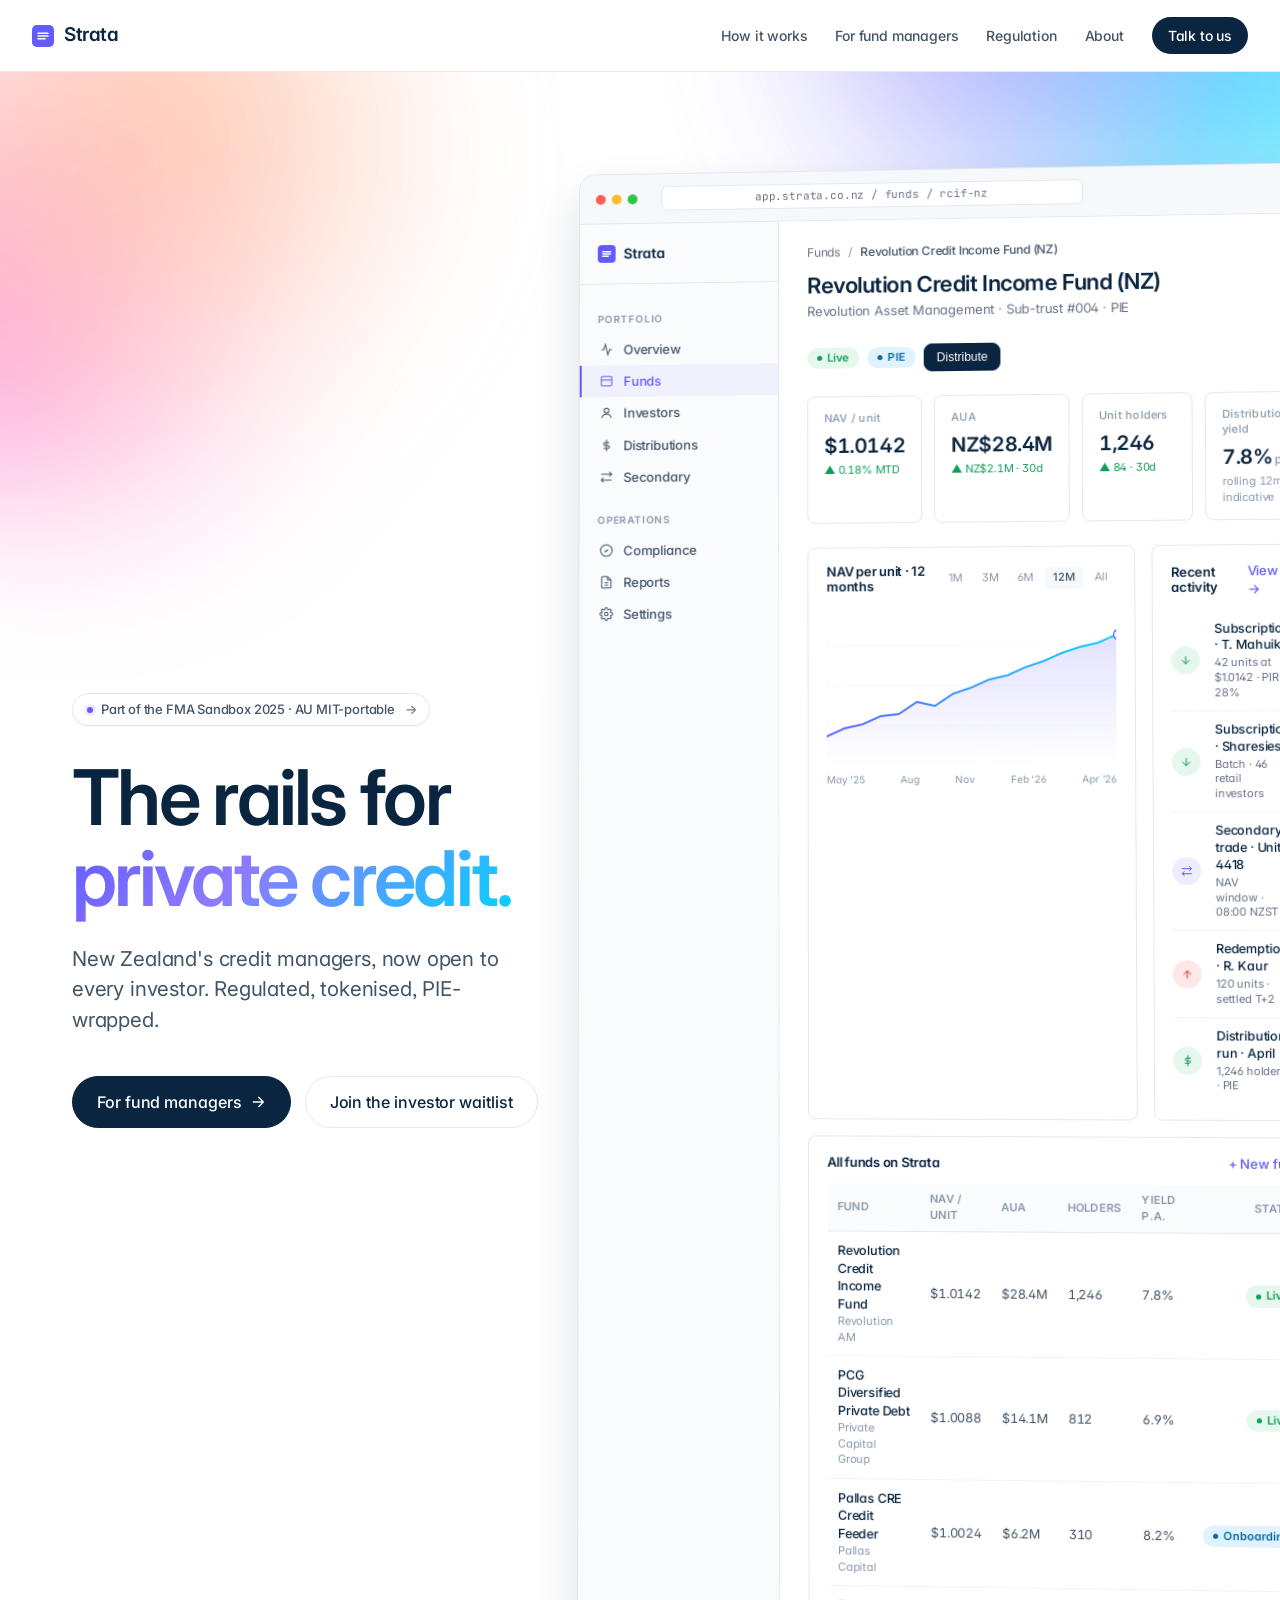
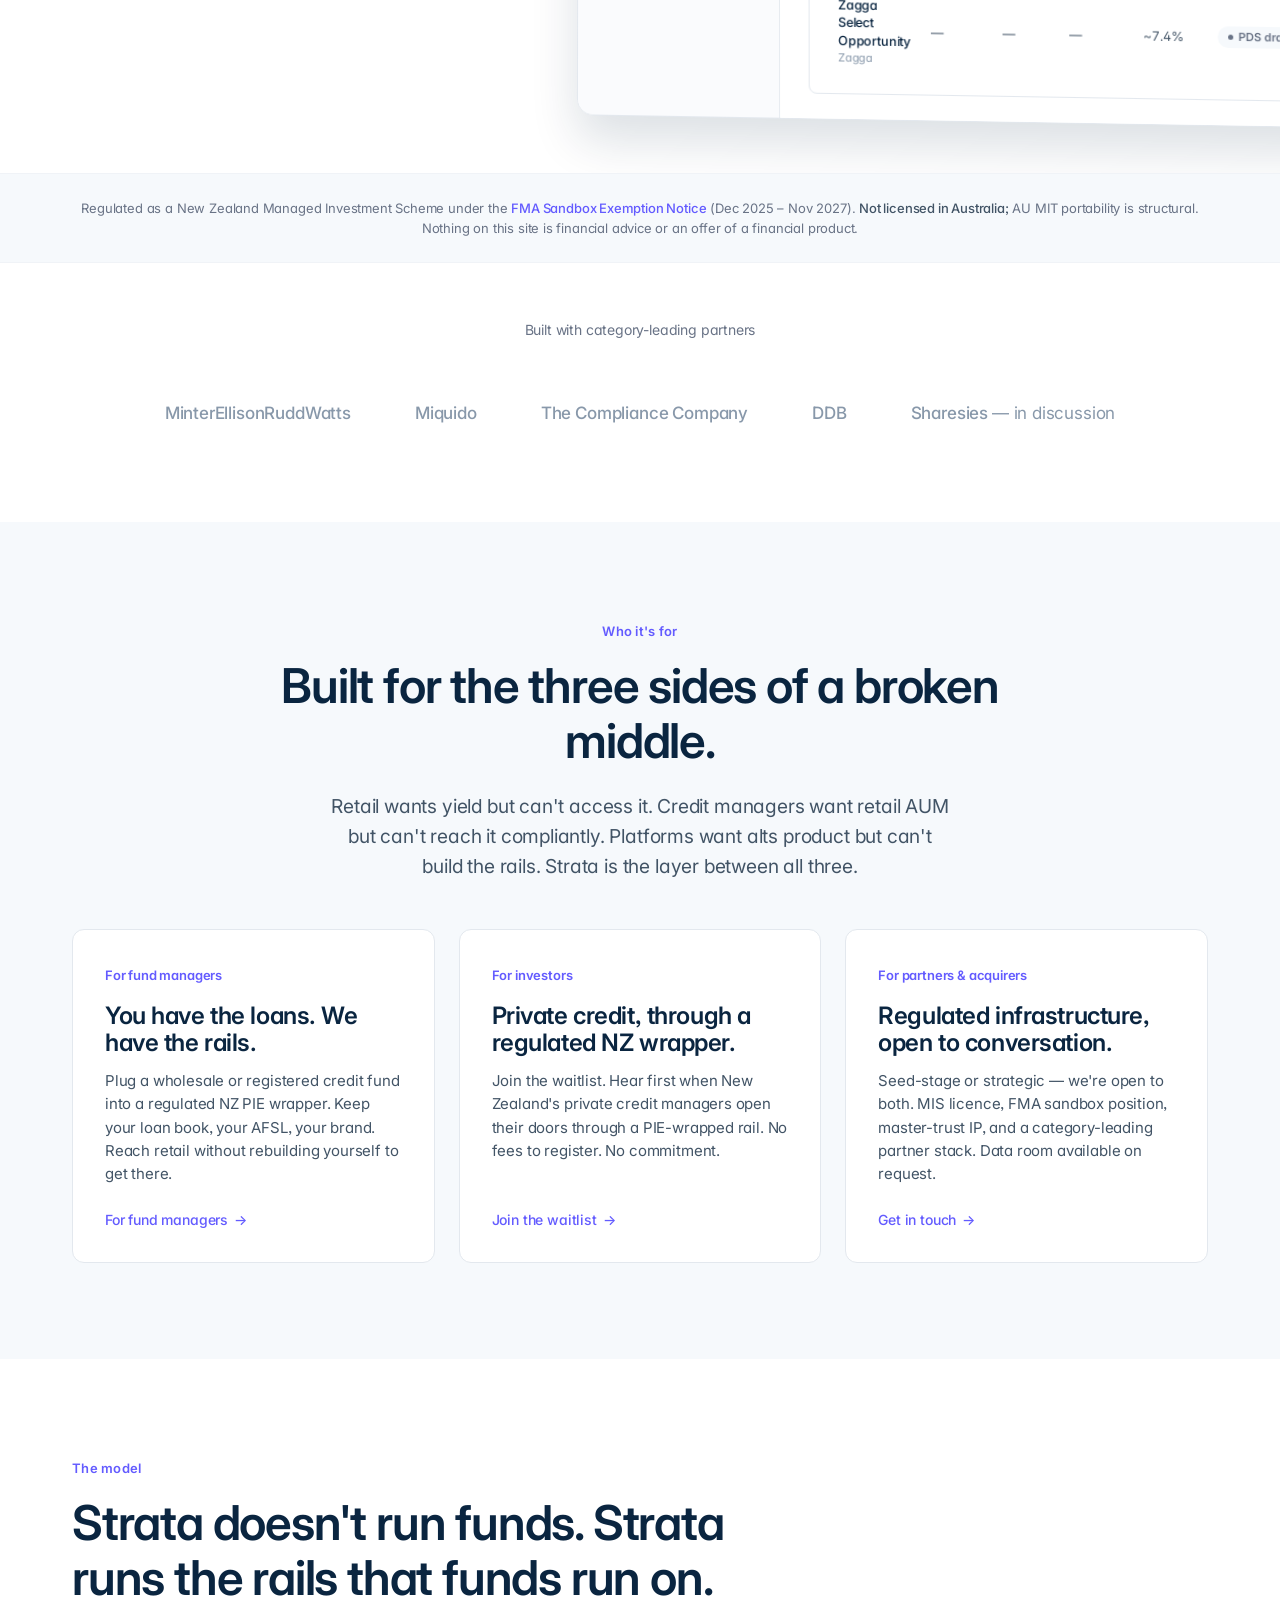
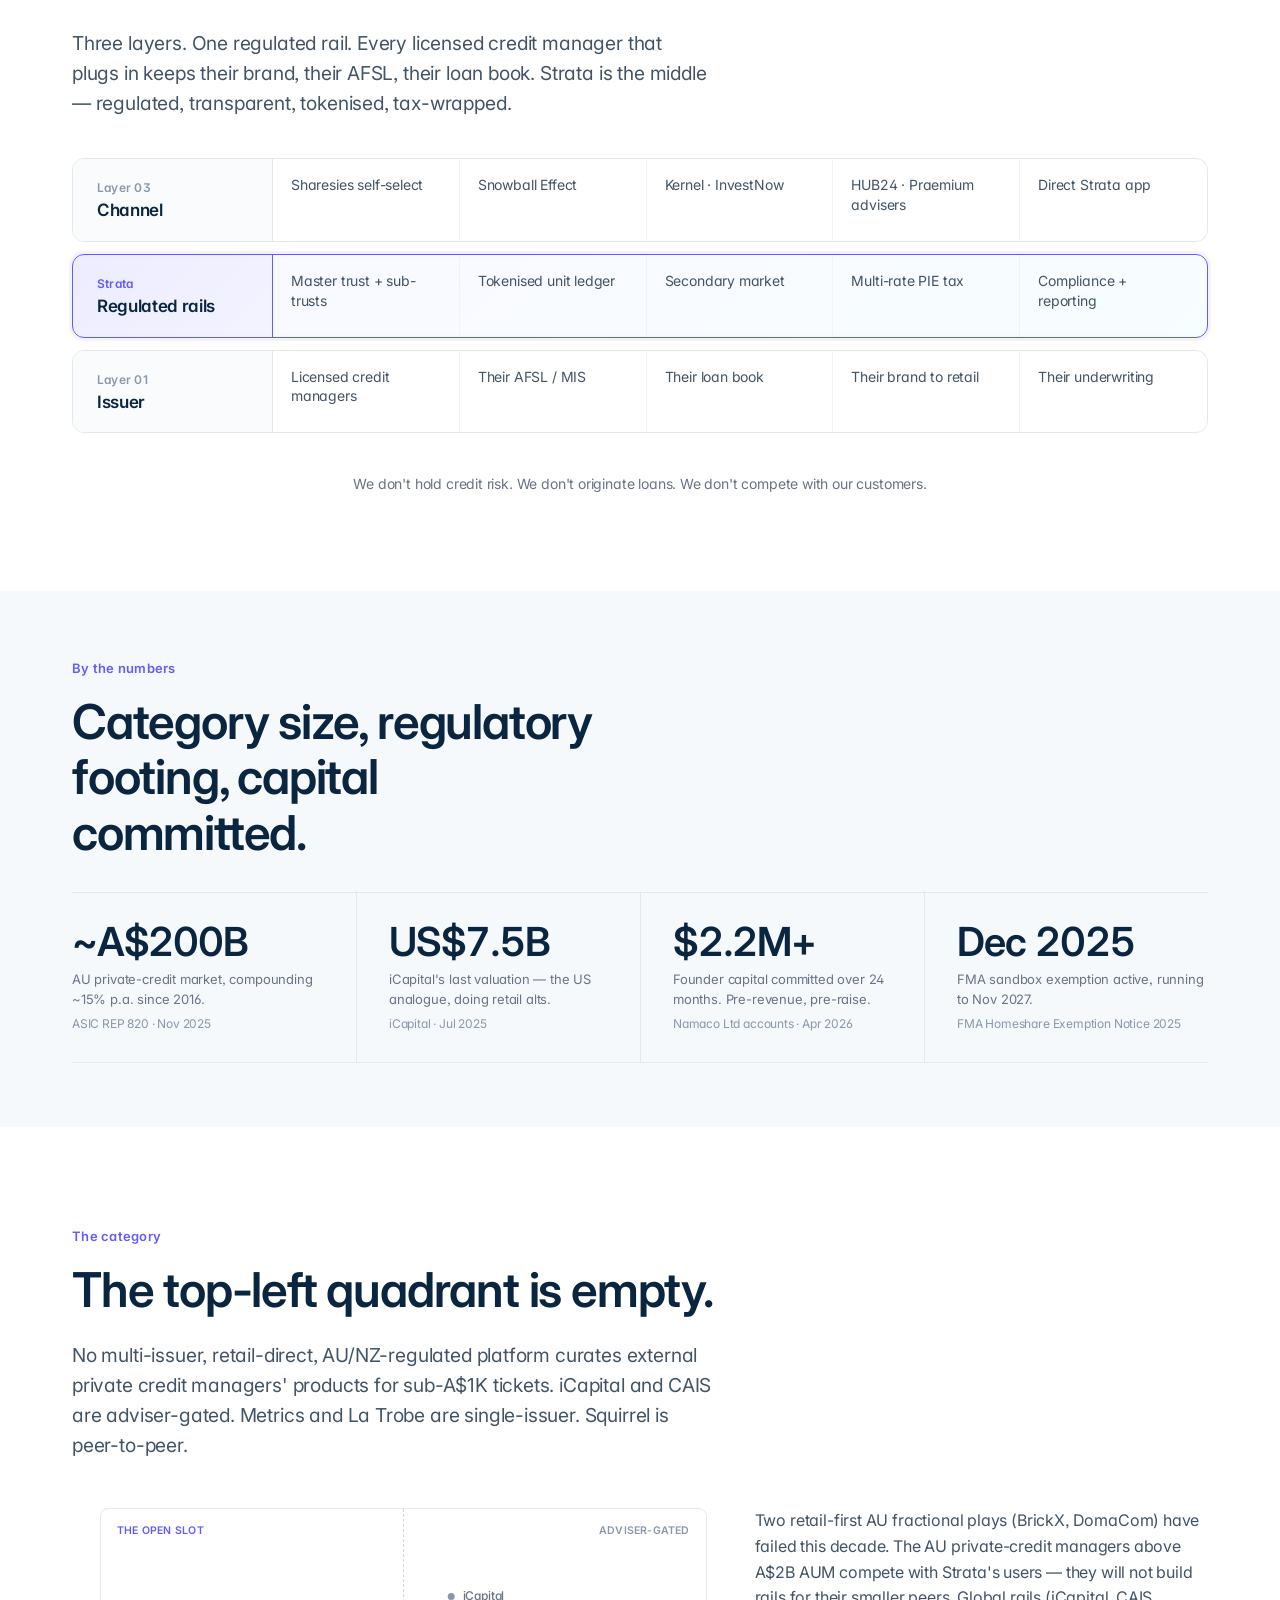
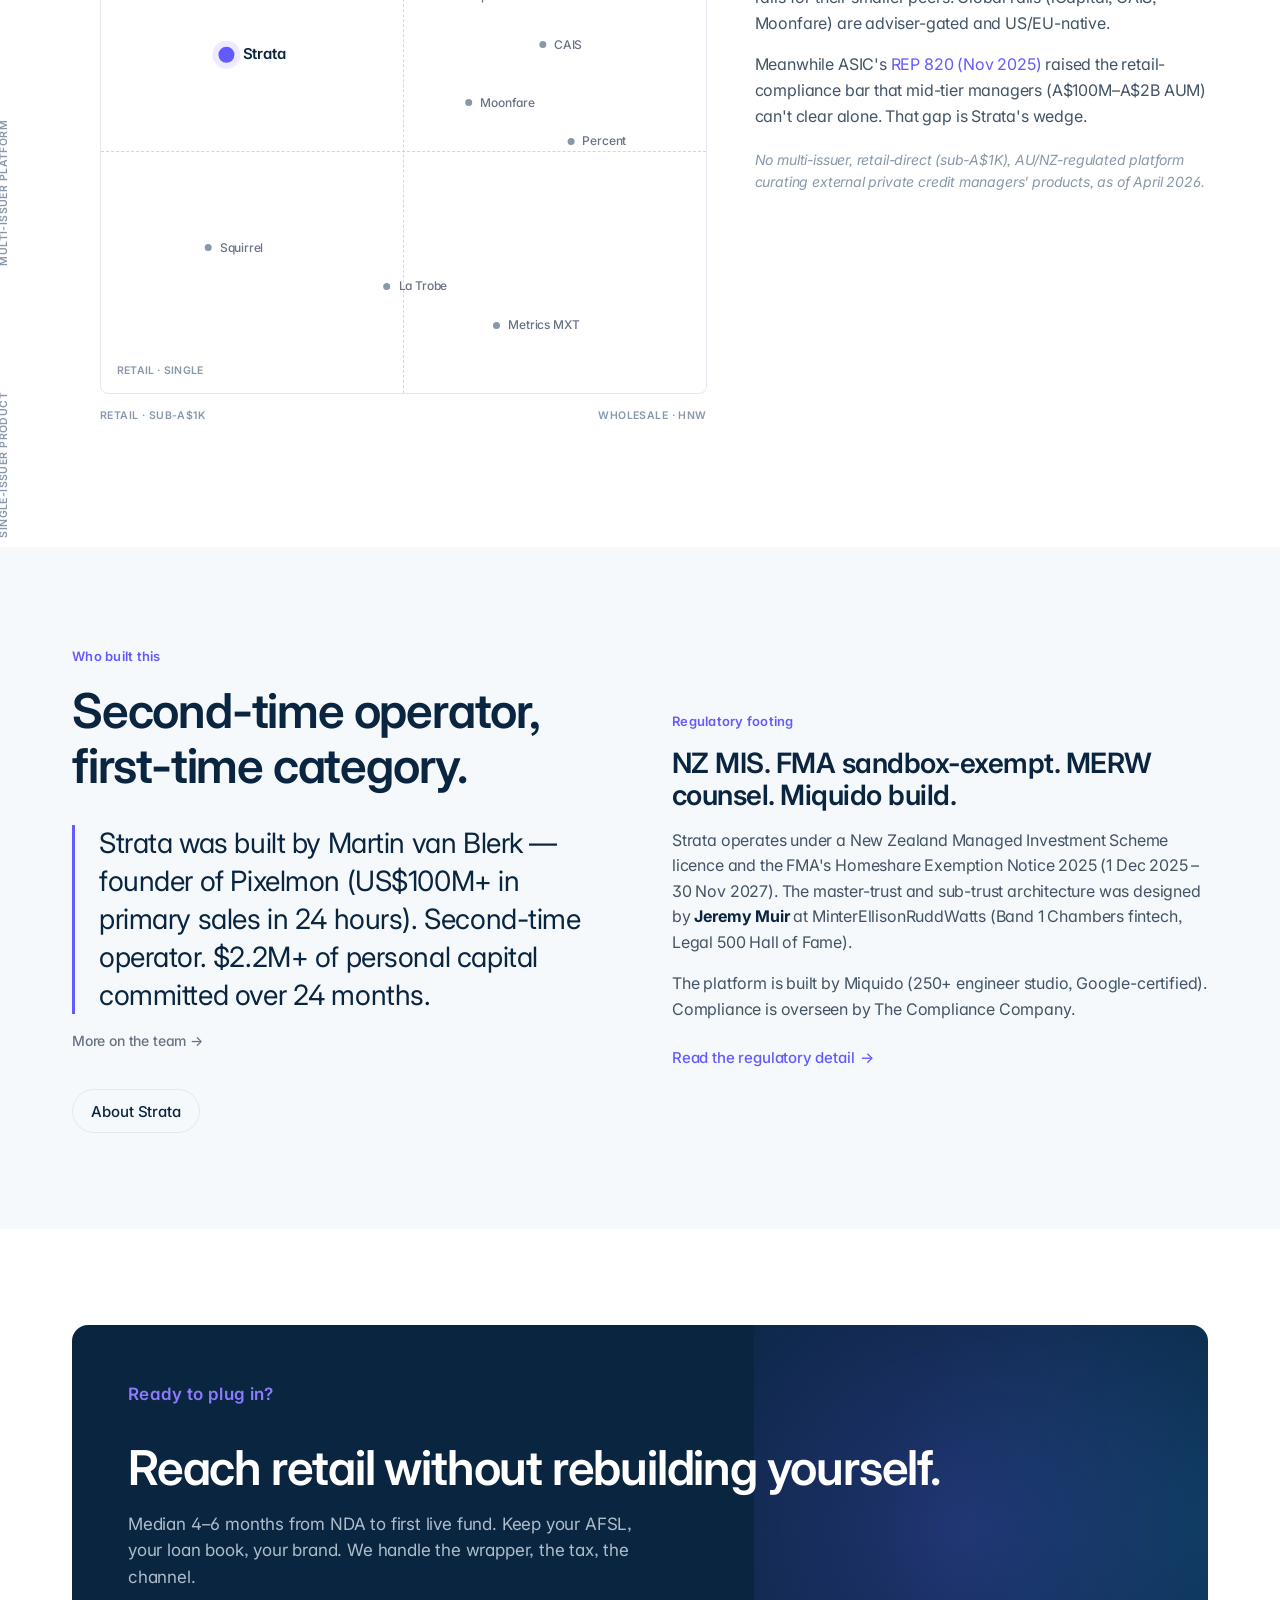
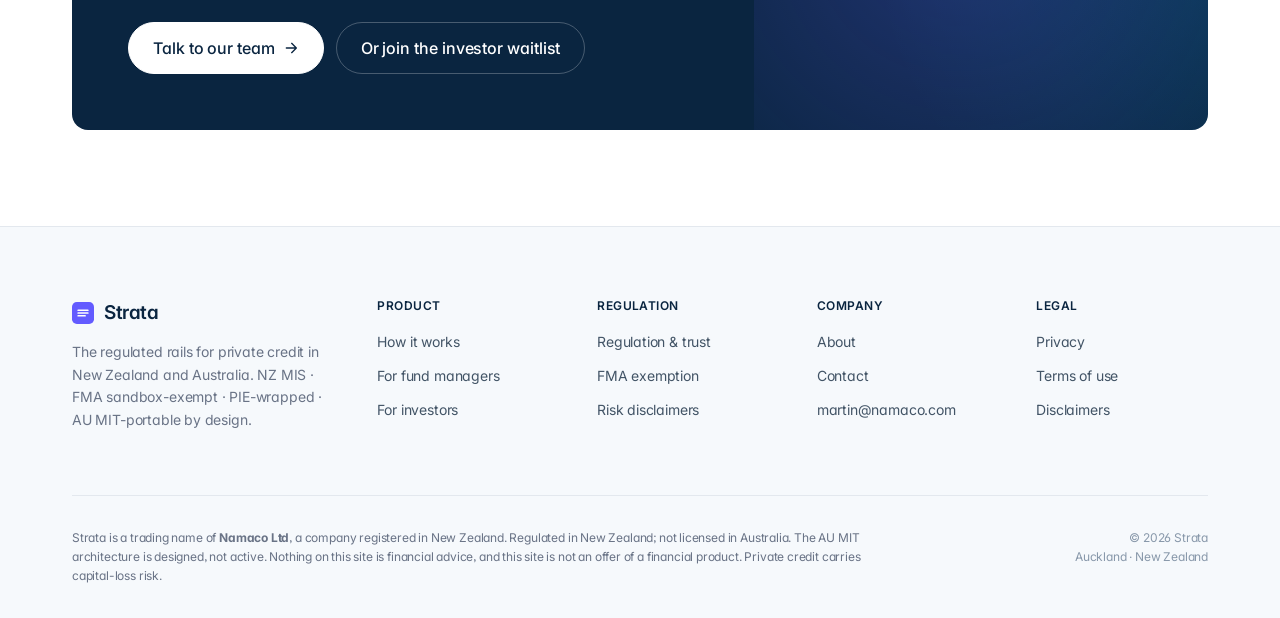
==== index.html @ 5dbb7b09 "Strata website — initial build Six-page static marketing site for Strata, the regulated rails for pr" ====
<!DOCTYPE html>
<html lang="en">
<head>
<meta charset="UTF-8" />
<meta name="viewport" content="width=device-width, initial-scale=1.0" />
<meta name="description" content="Strata — the regulated rails for private credit in New Zealand and Australia. FMA sandbox-exempt. PIE-wrapped. AU MIT-portable. Built for fund managers. Open to every investor." />
<meta name="author" content="Martin van Blerk" />
<meta name="theme-color" content="#FFFFFF" />
<meta name="robots" content="index, follow" />

<meta property="og:type" content="website" />
<meta property="og:title" content="Strata — The rails for private credit" />
<meta property="og:description" content="New Zealand's credit managers, now open to every investor. Regulated, tokenised, PIE-wrapped." />
<meta property="og:url" content="https://strata.co.nz/" />
<meta property="og:site_name" content="Strata" />
<meta property="og:image" content="https://strata.co.nz/assets/og/og.png" />
<meta property="og:image:width" content="1200" />
<meta property="og:image:height" content="627" />
<meta name="twitter:card" content="summary_large_image" />
<meta name="twitter:title" content="Strata — The rails for private credit" />
<meta name="twitter:description" content="Regulated rails for NZ/AU private credit. FMA sandbox-exempt. PIE-wrapped. AU MIT-portable." />
<meta name="twitter:image" content="https://strata.co.nz/assets/og/og.png" />

<title>Strata — The rails for private credit</title>

<link rel="icon" href="data:image/svg+xml,%3Csvg xmlns='http://www.w3.org/2000/svg' viewBox='0 0 32 32'%3E%3Crect width='32' height='32' rx='7' fill='%23635BFF'/%3E%3Cpath d='M9 12h14M9 16h14M9 20h10' stroke='white' stroke-width='2.5' stroke-linecap='round'/%3E%3C/svg%3E" />

<script defer data-domain="strata.co.nz" src="https://plausible.io/js/script.js"></script>

<link rel="preconnect" href="https://fonts.googleapis.com">
<link rel="preconnect" href="https://fonts.gstatic.com" crossorigin>
<link href="https://fonts.googleapis.com/css2?family=Inter:wght@400;500;600;700&family=JetBrains+Mono:wght@400;500&display=swap" rel="stylesheet">

<link rel="stylesheet" href="/assets/css/strata.css">

<script type="application/ld+json">
{
  "@context": "https://schema.org",
  "@type": "FinancialService",
  "name": "Strata",
  "description": "Regulated private-credit infrastructure for New Zealand and Australia. FMA sandbox-exempt, PIE-wrapped, AU MIT-portable.",
  "url": "https://strata.co.nz/",
  "logo": "https://strata.co.nz/assets/og/og.png",
  "email": "martin@namaco.com",
  "address": { "@type": "PostalAddress", "addressLocality": "Auckland", "addressCountry": "NZ" },
  "founder": { "@type": "Person", "name": "Martin van Blerk" },
  "areaServed": ["New Zealand", "Australia"],
  "sameAs": [
    "https://www.fma.govt.nz/business/legislation/secondary-legislation/exemptions/financial-markets-conduct-homeshare-exemption-notice-2025/"
  ]
}
</script>
</head>

<body>

<a class="skip-link" href="#main">Skip to content</a>

<nav class="topnav" aria-label="Primary">
  <a class="brand" href="/" data-path="/">
    <svg class="logo-mark" viewBox="0 0 32 32" aria-hidden="true">
      <rect width="32" height="32" rx="7" fill="#635BFF"/>
      <path d="M9 12h14M9 16h14M9 20h10" stroke="white" stroke-width="2.5" stroke-linecap="round"/>
    </svg>
    Strata
  </a>
  <div class="right">
    <a href="/how-it-works.html" data-path="/how-it-works.html" class="nav-hide-mobile">How it works</a>
    <a href="/fund-managers.html" data-path="/fund-managers.html" class="nav-hide-mobile">For fund managers</a>
    <a href="/regulation.html" data-path="/regulation.html" class="nav-hide-mobile">Regulation</a>
    <a href="/about.html" data-path="/about.html" class="nav-hide-mobile">About</a>
    <a class="cta" href="/about.html#contact">Talk to us</a>
  </div>
</nav>

<main id="main">

<!-- ========== HERO ========== -->
<section class="hero">
  <div class="hero-mesh" aria-hidden="true"></div>
  <div class="wrap">
    <div class="hero-split">
      <div class="hero-copy">
        <a class="hero-badge" href="/regulation.html">
          <span class="dot" aria-hidden="true"></span>
          Part of the FMA Sandbox 2025 · AU MIT-portable
          <span class="arrow" aria-hidden="true">→</span>
        </a>
        <h1>The rails for <span class="accent">private credit.</span></h1>
        <p class="hero-sub">New Zealand's credit managers, now open to every investor. Regulated, tokenised, PIE-wrapped.</p>
        <div class="hero-ctas">
          <a class="btn btn-primary btn-lg" href="/fund-managers.html">
            For fund managers
            <svg viewBox="0 0 24 24" aria-hidden="true"><path d="M5 12h14M13 5l7 7-7 7" stroke-linecap="round" stroke-linejoin="round"/></svg>
          </a>
          <a class="btn btn-ghost btn-lg" href="/investors.html">Join the investor waitlist</a>
        </div>
      </div>

      <!-- ========== DASHBOARD MOCKUP ========== -->
      <div class="hero-art">
        <div class="dashboard" role="img" aria-label="Illustrative Strata admin dashboard showing a private-credit fund overview">
          <div class="dash-chrome">
            <div class="dash-dots"><span></span><span></span><span></span></div>
            <div class="dash-url">app.strata.co.nz / funds / rcif-nz</div>
          </div>
          <div class="dash-body">
            <!-- Left nav -->
            <aside class="dash-nav" aria-hidden="true">
              <div class="dash-nav-brand">
                <svg class="logo-mark" viewBox="0 0 32 32">
                  <rect width="32" height="32" rx="7" fill="#635BFF"/>
                  <path d="M9 12h14M9 16h14M9 20h10" stroke="white" stroke-width="2.5" stroke-linecap="round"/>
                </svg>
                Strata
              </div>
              <div class="dash-nav-group">
                <div class="dash-nav-label">Portfolio</div>
                <div class="dash-nav-item">
                  <svg viewBox="0 0 24 24"><path d="M3 12h4l3-9 4 18 3-9h4"/></svg>
                  Overview
                </div>
                <div class="dash-nav-item active">
                  <svg viewBox="0 0 24 24"><rect x="3" y="4" width="18" height="16" rx="2"/><path d="M3 10h18"/></svg>
                  Funds
                </div>
                <div class="dash-nav-item">
                  <svg viewBox="0 0 24 24"><circle cx="12" cy="8" r="4"/><path d="M4 21c0-4 4-7 8-7s8 3 8 7"/></svg>
                  Investors
                </div>
                <div class="dash-nav-item">
                  <svg viewBox="0 0 24 24"><path d="M12 2v20M17 7H9.5a2.5 2.5 0 0 0 0 5h5a2.5 2.5 0 0 1 0 5H7"/></svg>
                  Distributions
                </div>
                <div class="dash-nav-item">
                  <svg viewBox="0 0 24 24"><path d="M17 3L21 7l-4 4M3 7h18M7 21l-4-4 4-4M3 17h18"/></svg>
                  Secondary
                </div>
              </div>
              <div class="dash-nav-group">
                <div class="dash-nav-label">Operations</div>
                <div class="dash-nav-item">
                  <svg viewBox="0 0 24 24"><path d="M9 12l2 2 4-4M12 2a10 10 0 1 0 0 20 10 10 0 0 0 0-20z"/></svg>
                  Compliance
                </div>
                <div class="dash-nav-item">
                  <svg viewBox="0 0 24 24"><path d="M14 2H6a2 2 0 0 0-2 2v16a2 2 0 0 0 2 2h12a2 2 0 0 0 2-2V8z"/><path d="M14 2v6h6M9 13h6M9 17h6"/></svg>
                  Reports
                </div>
                <div class="dash-nav-item">
                  <svg viewBox="0 0 24 24"><circle cx="12" cy="12" r="3"/><path d="M19.4 15a1.65 1.65 0 0 0 .33 1.82l.06.06a2 2 0 1 1-2.83 2.83l-.06-.06a1.65 1.65 0 0 0-1.82-.33 1.65 1.65 0 0 0-1 1.51V21a2 2 0 1 1-4 0v-.09A1.65 1.65 0 0 0 9 19.4a1.65 1.65 0 0 0-1.82.33l-.06.06a2 2 0 1 1-2.83-2.83l.06-.06a1.65 1.65 0 0 0 .33-1.82 1.65 1.65 0 0 0-1.51-1H3a2 2 0 1 1 0-4h.09A1.65 1.65 0 0 0 4.6 9a1.65 1.65 0 0 0-.33-1.82l-.06-.06a2 2 0 1 1 2.83-2.83l.06.06a1.65 1.65 0 0 0 1.82.33H9a1.65 1.65 0 0 0 1-1.51V3a2 2 0 1 1 4 0v.09a1.65 1.65 0 0 0 1 1.51 1.65 1.65 0 0 0 1.82-.33l.06-.06a2 2 0 1 1 2.83 2.83l-.06.06a1.65 1.65 0 0 0-.33 1.82V9a1.65 1.65 0 0 0 1.51 1H21a2 2 0 1 1 0 4h-.09a1.65 1.65 0 0 0-1.51 1z"/></svg>
                  Settings
                </div>
              </div>
            </aside>

            <!-- Main panel -->
            <section class="dash-main">
              <nav class="dash-breadcrumb">
                <span class="crumb">Funds</span>
                <span class="sep">/</span>
                <span class="current">Revolution Credit Income Fund (NZ)</span>
              </nav>
              <header class="dash-header">
                <div>
                  <h2>Revolution Credit Income Fund (NZ)</h2>
                  <div class="dash-sub">Revolution Asset Management · Sub-trust #004 · PIE</div>
                </div>
                <div class="dash-header-actions">
                  <span class="dash-chip">Live</span>
                  <span class="dash-chip info">PIE</span>
                  <button class="dash-btn dash-btn-primary" type="button">Distribute</button>
                </div>
              </header>

              <!-- KPI row -->
              <div class="dash-kpis">
                <div class="dash-kpi">
                  <div class="kpi-label">NAV / unit</div>
                  <div class="kpi-val">$1.0142</div>
                  <div class="kpi-delta up">▲ 0.18% MTD</div>
                </div>
                <div class="dash-kpi">
                  <div class="kpi-label">AUA</div>
                  <div class="kpi-val">NZ$28.4M</div>
                  <div class="kpi-delta up">▲ NZ$2.1M · 30d</div>
                </div>
                <div class="dash-kpi">
                  <div class="kpi-label">Unit holders</div>
                  <div class="kpi-val">1,246</div>
                  <div class="kpi-delta up">▲ 84 · 30d</div>
                </div>
                <div class="dash-kpi">
                  <div class="kpi-label">Distribution yield</div>
                  <div class="kpi-val">7.8%<span style="font-size: 12px; color: var(--ink-4); font-weight: 500;"> p.a.</span></div>
                  <div class="kpi-delta flat">rolling 12m · indicative</div>
                </div>
              </div>

              <!-- Content grid -->
              <div class="dash-grid">

                <!-- NAV chart -->
                <div class="dash-panel">
                  <header class="dash-panel-head">
                    <h3>NAV per unit · 12 months</h3>
                    <div class="dash-tabs">
                      <span class="tab">1M</span>
                      <span class="tab">3M</span>
                      <span class="tab">6M</span>
                      <span class="tab active">12M</span>
                      <span class="tab">All</span>
                    </div>
                  </header>
                  <div class="dash-chart">
                    <svg viewBox="0 0 480 160" preserveAspectRatio="none" width="100%" height="100%" aria-hidden="true">
                      <defs>
                        <linearGradient id="area" x1="0" y1="0" x2="0" y2="1">
                          <stop offset="0%" stop-color="#635BFF" stop-opacity="0.18"/>
                          <stop offset="100%" stop-color="#635BFF" stop-opacity="0"/>
                        </linearGradient>
                        <linearGradient id="line" x1="0" y1="0" x2="1" y2="0">
                          <stop offset="0%" stop-color="#635BFF"/>
                          <stop offset="100%" stop-color="#00D4FF"/>
                        </linearGradient>
                      </defs>
                      <!-- grid lines -->
                      <line x1="0"   y1="40"  x2="480" y2="40"  stroke="#E3E8EE" stroke-dasharray="2 3"/>
                      <line x1="0"   y1="80"  x2="480" y2="80"  stroke="#E3E8EE" stroke-dasharray="2 3"/>
                      <line x1="0"   y1="120" x2="480" y2="120" stroke="#E3E8EE" stroke-dasharray="2 3"/>
                      <!-- area -->
                      <path d="M0,130 L30,122 L60,118 L90,110 L120,108 L150,96 L180,100 L210,88 L240,82 L270,74 L300,70 L330,62 L360,56 L390,48 L420,42 L450,38 L480,30 L480,160 L0,160 Z" fill="url(#area)"/>
                      <!-- line -->
                      <path d="M0,130 L30,122 L60,118 L90,110 L120,108 L150,96 L180,100 L210,88 L240,82 L270,74 L300,70 L330,62 L360,56 L390,48 L420,42 L450,38 L480,30" stroke="url(#line)" stroke-width="2" fill="none" stroke-linecap="round" stroke-linejoin="round"/>
                      <!-- end dot -->
                      <circle cx="480" cy="30" r="4" fill="#FFFFFF" stroke="#635BFF" stroke-width="2"/>
                    </svg>
                    <!-- axis labels -->
                    <div style="display: flex; justify-content: space-between; font-size: 10px; color: var(--ink-4); margin-top: 6px; font-variant-numeric: tabular-nums;">
                      <span>May '25</span>
                      <span>Aug</span>
                      <span>Nov</span>
                      <span>Feb '26</span>
                      <span>Apr '26</span>
                    </div>
                  </div>
                </div>

                <!-- Activity -->
                <div class="dash-panel">
                  <header class="dash-panel-head">
                    <h3>Recent activity</h3>
                    <span class="tab" style="color: var(--primary); font-weight: 500; cursor: default;">View all →</span>
                  </header>
                  <div class="dash-list">
                    <div class="dash-list-item pos">
                      <div class="icon"><svg viewBox="0 0 24 24"><path d="M12 5v14M5 12l7 7 7-7" stroke-linecap="round" stroke-linejoin="round"/></svg></div>
                      <div class="label">Subscription · T. Mahuika<small>42 units at $1.0142 · PIR 28%</small></div>
                      <div class="amt">+$425.96<small>09:41</small></div>
                    </div>
                    <div class="dash-list-item pos">
                      <div class="icon"><svg viewBox="0 0 24 24"><path d="M12 5v14M5 12l7 7 7-7" stroke-linecap="round" stroke-linejoin="round"/></svg></div>
                      <div class="label">Subscription · Sharesies<small>Batch · 46 retail investors</small></div>
                      <div class="amt">+$12,482.00<small>08:30</small></div>
                    </div>
                    <div class="dash-list-item">
                      <div class="icon"><svg viewBox="0 0 24 24"><path d="M17 3L21 7l-4 4M3 7h18M7 21l-4-4 4-4M3 17h18" stroke-linecap="round" stroke-linejoin="round"/></svg></div>
                      <div class="label">Secondary trade · Unit 4418<small>NAV window · 08:00 NZST</small></div>
                      <div class="amt">$2,028.40<small>Yesterday</small></div>
                    </div>
                    <div class="dash-list-item neg">
                      <div class="icon"><svg viewBox="0 0 24 24"><path d="M12 19V5M5 12l7-7 7 7" stroke-linecap="round" stroke-linejoin="round"/></svg></div>
                      <div class="label">Redemption · R. Kaur<small>120 units · settled T+2</small></div>
                      <div class="amt">−$1,217.04<small>Yesterday</small></div>
                    </div>
                    <div class="dash-list-item pos">
                      <div class="icon"><svg viewBox="0 0 24 24"><path d="M12 2v20M17 7H9.5a2.5 2.5 0 0 0 0 5h5a2.5 2.5 0 0 1 0 5H7" stroke-linecap="round" stroke-linejoin="round"/></svg></div>
                      <div class="label">Distribution run · April<small>1,246 holders · PIE</small></div>
                      <div class="amt">$184,512<small>30 Apr</small></div>
                    </div>
                  </div>
                </div>

              </div><!-- /dash-grid -->

              <!-- Fund list table -->
              <div class="dash-panel" style="margin-top: 16px;">
                <header class="dash-panel-head">
                  <h3>All funds on Strata</h3>
                  <span class="tab" style="color: var(--primary); font-weight: 500; cursor: default;">+ New fund</span>
                </header>
                <table class="dash-table" aria-label="Funds on Strata">
                  <thead>
                    <tr>
                      <th>Fund</th>
                      <th>NAV / unit</th>
                      <th>AUA</th>
                      <th>Holders</th>
                      <th>Yield p.a.</th>
                      <th>Status</th>
                    </tr>
                  </thead>
                  <tbody>
                    <tr>
                      <td>
                        <span class="fund-name">Revolution Credit Income Fund</span>
                        <span class="fund-mgr">Revolution AM</span>
                      </td>
                      <td>$1.0142</td>
                      <td>$28.4M</td>
                      <td>1,246</td>
                      <td>7.8%</td>
                      <td><span class="dash-chip">Live</span></td>
                    </tr>
                    <tr>
                      <td>
                        <span class="fund-name">PCG Diversified Private Debt</span>
                        <span class="fund-mgr">Private Capital Group</span>
                      </td>
                      <td>$1.0088</td>
                      <td>$14.1M</td>
                      <td>812</td>
                      <td>6.9%</td>
                      <td><span class="dash-chip">Live</span></td>
                    </tr>
                    <tr>
                      <td>
                        <span class="fund-name">Pallas CRE Credit Feeder</span>
                        <span class="fund-mgr">Pallas Capital</span>
                      </td>
                      <td>$1.0024</td>
                      <td>$6.2M</td>
                      <td>310</td>
                      <td>8.2%</td>
                      <td><span class="dash-chip info">Onboarding</span></td>
                    </tr>
                    <tr>
                      <td>
                        <span class="fund-name">Zagga Select Opportunity</span>
                        <span class="fund-mgr">Zagga</span>
                      </td>
                      <td>—</td>
                      <td>—</td>
                      <td>—</td>
                      <td>~7.4%</td>
                      <td><span class="dash-chip neutral">PDS draft</span></td>
                    </tr>
                  </tbody>
                </table>
              </div>

            </section>
          </div>
        </div><!-- /dashboard -->
      </div>
    </div>
  </div>
</section>

<!-- ========== COMPLIANCE STRIP ========== -->
<div class="compliance-strip">
  <div class="wrap">
    Regulated as a New Zealand Managed Investment Scheme under the <a href="https://www.fma.govt.nz/business/legislation/secondary-legislation/exemptions/financial-markets-conduct-homeshare-exemption-notice-2025/" target="_blank" rel="noopener">FMA Sandbox Exemption Notice</a> (Dec 2025 – Nov 2027).
    <strong>Not licensed in Australia;</strong> AU MIT portability is structural.
    Nothing on this site is financial advice or an offer of a financial product.
  </div>
</div>

<!-- ========== PARTNER LOGOS ========== -->
<section class="section tight" style="padding-top: 56px; padding-bottom: 56px;">
  <div class="wrap">
    <p class="small" style="text-align: center; margin: 0 0 20px; color: var(--ink-3);">Built with category-leading partners</p>
    <div class="partner-row">
      <span class="partner">MinterEllisonRuddWatts</span>
      <span class="partner">Miquido</span>
      <span class="partner">The Compliance Company</span>
      <span class="partner">DDB</span>
      <span class="partner">Sharesies <em>— in discussion</em></span>
    </div>
  </div>
</section>

<!-- ========== THREE-DOOR ROLE SELECTOR ========== -->
<section class="section surface">
  <div class="wrap">
    <div style="text-align: center; max-width: 720px; margin: 0 auto 8px;">
      <p class="section-eyebrow">Who it's for</p>
      <h2>Built for the three sides of a broken middle.</h2>
      <p class="lede" style="margin: 24px auto 0; max-width: 620px;">Retail wants yield but can't access it. Credit managers want retail AUM but can't reach it compliantly. Platforms want alts product but can't build the rails. Strata is the layer between all three.</p>
    </div>

    <div class="roles-grid">
      <a class="role-card" href="/fund-managers.html">
        <span class="role-label">For fund managers</span>
        <h3>You have the loans. We have the rails.</h3>
        <p>Plug a wholesale or registered credit fund into a regulated NZ PIE wrapper. Keep your loan book, your AFSL, your brand. Reach retail without rebuilding yourself to get there.</p>
        <span class="role-cta">For fund managers <span class="arrow">→</span></span>
      </a>
      <a class="role-card" href="/investors.html">
        <span class="role-label">For investors</span>
        <h3>Private credit, through a regulated NZ wrapper.</h3>
        <p>Join the waitlist. Hear first when New Zealand's private credit managers open their doors through a PIE-wrapped rail. No fees to register. No commitment.</p>
        <span class="role-cta">Join the waitlist <span class="arrow">→</span></span>
      </a>
      <a class="role-card" href="/about.html#contact">
        <span class="role-label">For partners &amp; acquirers</span>
        <h3>Regulated infrastructure, open to conversation.</h3>
        <p>Seed-stage or strategic — we're open to both. MIS licence, FMA sandbox position, master-trust IP, and a category-leading partner stack. Data room available on request.</p>
        <span class="role-cta">Get in touch <span class="arrow">→</span></span>
      </a>
    </div>
  </div>
</section>

<!-- ========== THE MODEL ========== -->
<section class="section">
  <div class="wrap">
    <div style="max-width: 720px; margin-bottom: 40px;">
      <p class="section-eyebrow">The model</p>
      <h2>Strata doesn't run funds. Strata runs the rails that funds run on.</h2>
      <p class="lede" style="margin-top: 24px;">Three layers. One regulated rail. Every licensed credit manager that plugs in keeps their brand, their AFSL, their loan book. Strata is the middle — regulated, transparent, tokenised, tax-wrapped.</p>
    </div>

    <div class="stack">
      <div class="stack-row">
        <div class="stack-side">
          <div class="stack-tag">Layer 03</div>
          <h5>Channel</h5>
        </div>
        <div class="stack-items">
          <div class="stack-cell">Sharesies self-select</div>
          <div class="stack-cell">Snowball Effect</div>
          <div class="stack-cell">Kernel · InvestNow</div>
          <div class="stack-cell">HUB24 · Praemium advisers</div>
          <div class="stack-cell">Direct Strata app</div>
        </div>
      </div>
      <div class="stack-row strata">
        <div class="stack-side">
          <div class="stack-tag">Strata</div>
          <h5>Regulated rails</h5>
        </div>
        <div class="stack-items">
          <div class="stack-cell">Master trust + sub-trusts</div>
          <div class="stack-cell">Tokenised unit ledger</div>
          <div class="stack-cell">Secondary market</div>
          <div class="stack-cell">Multi-rate PIE tax</div>
          <div class="stack-cell">Compliance + reporting</div>
        </div>
      </div>
      <div class="stack-row">
        <div class="stack-side">
          <div class="stack-tag">Layer 01</div>
          <h5>Issuer</h5>
        </div>
        <div class="stack-items">
          <div class="stack-cell">Licensed credit managers</div>
          <div class="stack-cell">Their AFSL / MIS</div>
          <div class="stack-cell">Their loan book</div>
          <div class="stack-cell">Their brand to retail</div>
          <div class="stack-cell">Their underwriting</div>
        </div>
      </div>
    </div>

    <p class="small" style="text-align: center; margin-top: 40px; color: var(--ink-3);">We don't hold credit risk. We don't originate loans. We don't compete with our customers.</p>
  </div>
</section>

<!-- ========== STATS ========== -->
<section class="section surface tight">
  <div class="wrap">
    <div style="max-width: 520px; margin-bottom: 32px;">
      <p class="section-eyebrow">By the numbers</p>
      <h2>Category size, regulatory footing, capital committed.</h2>
    </div>
    <div class="stat-row">
      <div class="stat">
        <div class="stat-k">~A$200B</div>
        <p class="stat-l">AU private-credit market, compounding ~15% p.a. since 2016.
          <cite>ASIC REP 820 · Nov 2025</cite>
        </p>
      </div>
      <div class="stat">
        <div class="stat-k">US$7.5B</div>
        <p class="stat-l">iCapital's last valuation — the US analogue, doing retail alts.
          <cite>iCapital · Jul 2025</cite>
        </p>
      </div>
      <div class="stat">
        <div class="stat-k">$2.2M+</div>
        <p class="stat-l">Founder capital committed over 24 months. Pre-revenue, pre-raise.
          <cite>Namaco Ltd accounts · Apr 2026</cite>
        </p>
      </div>
      <div class="stat">
        <div class="stat-k">Dec 2025</div>
        <p class="stat-l">FMA sandbox exemption active, running to Nov 2027.
          <cite>FMA Homeshare Exemption Notice 2025</cite>
        </p>
      </div>
    </div>
  </div>
</section>

<!-- ========== WHERE STRATA SITS ========== -->
<section class="section">
  <div class="wrap">
    <div style="max-width: 720px; margin-bottom: 48px;">
      <p class="section-eyebrow">The category</p>
      <h2>The top-left quadrant is empty.</h2>
      <p class="lede" style="margin-top: 24px;">No multi-issuer, retail-direct, AU/NZ-regulated platform curates external private credit managers' products for sub-A$1K tickets. iCapital and CAIS are adviser-gated. Metrics and La Trobe are single-issuer. Squirrel is peer-to-peer.</p>
    </div>

    <div style="display: grid; grid-template-columns: 1.4fr 1fr; gap: 48px; align-items: start;">
      <div class="quadrant-wrap">
        <span class="axis-label axis-y top">Multi-issuer platform</span>
        <span class="axis-label axis-y bot">Single-issuer product</span>
        <div class="quadrant">
          <div class="div-h" aria-hidden="true"></div>
          <div class="div-v" aria-hidden="true"></div>

          <span class="quad-label tl">The open slot</span>
          <span class="quad-label tr">Adviser-gated</span>
          <span class="quad-label bl">Retail · single</span>

          <span class="qdot strata" style="top: 30%; left: 25%;"><span class="dot"></span><span class="lbl">Strata</span></span>
          <span class="qdot" style="top: 18%; left: 62%;"><span class="dot"></span><span class="lbl">iCapital</span></span>
          <span class="qdot" style="top: 28%; left: 76%;"><span class="dot"></span><span class="lbl">CAIS</span></span>
          <span class="qdot" style="top: 40%; left: 66%;"><span class="dot"></span><span class="lbl">Moonfare</span></span>
          <span class="qdot" style="top: 48%; left: 82%;"><span class="dot"></span><span class="lbl">Percent</span></span>
          <span class="qdot" style="top: 70%; left: 22%;"><span class="dot"></span><span class="lbl">Squirrel</span></span>
          <span class="qdot" style="top: 78%; left: 52%;"><span class="dot"></span><span class="lbl">La Trobe</span></span>
          <span class="qdot" style="top: 86%; left: 72%;"><span class="dot"></span><span class="lbl">Metrics MXT</span></span>
        </div>
        <div style="display: flex; justify-content: space-between; margin-top: 14px; font-size: 10.5px; font-weight: 600; letter-spacing: 0.04em; text-transform: uppercase; color: var(--ink-4);">
          <span>Retail · sub-A$1K</span>
          <span>Wholesale · HNW</span>
        </div>
      </div>

      <div>
        <p class="body">Two retail-first AU fractional plays (BrickX, DomaCom) have failed this decade. The AU private-credit managers above A$2B AUM compete with Strata's users — they will not build rails for their smaller peers. Global rails (iCapital, CAIS, Moonfare) are adviser-gated and US/EU-native.</p>
        <p class="body">Meanwhile ASIC's <a href="https://download.asic.gov.au/media/q42bgduw/rep820-published-5-november-2025.pdf" target="_blank" rel="noopener">REP 820 (Nov 2025)</a> raised the retail-compliance bar that mid-tier managers (A$100M–A$2B AUM) can't clear alone. That gap is Strata's wedge.</p>
        <p class="small" style="margin-top: 20px; color: var(--ink-4); font-style: italic;">No multi-issuer, retail-direct (sub-A$1K), AU/NZ-regulated platform curating external private credit managers' products, as of April 2026.</p>
      </div>
    </div>
  </div>
</section>

<!-- ========== FOUNDER CREDIBILITY ========== -->
<section class="section surface">
  <div class="wrap">
    <div style="display: grid; grid-template-columns: 1fr 1fr; gap: 64px; align-items: center;">
      <div>
        <p class="section-eyebrow">Who built this</p>
        <h2>Second-time operator, first-time category.</h2>
        <blockquote class="pullquote" style="margin-top: 32px;">
          Strata was built by Martin van Blerk — founder of Pixelmon (US$100M+ in primary sales in 24 hours). Second-time operator. $2.2M+ of personal capital committed over 24 months.
        </blockquote>
        <p class="pullquote-cite" style="margin-top: 8px;">More on the team →</p>
        <a class="btn btn-ghost" href="/about.html" style="margin-top: 24px;">About Strata</a>
      </div>
      <div>
        <p class="section-eyebrow">Regulatory footing</p>
        <h3>NZ MIS. FMA sandbox-exempt. MERW counsel. Miquido build.</h3>
        <p class="body" style="margin-top: 16px; color: var(--ink-2);">Strata operates under a New Zealand Managed Investment Scheme licence and the FMA's Homeshare Exemption Notice 2025 (1 Dec 2025 – 30 Nov 2027). The master-trust and sub-trust architecture was designed by <strong style="color: var(--ink);">Jeremy Muir</strong> at MinterEllisonRuddWatts (Band 1 Chambers fintech, Legal 500 Hall of Fame).</p>
        <p class="body" style="color: var(--ink-2);">The platform is built by Miquido (250+ engineer studio, Google-certified). Compliance is overseen by The Compliance Company.</p>
        <a class="link-arrow" href="/regulation.html" style="margin-top: 8px;">Read the regulatory detail <span class="arrow">→</span></a>
      </div>
    </div>
  </div>
</section>

<!-- ========== CLOSING CTA BAND ========== -->
<section class="section">
  <div class="wrap">
    <div class="cta-band">
      <p class="section-eyebrow" style="color: #8D7BFF;">Ready to plug in?</p>
      <h2>Reach retail without rebuilding yourself.</h2>
      <p>Median 4–6 months from NDA to first live fund. Keep your AFSL, your loan book, your brand. We handle the wrapper, the tax, the channel.</p>
      <div class="cta-band-actions">
        <a class="btn btn-primary btn-lg" href="/fund-managers.html">
          Talk to our team
          <svg viewBox="0 0 24 24" aria-hidden="true"><path d="M5 12h14M13 5l7 7-7 7" stroke-linecap="round" stroke-linejoin="round"/></svg>
        </a>
        <a class="btn btn-ghost btn-lg" href="/investors.html">Or join the investor waitlist</a>
      </div>
    </div>
  </div>
</section>

</main>

<!-- ========== FOOTER ========== -->
<footer class="site-footer">
  <div class="wrap">
    <div class="footer-grid">
      <div class="footer-brand">
        <a class="brand" href="/">
          <svg class="logo-mark" viewBox="0 0 32 32" aria-hidden="true">
            <rect width="32" height="32" rx="7" fill="#635BFF"/>
            <path d="M9 12h14M9 16h14M9 20h10" stroke="white" stroke-width="2.5" stroke-linecap="round"/>
          </svg>
          Strata
        </a>
        <p>The regulated rails for private credit in New Zealand and Australia. NZ MIS · FMA sandbox-exempt · PIE-wrapped · AU MIT-portable by design.</p>
      </div>

      <div class="footer-col">
        <h5>Product</h5>
        <ul>
          <li><a href="/how-it-works.html">How it works</a></li>
          <li><a href="/fund-managers.html">For fund managers</a></li>
          <li><a href="/investors.html">For investors</a></li>
        </ul>
      </div>
      <div class="footer-col">
        <h5>Regulation</h5>
        <ul>
          <li><a href="/regulation.html">Regulation &amp; trust</a></li>
          <li><a href="https://www.fma.govt.nz/business/legislation/secondary-legislation/exemptions/financial-markets-conduct-homeshare-exemption-notice-2025/" target="_blank" rel="noopener">FMA exemption</a></li>
          <li><a href="/legal/disclaimers.html">Risk disclaimers</a></li>
        </ul>
      </div>
      <div class="footer-col">
        <h5>Company</h5>
        <ul>
          <li><a href="/about.html">About</a></li>
          <li><a href="/about.html#contact">Contact</a></li>
          <li><a href="mailto:martin@namaco.com">martin@namaco.com</a></li>
        </ul>
      </div>
      <div class="footer-col">
        <h5>Legal</h5>
        <ul>
          <li><a href="/legal/privacy.html">Privacy</a></li>
          <li><a href="/legal/terms.html">Terms of use</a></li>
          <li><a href="/legal/disclaimers.html">Disclaimers</a></li>
        </ul>
      </div>
    </div>

    <div class="footer-fine">
      <div class="fine-p">
        Strata is a trading name of <strong>Namaco Ltd</strong>, a company registered in New Zealand. Regulated in New Zealand; not licensed in Australia. The AU MIT architecture is designed, not active. Nothing on this site is financial advice, and this site is not an offer of a financial product. Private credit carries capital-loss risk.
      </div>
      <div class="copyright">© 2026 Strata<br>Auckland · New Zealand</div>
    </div>
  </div>
</footer>

<script src="/assets/js/strata.js"></script>
</body>
</html>
---- assets/css/strata.css ----
/* ==========================================================================
   Strata — design system (Stripe-register rebuild, v2)
   Light-first. Inter. Stripe palette. Pill buttons. Mesh-gradient hero.
   Retired: Fraunces, warm gold, paper/ink alternation, JetBrains-mono eyebrow.
   ========================================================================== */

:root {
  /* Surfaces */
  --bg:              #FFFFFF;
  --surface:         #F6F9FC;
  --surface-2:       #FAFBFD;
  --surface-dark:    #0A2540;
  --surface-darker:  #061733;

  /* Borders */
  --border:          #E3E8EE;
  --border-strong:   #CFD7DF;
  --border-subtle:   #F0F3F7;

  /* Ink */
  --ink:             #0A2540;   /* Stripe slate-navy */
  --ink-2:           #425466;   /* secondary */
  --ink-3:           #697386;   /* tertiary */
  --ink-4:           #8898AA;   /* quaternary / meta */
  --ink-inverse:     #FFFFFF;
  --ink-on-dark:     #ADBDCC;

  /* Brand */
  --primary:         #635BFF;   /* Stripe Blurple */
  --primary-hover:   #5A54E8;
  --primary-soft:    #EEEDFF;   /* very light primary tint for chips */

  /* Hero gradient stops */
  --grad-violet:     #7A73FF;
  --grad-indigo:     #635BFF;
  --grad-cyan:       #00D4FF;
  --grad-magenta:    #FF80B5;
  --grad-coral:      #FFB199;

  /* Data */
  --positive:        #0E9D58;
  --positive-bg:     #E6F7EE;
  --negative:        #C8322D;
  --negative-bg:     #FEE8E7;
  --info:            #0891B2;
  --warning:         #B45309;

  /* Shadows */
  --shadow-sm:       0 1px 2px rgba(10, 37, 64, 0.04);
  --shadow-md:       0 4px 12px rgba(10, 37, 64, 0.06);
  --shadow-lg:       0 12px 32px rgba(10, 37, 64, 0.10);
  --shadow-xl:       0 24px 48px rgba(10, 37, 64, 0.14);
  --shadow-focus:    0 0 0 3px rgba(99, 91, 255, 0.25);

  /* Radii */
  --radius-xs:       4px;
  --radius-sm:       6px;
  --radius-md:       8px;
  --radius-lg:       12px;
  --radius-xl:       16px;
  --radius-pill:     999px;

  /* Motion */
  --ease:            cubic-bezier(0.4, 0, 0.2, 1);
  --fast:            150ms;
  --base:            250ms;
  --slow:            400ms;
}

* { box-sizing: border-box; -webkit-font-smoothing: antialiased; -moz-osx-font-smoothing: grayscale; }

html, body {
  margin: 0; padding: 0;
  background: var(--bg);
  color: var(--ink);
  font-family: 'Inter', -apple-system, BlinkMacSystemFont, 'Segoe UI', Helvetica, Arial, sans-serif;
  font-feature-settings: 'cv11', 'ss01', 'ss03';
  letter-spacing: -0.011em;
  line-height: 1.5;
  text-rendering: optimizeLegibility;
  overflow-x: hidden;
}

html { scroll-padding-top: 96px; scroll-behavior: smooth; }
body { padding-top: 72px; /* fixed nav height */ }

::selection { background: var(--primary-soft); color: var(--ink); }

img, svg { max-width: 100%; display: block; }

/* Skip link (a11y) */
.skip-link {
  position: absolute; left: -9999px; top: 12px;
  padding: 10px 18px; background: var(--ink); color: var(--bg);
  font-size: 14px; font-weight: 500;
  text-decoration: none; border-radius: var(--radius-md);
  z-index: 200;
}
.skip-link:focus { left: 16px; }

/* Focus (a11y) */
:focus-visible {
  outline: 2px solid var(--primary);
  outline-offset: 3px;
  border-radius: 3px;
}

/* ==========================================================================
   Layout primitives
   ========================================================================== */

.wrap { max-width: 1200px; margin: 0 auto; padding: 0 32px; }
.wrap-narrow { max-width: 880px; margin: 0 auto; padding: 0 32px; }

.section {
  padding: 96px 0;
  position: relative;
}
.section.tight { padding: 64px 0; }
.section.surface { background: var(--surface); }
.section.dark {
  background: var(--surface-dark);
  color: var(--ink-inverse);
}
.section.dark .section-eyebrow { color: #7A8DA8; }
.section.dark h2, .section.dark h3, .section.dark h4 { color: var(--ink-inverse); }
.section.dark .lede { color: var(--ink-on-dark); }

/* ==========================================================================
   Typography
   ========================================================================== */

h1, h2, h3, h4, h5 {
  margin: 0;
  font-weight: 600;
  line-height: 1.15;
  letter-spacing: -0.02em;
  color: var(--ink);
}

h1 {
  font-size: clamp(44px, 6vw, 80px);
  letter-spacing: -0.035em;
  line-height: 1.05;
  font-weight: 600;
}
h2 {
  font-size: clamp(32px, 4vw, 48px);
  letter-spacing: -0.025em;
  font-weight: 600;
}
h3 {
  font-size: clamp(22px, 2.4vw, 28px);
  letter-spacing: -0.018em;
  font-weight: 600;
}
h4 {
  font-size: 18px;
  letter-spacing: -0.01em;
  font-weight: 600;
}

p { margin: 0 0 1em; }
p:last-child { margin-bottom: 0; }

.lede {
  font-size: clamp(18px, 1.5vw, 21px);
  line-height: 1.55;
  color: var(--ink-2);
  max-width: 640px;
  font-weight: 400;
  margin: 0 0 32px;
}

.body { font-size: 16px; line-height: 1.6; color: var(--ink-2); }
.small { font-size: 14px; line-height: 1.55; color: var(--ink-3); }
.meta  { font-size: 13px; line-height: 1.5; color: var(--ink-4); }

.section-eyebrow {
  display: inline-block;
  font-size: 13px;
  font-weight: 600;
  letter-spacing: 0.02em;
  color: var(--primary);
  margin: 0 0 16px;
  text-transform: none;
}

a {
  color: var(--primary);
  text-decoration: none;
  transition: color var(--fast) var(--ease);
}
a:hover { color: var(--primary-hover); }

.link-arrow {
  display: inline-flex; align-items: center; gap: 6px;
  color: var(--primary);
  font-weight: 500;
  font-size: 15px;
}
.link-arrow .arrow { transition: transform var(--fast) var(--ease); display: inline-block; }
.link-arrow:hover .arrow { transform: translateX(3px); }

code, .mono, .tabular {
  font-family: 'JetBrains Mono', ui-monospace, SFMono-Regular, Menlo, monospace;
  font-feature-settings: 'tnum', 'lnum';
}
.tabular { font-variant-numeric: tabular-nums; }

hr { border: 0; border-top: 1px solid var(--border); margin: 32px 0; }

/* ==========================================================================
   Top navigation
   ========================================================================== */

.topnav {
  position: fixed; top: 0; left: 0; right: 0;
  display: flex; justify-content: space-between; align-items: center;
  padding: 0 32px;
  z-index: 100;
  background: rgba(255, 255, 255, 0.88);
  backdrop-filter: saturate(180%) blur(16px);
  -webkit-backdrop-filter: saturate(180%) blur(16px);
  border-bottom: 1px solid var(--border);
  height: 72px;
}
.topnav .brand {
  font-size: 19px;
  font-weight: 600;
  color: var(--ink);
  letter-spacing: -0.02em;
  text-decoration: none;
  display: flex; align-items: center; gap: 10px;
}
.topnav .brand .logo-mark {
  width: 22px; height: 22px;
  display: inline-block;
}
.topnav .right { display: flex; align-items: center; gap: 28px; }
.topnav .right a {
  font-size: 14px;
  font-weight: 500;
  color: var(--ink-2);
  text-decoration: none;
  transition: color var(--fast) var(--ease);
}
.topnav .right a:hover,
.topnav .right a.current {
  color: var(--ink);
}
.topnav .right a.cta {
  padding: 8px 16px;
  background: var(--ink);
  color: var(--ink-inverse);
  border-radius: var(--radius-pill);
  font-weight: 500;
  transition: background-color var(--fast) var(--ease);
}
.topnav .right a.cta:hover {
  background: #1A3556;
  color: var(--ink-inverse);
}

/* ==========================================================================
   Hero — landing page
   ========================================================================== */

.hero {
  position: relative;
  padding: 96px 0 64px;
  overflow: hidden;
  background: var(--bg);
}

/* Stripe-style mesh gradient — blurred desaturated blobs, slow drift */
.hero-mesh {
  position: absolute;
  inset: -20% -10% -10% -10%;
  z-index: 0;
  pointer-events: none;
  opacity: 0.7;
  filter: blur(80px) saturate(150%);
}
.hero-mesh::before,
.hero-mesh::after {
  content: ""; position: absolute;
  border-radius: 50%;
  animation: mesh-drift 32s linear infinite;
}
.hero-mesh::before {
  width: 720px; height: 720px;
  top: -100px; right: -120px;
  background: radial-gradient(circle at 30% 40%,
    var(--grad-violet) 0%, transparent 60%),
    radial-gradient(circle at 70% 60%,
    var(--grad-cyan) 0%, transparent 55%);
}
.hero-mesh::after {
  width: 680px; height: 680px;
  top: 120px; left: -120px;
  background: radial-gradient(circle at 60% 40%,
    var(--grad-coral) 0%, transparent 55%),
    radial-gradient(circle at 30% 70%,
    var(--grad-magenta) 0%, transparent 55%);
  animation-delay: -16s;
  animation-duration: 40s;
}
@keyframes mesh-drift {
  0%   { transform: translate3d(0, 0, 0) rotate(0deg); }
  50%  { transform: translate3d(40px, -20px, 0) rotate(180deg); }
  100% { transform: translate3d(0, 0, 0) rotate(360deg); }
}
@media (prefers-reduced-motion: reduce) {
  .hero-mesh::before, .hero-mesh::after { animation: none; }
}

.hero > .wrap { position: relative; z-index: 1; }

.hero-badge {
  display: inline-flex; align-items: center; gap: 8px;
  padding: 6px 12px 6px 14px;
  background: var(--bg);
  border: 1px solid var(--border);
  border-radius: var(--radius-pill);
  font-size: 13px;
  font-weight: 500;
  color: var(--ink-2);
  margin-bottom: 32px;
  box-shadow: var(--shadow-sm);
  text-decoration: none;
  transition: border-color var(--fast) var(--ease), transform var(--fast) var(--ease);
}
.hero-badge:hover {
  border-color: var(--border-strong);
  color: var(--ink);
  transform: translateY(-1px);
}
.hero-badge .dot {
  width: 6px; height: 6px; border-radius: 50%;
  background: var(--primary);
  box-shadow: 0 0 0 3px var(--primary-soft);
}
.hero-badge .arrow {
  color: var(--ink-3); margin-left: 2px;
  transition: transform var(--fast) var(--ease);
}
.hero-badge:hover .arrow { transform: translateX(2px); color: var(--primary); }

.hero h1 {
  margin: 0 0 24px;
  max-width: 920px;
}
.hero h1 .accent {
  background: linear-gradient(135deg, var(--primary) 0%, #8D7BFF 40%, #00D4FF 100%);
  -webkit-background-clip: text;
  background-clip: text;
  -webkit-text-fill-color: transparent;
  color: transparent;
}

.hero-sub {
  font-size: clamp(18px, 1.6vw, 22px);
  line-height: 1.5;
  color: var(--ink-2);
  max-width: 620px;
  margin: 0 0 40px;
  font-weight: 400;
}

.hero-ctas {
  display: flex; flex-wrap: wrap; gap: 14px; align-items: center;
  margin-bottom: 56px;
}

/* Hero layout with product-card split */
.hero-split {
  display: grid;
  grid-template-columns: 0.85fr 1.15fr;
  gap: 40px;
  align-items: center;
}
.hero-split .hero-copy { min-width: 0; }
.hero-split .hero-art {
  min-width: 0;
  /* Allow the dashboard to extend beyond the container on the right */
  margin-right: calc((100vw - min(100vw, 1200px)) / -2);
  padding-right: 32px;
}
@media (max-width: 1100px) {
  .hero-split { grid-template-columns: 1fr; }
  .hero-split .hero-art { margin-right: 0; padding-right: 0; }
}

/* ==========================================================================
   Buttons
   ========================================================================== */

.btn {
  display: inline-flex; align-items: center; justify-content: center;
  gap: 8px;
  padding: 10px 18px;
  font-family: inherit;
  font-size: 15px;
  font-weight: 500;
  letter-spacing: -0.005em;
  text-decoration: none;
  border: 1px solid transparent;
  border-radius: var(--radius-pill);
  cursor: pointer;
  transition: background-color var(--fast) var(--ease),
              border-color var(--fast) var(--ease),
              color var(--fast) var(--ease),
              transform var(--fast) var(--ease),
              box-shadow var(--base) var(--ease);
  min-height: 44px;
  white-space: nowrap;
  line-height: 1;
}

.btn-primary {
  background: var(--ink);
  color: var(--ink-inverse);
  border-color: var(--ink);
}
.btn-primary:hover {
  background: #1A3556;
  border-color: #1A3556;
  color: var(--ink-inverse);
  transform: translateY(-1px);
  box-shadow: 0 8px 24px -8px rgba(10, 37, 64, 0.40);
}

.btn-accent {
  background: var(--primary);
  color: var(--ink-inverse);
  border-color: var(--primary);
}
.btn-accent:hover {
  background: var(--primary-hover);
  border-color: var(--primary-hover);
  color: var(--ink-inverse);
  transform: translateY(-1px);
  box-shadow: 0 8px 24px -8px rgba(99, 91, 255, 0.50);
}

.btn-ghost {
  background: transparent;
  color: var(--ink);
  border-color: var(--border);
}
.btn-ghost:hover {
  background: var(--bg);
  border-color: var(--border-strong);
  color: var(--ink);
}

.btn-light {
  background: var(--bg);
  color: var(--ink);
  border-color: transparent;
}
.btn-light:hover {
  background: #F1F4F9;
  color: var(--ink);
}

.btn svg {
  width: 16px; height: 16px;
  stroke: currentColor; fill: none; stroke-width: 2;
}

.btn-lg {
  padding: 14px 24px;
  font-size: 16px;
  min-height: 52px;
}

.btn-sm {
  padding: 7px 14px;
  font-size: 13px;
  min-height: 36px;
}

/* ==========================================================================
   Compliance strip (under hero)
   ========================================================================== */

.compliance-strip {
  padding: 24px 0;
  background: var(--surface);
  border-top: 1px solid var(--border-subtle);
  border-bottom: 1px solid var(--border-subtle);
  font-size: 13px;
  color: var(--ink-3);
  line-height: 1.55;
  text-align: center;
}
.compliance-strip strong { color: var(--ink-2); font-weight: 500; }
.compliance-strip a { color: var(--primary); font-weight: 500; }

/* ==========================================================================
   Partner logo row
   ========================================================================== */

.partner-row {
  display: flex;
  flex-wrap: wrap;
  align-items: center;
  justify-content: center;
  gap: 24px 64px;
  padding: 40px 0;
}
.partner-row .partner {
  font-size: 17px;
  font-weight: 500;
  color: var(--ink-4);
  letter-spacing: -0.01em;
  white-space: nowrap;
  transition: color var(--fast) var(--ease);
}
.partner-row .partner:hover { color: var(--ink-2); }
.partner-row .partner em {
  font-style: normal;
  color: var(--ink-4);
  font-weight: 400;
}
.partner-row .partner em::before { content: " "; }

/* ==========================================================================
   Stat blocks
   ========================================================================== */

.stat-row {
  display: grid;
  grid-template-columns: repeat(4, 1fr);
  gap: 0;
  border-top: 1px solid var(--border);
  border-bottom: 1px solid var(--border);
}
.stat-row .stat {
  padding: 28px 32px;
  border-left: 1px solid var(--border);
}
.stat-row .stat:first-child { border-left: none; padding-left: 0; }
.stat-row .stat:last-child  { padding-right: 0; }
.stat .stat-k {
  font-size: 40px;
  font-weight: 600;
  letter-spacing: -0.03em;
  color: var(--ink);
  line-height: 1.05;
  margin-bottom: 6px;
  font-variant-numeric: tabular-nums;
}
.stat .stat-l {
  font-size: 13px;
  color: var(--ink-3);
  line-height: 1.55;
  margin: 0;
}
.stat .stat-l cite {
  display: block;
  font-size: 12px;
  color: var(--ink-4);
  margin-top: 6px;
  font-style: normal;
}

/* ==========================================================================
   Cards and feature grids
   ========================================================================== */

.card {
  background: var(--bg);
  border: 1px solid var(--border);
  border-radius: var(--radius-lg);
  padding: 32px;
  transition: border-color var(--base) var(--ease),
              box-shadow var(--base) var(--ease),
              transform var(--base) var(--ease);
  text-decoration: none;
  color: inherit;
  display: flex; flex-direction: column;
}
a.card:hover, .card.hoverable:hover {
  border-color: var(--border-strong);
  box-shadow: var(--shadow-lg);
  transform: translateY(-2px);
  color: inherit;
}

.card-grid-3 { display: grid; grid-template-columns: repeat(3, 1fr); gap: 24px; }
.card-grid-2 { display: grid; grid-template-columns: repeat(2, 1fr); gap: 24px; }
.card-grid-4 { display: grid; grid-template-columns: repeat(4, 1fr); gap: 24px; }

.card h3, .card h4 { margin-bottom: 12px; }
.card p { color: var(--ink-2); font-size: 15px; line-height: 1.55; }
.card .card-icon {
  width: 40px; height: 40px;
  border-radius: var(--radius-sm);
  background: var(--primary-soft);
  color: var(--primary);
  display: inline-flex; align-items: center; justify-content: center;
  margin-bottom: 20px;
}
.card .card-icon svg { width: 20px; height: 20px; stroke: currentColor; fill: none; stroke-width: 1.75; }
.card .link-arrow { margin-top: 20px; }

/* Role cards — CAIS-pattern three-door */
.roles-grid {
  display: grid;
  grid-template-columns: repeat(3, 1fr);
  gap: 24px;
  margin-top: 48px;
}
.role-card {
  background: var(--bg);
  border: 1px solid var(--border);
  border-radius: var(--radius-lg);
  padding: 36px 32px 32px;
  text-decoration: none;
  color: inherit;
  display: flex; flex-direction: column;
  transition: border-color var(--base) var(--ease),
              box-shadow var(--base) var(--ease),
              transform var(--base) var(--ease);
  min-height: 280px;
}
.role-card:hover {
  border-color: var(--border-strong);
  box-shadow: var(--shadow-lg);
  transform: translateY(-3px);
  color: inherit;
}
.role-card .role-label {
  font-size: 13px;
  font-weight: 600;
  color: var(--primary);
  margin-bottom: 16px;
}
.role-card h3 {
  font-size: 24px;
  margin-bottom: 12px;
  color: var(--ink);
}
.role-card p {
  font-size: 15px;
  color: var(--ink-2);
  line-height: 1.55;
  flex: 1;
  margin-bottom: 24px;
}
.role-card .role-cta {
  display: inline-flex; align-items: center; gap: 6px;
  font-size: 14px;
  font-weight: 500;
  color: var(--primary);
  margin-top: auto;
}
.role-card .role-cta .arrow { transition: transform var(--fast) var(--ease); }
.role-card:hover .role-cta .arrow { transform: translateX(4px); }

/* ==========================================================================
   Three-layer stack diagram (issuer / Strata / channel)
   ========================================================================== */

.stack {
  display: flex; flex-direction: column; gap: 12px;
  margin-top: 32px;
}
.stack-row {
  display: grid;
  grid-template-columns: 200px 1fr;
  align-items: stretch;
  gap: 0;
  border: 1px solid var(--border);
  border-radius: var(--radius-lg);
  background: var(--bg);
  overflow: hidden;
}
.stack-row .stack-side {
  padding: 20px 24px;
  background: var(--surface-2);
  border-right: 1px solid var(--border);
  display: flex; flex-direction: column; justify-content: center;
}
.stack-row .stack-tag {
  font-size: 12px;
  font-weight: 600;
  color: var(--ink-4);
  margin-bottom: 4px;
  letter-spacing: 0.02em;
}
.stack-row h5 {
  font-size: 17px;
  font-weight: 600;
  color: var(--ink);
  margin: 0;
}
.stack-row .stack-items {
  display: grid;
  grid-template-columns: repeat(5, 1fr);
}
.stack-row .stack-cell {
  padding: 16px 18px;
  font-size: 14px;
  color: var(--ink-2);
  line-height: 1.4;
  border-right: 1px solid var(--border-subtle);
}
.stack-row .stack-cell:last-child { border-right: none; }

.stack-row.strata {
  border-color: var(--primary);
  background: linear-gradient(135deg, rgba(99, 91, 255, 0.04), rgba(0, 212, 255, 0.03));
  box-shadow: 0 0 0 3px rgba(99, 91, 255, 0.08);
}
.stack-row.strata .stack-side {
  background: linear-gradient(135deg, rgba(99, 91, 255, 0.08), rgba(99, 91, 255, 0.04));
  border-right-color: var(--primary);
}
.stack-row.strata .stack-tag { color: var(--primary); }
.stack-row.strata h5 { color: var(--ink); }

/* ==========================================================================
   Editorial table
   ========================================================================== */

.etable {
  width: 100%; border-collapse: collapse;
  font-size: 15px;
}
.etable th {
  text-align: left;
  font-size: 12px;
  font-weight: 600;
  letter-spacing: 0.04em;
  text-transform: uppercase;
  color: var(--ink-4);
  padding: 0 16px 14px 0;
  border-bottom: 1px solid var(--border);
}
.etable td {
  padding: 16px 16px 16px 0;
  border-bottom: 1px solid var(--border-subtle);
  color: var(--ink-2);
  vertical-align: top;
  line-height: 1.55;
}
.etable td.name {
  color: var(--ink);
  font-weight: 500;
  width: 36%;
}
.etable tr:last-child td { border-bottom: none; }

/* ==========================================================================
   Phases timeline
   ========================================================================== */

.phases {
  display: grid;
  grid-template-columns: repeat(5, 1fr);
  gap: 0;
  margin-top: 40px;
}
.phases.four  { grid-template-columns: repeat(4, 1fr); }
.phases.three { grid-template-columns: repeat(3, 1fr); }

.phase {
  padding: 0 24px;
  border-right: 1px solid var(--border);
  position: relative;
}
.phase:first-child { padding-left: 0; }
.phase:last-child { border-right: none; padding-right: 0; }
.phase::before {
  content: "";
  position: absolute;
  top: -1px; left: -5px;
  width: 9px; height: 9px;
  border-radius: 50%;
  background: var(--primary);
  box-shadow: 0 0 0 4px var(--primary-soft);
}
.phase:first-child::before { left: -5px; }
.phase .phase-num {
  font-size: 12px;
  font-weight: 600;
  color: var(--primary);
  margin: 16px 0 8px;
  letter-spacing: 0.02em;
}
.phase h4 {
  font-size: 18px;
  font-weight: 600;
  color: var(--ink);
  margin: 0 0 8px;
}
.phase .phase-status {
  font-size: 12px;
  font-weight: 500;
  color: var(--ink-4);
  margin-bottom: 12px;
  letter-spacing: 0.02em;
}
.phase p { font-size: 14px; color: var(--ink-2); line-height: 1.55; margin: 0; }

/* ==========================================================================
   Pull quote
   ========================================================================== */

.pullquote {
  font-size: clamp(22px, 2.2vw, 28px);
  line-height: 1.35;
  letter-spacing: -0.015em;
  color: var(--ink);
  font-weight: 400;
  padding: 0 0 0 24px;
  border-left: 3px solid var(--primary);
  margin: 0 0 16px;
  max-width: 720px;
}
.pullquote-cite {
  font-size: 14px;
  color: var(--ink-3);
  font-weight: 500;
}

/* ==========================================================================
   Dashboard mockup (S-tier — the home-page showpiece)
   ========================================================================== */

.dashboard {
  background: var(--bg);
  border: 1px solid var(--border);
  border-radius: var(--radius-xl);
  box-shadow: var(--shadow-xl);
  overflow: hidden;
  font-size: 13px;
  line-height: 1.4;
  transform: perspective(2400px) rotateY(-3deg) rotateX(1.5deg);
  transform-origin: left center;
  position: relative;
  min-width: 760px;
}
@media (max-width: 1100px) {
  .dashboard { transform: none; min-width: 0; }
}

/* Dashboard top chrome */
.dash-chrome {
  display: flex; align-items: center; gap: 12px;
  padding: 12px 16px;
  background: var(--surface);
  border-bottom: 1px solid var(--border);
}
.dash-chrome .dash-dots {
  display: flex; gap: 6px;
}
.dash-chrome .dash-dots span {
  width: 10px; height: 10px; border-radius: 50%;
  background: var(--border-strong);
}
.dash-chrome .dash-dots span:first-child { background: #FF5F57; }
.dash-chrome .dash-dots span:nth-child(2) { background: #FEBC2E; }
.dash-chrome .dash-dots span:nth-child(3) { background: #28C840; }
.dash-chrome .dash-url {
  margin-left: 12px;
  padding: 4px 10px;
  background: var(--bg);
  border: 1px solid var(--border);
  border-radius: var(--radius-sm);
  font-family: 'JetBrains Mono', monospace;
  font-size: 11px;
  color: var(--ink-3);
  flex: 1;
  max-width: 420px;
  text-align: center;
}

/* Dashboard body */
.dash-body {
  display: grid;
  grid-template-columns: 200px 1fr;
  min-height: 540px;
}

/* Dashboard left nav */
.dash-nav {
  background: var(--surface-2);
  border-right: 1px solid var(--border);
  padding: 20px 0;
  font-size: 13px;
}
.dash-nav-brand {
  display: flex; align-items: center; gap: 8px;
  padding: 0 18px 20px;
  font-weight: 600;
  color: var(--ink);
  letter-spacing: -0.015em;
  font-size: 14px;
  border-bottom: 1px solid var(--border);
  margin-bottom: 16px;
}
.dash-nav-brand .logo-mark { width: 18px; height: 18px; }
.dash-nav-group {
  padding: 8px 0;
}
.dash-nav-label {
  font-size: 10px;
  font-weight: 600;
  letter-spacing: 0.08em;
  text-transform: uppercase;
  color: var(--ink-4);
  padding: 4px 18px 8px;
}
.dash-nav-item {
  display: flex; align-items: center; gap: 10px;
  padding: 7px 18px;
  color: var(--ink-2);
  font-size: 13px;
  font-weight: 500;
  cursor: default;
  border-left: 2px solid transparent;
}
.dash-nav-item.active {
  background: rgba(99, 91, 255, 0.06);
  color: var(--primary);
  border-left-color: var(--primary);
}
.dash-nav-item svg {
  width: 14px; height: 14px; flex-shrink: 0;
  stroke: currentColor; fill: none; stroke-width: 1.75;
}

/* Dashboard main */
.dash-main {
  padding: 24px 28px;
  background: var(--bg);
  overflow: hidden;
}
.dash-breadcrumb {
  display: flex; align-items: center; gap: 8px;
  font-size: 12px;
  color: var(--ink-4);
  margin-bottom: 12px;
}
.dash-breadcrumb span.sep { color: var(--ink-4); }
.dash-breadcrumb .crumb { color: var(--ink-3); }
.dash-breadcrumb .current { color: var(--ink-2); font-weight: 500; }

.dash-header {
  display: flex; align-items: flex-start; justify-content: space-between;
  gap: 24px; margin-bottom: 24px;
  flex-wrap: wrap;
}
.dash-header h2 {
  font-size: 22px;
  font-weight: 600;
  letter-spacing: -0.02em;
  color: var(--ink);
  margin: 0 0 4px;
}
.dash-header .dash-sub {
  font-size: 13px;
  color: var(--ink-3);
}
.dash-header-actions {
  display: flex; gap: 8px; align-items: center;
}
.dash-chip {
  display: inline-flex; align-items: center; gap: 5px;
  padding: 3px 10px;
  background: var(--positive-bg);
  color: var(--positive);
  border-radius: var(--radius-pill);
  font-size: 11px;
  font-weight: 600;
  letter-spacing: 0.01em;
}
.dash-chip::before {
  content: "";
  width: 5px; height: 5px; border-radius: 50%;
  background: currentColor;
}
.dash-chip.info { background: #E0F2FE; color: #0369A1; }
.dash-chip.neutral { background: var(--surface); color: var(--ink-3); }
.dash-chip.warning { background: #FEF3C7; color: #92400E; }

.dash-btn {
  padding: 6px 12px;
  font-size: 12px;
  font-weight: 500;
  border-radius: var(--radius-md);
  border: 1px solid var(--border);
  background: var(--bg);
  color: var(--ink);
  display: inline-flex; align-items: center; gap: 6px;
}
.dash-btn-primary {
  background: var(--ink);
  color: var(--ink-inverse);
  border-color: var(--ink);
}

/* Dashboard KPI row */
.dash-kpis {
  display: grid;
  grid-template-columns: repeat(4, 1fr);
  gap: 12px;
  margin-bottom: 24px;
}
.dash-kpi {
  background: var(--bg);
  border: 1px solid var(--border);
  border-radius: var(--radius-md);
  padding: 14px 16px;
}
.dash-kpi .kpi-label {
  font-size: 11px;
  color: var(--ink-4);
  font-weight: 500;
  margin-bottom: 6px;
  letter-spacing: 0.02em;
}
.dash-kpi .kpi-val {
  font-size: 20px;
  font-weight: 600;
  letter-spacing: -0.02em;
  color: var(--ink);
  font-variant-numeric: tabular-nums;
}
.dash-kpi .kpi-delta {
  font-size: 11px;
  margin-top: 3px;
  font-variant-numeric: tabular-nums;
  display: inline-flex; align-items: center; gap: 3px;
}
.dash-kpi .kpi-delta.up    { color: var(--positive); }
.dash-kpi .kpi-delta.down  { color: var(--negative); }
.dash-kpi .kpi-delta.flat  { color: var(--ink-4); }

/* Dashboard content grid */
.dash-grid {
  display: grid;
  grid-template-columns: 2fr 1fr;
  gap: 16px;
  min-height: 0;
}

/* Dashboard chart panel */
.dash-panel {
  background: var(--bg);
  border: 1px solid var(--border);
  border-radius: var(--radius-md);
  padding: 16px 18px;
  min-width: 0;
}
.dash-panel-head {
  display: flex; align-items: center; justify-content: space-between;
  margin-bottom: 12px;
}
.dash-panel-head h3 {
  font-size: 13px;
  font-weight: 600;
  color: var(--ink);
  margin: 0;
}
.dash-panel-head .dash-tabs {
  display: flex; gap: 3px;
  font-size: 11px;
}
.dash-tabs .tab {
  padding: 3px 8px;
  color: var(--ink-4);
  border-radius: var(--radius-xs);
  cursor: default;
}
.dash-tabs .tab.active {
  background: var(--surface);
  color: var(--ink-2);
  font-weight: 500;
}

.dash-chart {
  height: 160px;
  position: relative;
}

/* Dashboard activity list */
.dash-list { display: flex; flex-direction: column; }
.dash-list-item {
  display: grid;
  grid-template-columns: 32px 1fr auto;
  gap: 10px;
  align-items: center;
  padding: 10px 0;
  border-bottom: 1px solid var(--border-subtle);
  font-size: 12px;
}
.dash-list-item:last-child { border-bottom: none; }
.dash-list-item .icon {
  width: 28px; height: 28px;
  border-radius: 50%;
  display: flex; align-items: center; justify-content: center;
  background: var(--primary-soft);
  color: var(--primary);
  flex-shrink: 0;
}
.dash-list-item .icon svg { width: 12px; height: 12px; stroke: currentColor; fill: none; stroke-width: 2; }
.dash-list-item.pos .icon { background: var(--positive-bg); color: var(--positive); }
.dash-list-item.neg .icon { background: var(--negative-bg); color: var(--negative); }
.dash-list-item .label {
  color: var(--ink);
  font-weight: 500;
  font-size: 12.5px;
  line-height: 1.35;
}
.dash-list-item .label small {
  color: var(--ink-3);
  font-weight: 400;
  display: block;
  font-size: 11px;
  margin-top: 1px;
}
.dash-list-item .amt {
  color: var(--ink);
  font-variant-numeric: tabular-nums;
  font-weight: 500;
  font-size: 12px;
  white-space: nowrap;
}
.dash-list-item .amt small {
  display: block;
  color: var(--ink-4);
  font-weight: 400;
  font-size: 10px;
  text-align: right;
}

/* Dashboard data table */
.dash-table {
  width: 100%;
  border-collapse: collapse;
  font-size: 12.5px;
}
.dash-table th {
  text-align: left;
  font-size: 11px;
  font-weight: 600;
  letter-spacing: 0.02em;
  color: var(--ink-4);
  padding: 8px 10px;
  background: var(--surface-2);
  border-bottom: 1px solid var(--border);
  text-transform: uppercase;
}
.dash-table th:first-child { border-top-left-radius: var(--radius-sm); }
.dash-table th:last-child  { border-top-right-radius: var(--radius-sm); text-align: right; }
.dash-table td {
  padding: 10px;
  border-bottom: 1px solid var(--border-subtle);
  color: var(--ink-2);
  font-variant-numeric: tabular-nums;
  vertical-align: middle;
}
.dash-table td:last-child { text-align: right; }
.dash-table tr:last-child td { border-bottom: none; }
.dash-table td .fund-name {
  color: var(--ink);
  font-weight: 500;
}
.dash-table td .fund-mgr {
  color: var(--ink-4);
  font-size: 11px;
  display: block;
  margin-top: 1px;
}

/* ==========================================================================
   FAQ accordion
   ========================================================================== */

.faq { margin-top: 24px; }
.faq details {
  padding: 20px 0;
  border-bottom: 1px solid var(--border);
}
.faq details:first-child { border-top: 1px solid var(--border); }
.faq summary {
  font-size: 17px;
  font-weight: 500;
  color: var(--ink);
  cursor: pointer;
  list-style: none;
  display: flex; justify-content: space-between; align-items: center;
  gap: 16px;
}
.faq summary::-webkit-details-marker { display: none; }
.faq summary::after {
  content: "+";
  color: var(--ink-4);
  font-size: 20px;
  transition: transform var(--fast) var(--ease);
  font-weight: 300;
}
.faq details[open] summary::after { content: "−"; }
.faq details p {
  font-size: 15px;
  color: var(--ink-2);
  line-height: 1.6;
  margin: 12px 0 0;
}

/* ==========================================================================
   Forms
   ========================================================================== */

.form { display: grid; gap: 20px; max-width: 520px; }
.form-field { display: flex; flex-direction: column; gap: 6px; }
.form-field label {
  font-size: 13px;
  font-weight: 500;
  color: var(--ink-2);
}
.form-field input,
.form-field select,
.form-field textarea {
  font-family: inherit;
  font-size: 15px;
  line-height: 1.4;
  color: var(--ink);
  background: var(--bg);
  border: 1px solid var(--border-strong);
  border-radius: var(--radius-sm);
  padding: 10px 14px;
  min-height: 44px;
  transition: border-color var(--fast) var(--ease), box-shadow var(--fast) var(--ease);
}
.form-field input:focus,
.form-field select:focus,
.form-field textarea:focus {
  outline: none;
  border-color: var(--primary);
  box-shadow: var(--shadow-focus);
}
.form-field textarea { min-height: 120px; resize: vertical; }
.form-field .hint { font-size: 12px; color: var(--ink-3); margin: 0; line-height: 1.5; }
.form-checkbox {
  display: grid; grid-template-columns: 18px 1fr; gap: 10px;
  align-items: flex-start;
}
.form-checkbox input {
  width: 18px; height: 18px; margin-top: 2px; min-height: 0;
  accent-color: var(--primary);
}
.form-checkbox label {
  font-size: 14px; color: var(--ink-2); font-weight: 400; line-height: 1.5;
}
.form-honeypot {
  position: absolute !important;
  left: -9999px !important;
  visibility: hidden;
}
.form-status {
  font-size: 13px;
  color: var(--primary);
  min-height: 1.4em;
}

/* ==========================================================================
   Call-to-action band
   ========================================================================== */

.cta-band {
  background: var(--surface-dark);
  border-radius: var(--radius-xl);
  padding: 56px;
  position: relative;
  overflow: hidden;
  color: var(--ink-inverse);
}
.cta-band::before {
  content: ""; position: absolute;
  top: -40%; right: -20%;
  width: 60%; height: 180%;
  background: radial-gradient(circle at 30% 50%, rgba(99,91,255,0.25) 0%, transparent 60%),
              radial-gradient(circle at 70% 50%, rgba(0,212,255,0.12) 0%, transparent 60%);
  pointer-events: none;
}
.cta-band > * { position: relative; z-index: 1; }
.cta-band h2 { color: var(--ink-inverse); margin-bottom: 16px; }
.cta-band p { color: #ADBDCC; font-size: 17px; max-width: 520px; margin: 0 0 32px; line-height: 1.55; }
.cta-band .btn-primary { background: var(--bg); color: var(--ink); border-color: var(--bg); }
.cta-band .btn-primary:hover { background: #F6F9FC; color: var(--ink); border-color: #F6F9FC; }
.cta-band .btn-ghost { color: var(--ink-inverse); border-color: rgba(255,255,255,0.25); }
.cta-band .btn-ghost:hover { background: rgba(255,255,255,0.05); border-color: rgba(255,255,255,0.4); color: var(--ink-inverse); }
.cta-band .cta-band-actions { display: flex; gap: 12px; flex-wrap: wrap; }

/* ==========================================================================
   Page header (subpages)
   ========================================================================== */

.page-header {
  padding: 72px 0 56px;
  background: var(--bg);
  border-bottom: 1px solid var(--border-subtle);
}
.page-header h1 {
  font-size: clamp(36px, 5vw, 56px);
  letter-spacing: -0.03em;
  line-height: 1.08;
  margin: 0 0 16px;
  max-width: 920px;
}
.page-header .lede { margin-bottom: 0; max-width: 700px; }

/* ==========================================================================
   Adjacencies quadrant
   ========================================================================== */

.quadrant-wrap {
  padding-left: 28px;
  padding-bottom: 28px;
  position: relative;
}
.quadrant {
  position: relative;
  aspect-ratio: 5 / 4;
  background: var(--bg);
  border: 1px solid var(--border);
  border-radius: var(--radius-md);
}
.quadrant .div-h { position: absolute; top: 50%; left: 0; right: 0; border-top: 1px dashed var(--border-strong); }
.quadrant .div-v { position: absolute; top: 0; bottom: 0; left: 50%; border-left: 1px dashed var(--border-strong); }
.quadrant .quad-label {
  position: absolute;
  font-size: 10.5px;
  font-weight: 600;
  letter-spacing: 0.02em;
  color: var(--ink-4);
  text-transform: uppercase;
}
.quadrant .quad-label.tl { top: 14px; left: 16px; color: var(--primary); }
.quadrant .quad-label.tr { top: 14px; right: 16px; text-align: right; }
.quadrant .quad-label.bl { bottom: 14px; left: 16px; }
.quadrant .quad-label.br { bottom: 14px; right: 16px; text-align: right; }
.quadrant-wrap .axis-label {
  position: absolute;
  font-size: 10.5px;
  font-weight: 600;
  letter-spacing: 0.04em;
  text-transform: uppercase;
  color: var(--ink-4);
}
.quadrant-wrap .axis-y {
  top: 0; left: -8px;
  transform: translateX(-100%) rotate(-90deg);
  transform-origin: right center;
  white-space: nowrap;
  padding-right: 8px;
  padding-bottom: 120px;
}
.quadrant-wrap .axis-y.top { top: 25%; }
.quadrant-wrap .axis-y.bot { top: 75%; }
.quadrant-wrap .axis-x {
  bottom: 0; left: 50%;
  transform: translateX(-50%);
}
.qdot {
  position: absolute;
  display: flex; align-items: center; gap: 8px;
  transform: translate(-50%, -50%);
}
.qdot .dot {
  width: 7px; height: 7px; border-radius: 50%;
  background: var(--ink-4);
  flex-shrink: 0;
}
.qdot .lbl {
  font-size: 12px;
  color: var(--ink-3);
  white-space: nowrap;
  font-weight: 500;
}
.qdot.strata .dot {
  width: 16px; height: 16px;
  background: var(--primary);
  box-shadow: 0 0 0 6px rgba(99,91,255,0.12);
}
.qdot.strata .lbl {
  font-size: 15px;
  color: var(--ink);
  font-weight: 600;
  letter-spacing: -0.01em;
}

/* ==========================================================================
   Footer
   ========================================================================== */

.site-footer {
  background: var(--surface);
  border-top: 1px solid var(--border);
  padding: 72px 0 32px;
}
.footer-grid {
  display: grid;
  grid-template-columns: 1.5fr repeat(4, 1fr);
  gap: 48px;
  margin-bottom: 64px;
}
.footer-brand .brand {
  display: inline-flex; align-items: center; gap: 10px;
  font-size: 19px;
  font-weight: 600;
  color: var(--ink);
  letter-spacing: -0.02em;
  text-decoration: none;
  margin-bottom: 14px;
}
.footer-brand .logo-mark { width: 22px; height: 22px; }
.footer-brand p {
  font-size: 14px;
  line-height: 1.6;
  color: var(--ink-3);
  max-width: 320px;
  margin: 0;
}
.footer-col h5 {
  font-size: 12px;
  font-weight: 600;
  letter-spacing: 0.04em;
  text-transform: uppercase;
  color: var(--ink);
  margin: 0 0 16px;
}
.footer-col ul { list-style: none; padding: 0; margin: 0; }
.footer-col li { margin-bottom: 10px; }
.footer-col a {
  font-size: 14px;
  color: var(--ink-2);
  text-decoration: none;
  transition: color var(--fast) var(--ease);
  display: inline-block;
  line-height: 1.5;
}
.footer-col a:hover { color: var(--ink); }

.footer-fine {
  padding-top: 32px;
  border-top: 1px solid var(--border);
  display: flex;
  justify-content: space-between;
  gap: 24px;
  flex-wrap: wrap;
}
.footer-fine .fine-p {
  font-size: 12px;
  line-height: 1.6;
  color: var(--ink-3);
  max-width: 820px;
}
.footer-fine .copyright {
  font-size: 12px;
  color: var(--ink-4);
  text-align: right;
  line-height: 1.6;
  white-space: nowrap;
}

/* ==========================================================================
   Motion: scroll reveal
   ========================================================================== */

.reveal {
  opacity: 0;
  transform: translateY(12px);
  transition: opacity var(--slow) var(--ease), transform var(--slow) var(--ease);
}
.reveal.in { opacity: 1; transform: translateY(0); }
@media (prefers-reduced-motion: reduce) {
  .reveal { opacity: 1; transform: none; transition: none; }
  * { animation-duration: 0.01ms !important; transition-duration: 0.01ms !important; }
}

/* ==========================================================================
   Mobile
   ========================================================================== */

@media (max-width: 900px) {
  body { padding-top: 64px; }
  html { scroll-padding-top: 72px; }
  .wrap, .wrap-narrow { padding: 0 20px; }
  .section { padding: 64px 0; }

  .topnav { padding: 0 16px; height: 64px; }
  .topnav .right { gap: 10px; }
  .topnav .right a.nav-hide-mobile { display: none; }
  .topnav .right a.cta { padding: 8px 14px; font-size: 13px; }
  .topnav .brand { font-size: 17px; }

  .hero { padding: 48px 0 40px; }
  .hero-split { grid-template-columns: 1fr; gap: 48px; }
  .hero-sub { font-size: 17px; }
  .hero-ctas .btn { flex: 1; }
  .hero-badge { font-size: 12px; }

  .stat-row { grid-template-columns: repeat(2, 1fr); }
  .stat-row .stat {
    border-left: none;
    border-top: 1px solid var(--border);
    padding: 20px 16px;
  }
  .stat-row .stat:first-child, .stat-row .stat:nth-child(2) { border-top: none; }
  .stat-row .stat:nth-child(odd) { padding-left: 0; border-left: none; }
  .stat-row .stat:nth-child(even) { padding-right: 0; border-left: 1px solid var(--border); padding-left: 16px; }
  .stat .stat-k { font-size: 30px; }

  .card-grid-3, .card-grid-4 { grid-template-columns: 1fr; }
  .card-grid-2 { grid-template-columns: 1fr; }
  .roles-grid { grid-template-columns: 1fr; gap: 12px; }
  .role-card { min-height: 0; padding: 28px 24px; }
  .role-card h3 { font-size: 22px; }

  .stack-row { grid-template-columns: 1fr; }
  .stack-row .stack-side {
    border-right: none;
    border-bottom: 1px solid var(--border);
  }
  .stack-row .stack-items {
    grid-template-columns: repeat(2, 1fr);
  }
  .stack-row .stack-cell {
    border-right: 1px solid var(--border-subtle);
    border-bottom: 1px solid var(--border-subtle);
  }

  .phases, .phases.four, .phases.three {
    grid-template-columns: 1fr;
  }
  .phase {
    padding: 0 0 24px;
    border-right: none;
    border-bottom: 1px solid var(--border);
    margin-bottom: 20px;
  }
  .phase:last-child { border-bottom: none; margin-bottom: 0; padding-bottom: 0; }
  .phase::before { display: none; }

  .page-header { padding: 48px 0 40px; }

  .footer-grid {
    grid-template-columns: 1fr 1fr;
    gap: 32px 24px;
  }
  .footer-brand { grid-column: 1 / -1; }
  .footer-fine { flex-direction: column; gap: 16px; align-items: flex-start; }
  .footer-fine .copyright { text-align: left; }

  .dashboard { transform: none; border-radius: var(--radius-lg); }
  .dash-body { grid-template-columns: 1fr; min-height: 0; }
  .dash-nav { border-right: none; border-bottom: 1px solid var(--border); padding: 12px 0; }
  .dash-nav-brand { padding-bottom: 10px; }
  .dash-nav-group { display: none; }
  .dash-nav-group:first-of-type { display: block; }
  .dash-kpis { grid-template-columns: repeat(2, 1fr); }
  .dash-grid { grid-template-columns: 1fr; }

  .compliance-strip { text-align: left; }
  .partner-row { gap: 16px 32px; padding: 24px 0; }
  .partner-row .partner { font-size: 15px; }

  .cta-band { padding: 36px 28px; border-radius: var(--radius-lg); }
  .cta-band h2 { font-size: 28px; }

  .quadrant-wrap { padding-left: 0; }
  .quadrant-wrap .axis-y { display: none; }

  .etable td.name { width: auto; }

  .stat .stat-k { font-size: 28px; }
}

/* ==========================================================================
   Print
   ========================================================================== */

@media print {
  @page { size: A4; margin: 18mm; }
  html, body { background: #FFFFFF; color: #000; padding: 0; }
  .topnav, .site-footer, .hero-mesh, .reveal { display: none !important; }
  a { color: #000; text-decoration: underline; }
  .section, .hero, .page-header { padding: 24px 0; page-break-inside: avoid; }
}
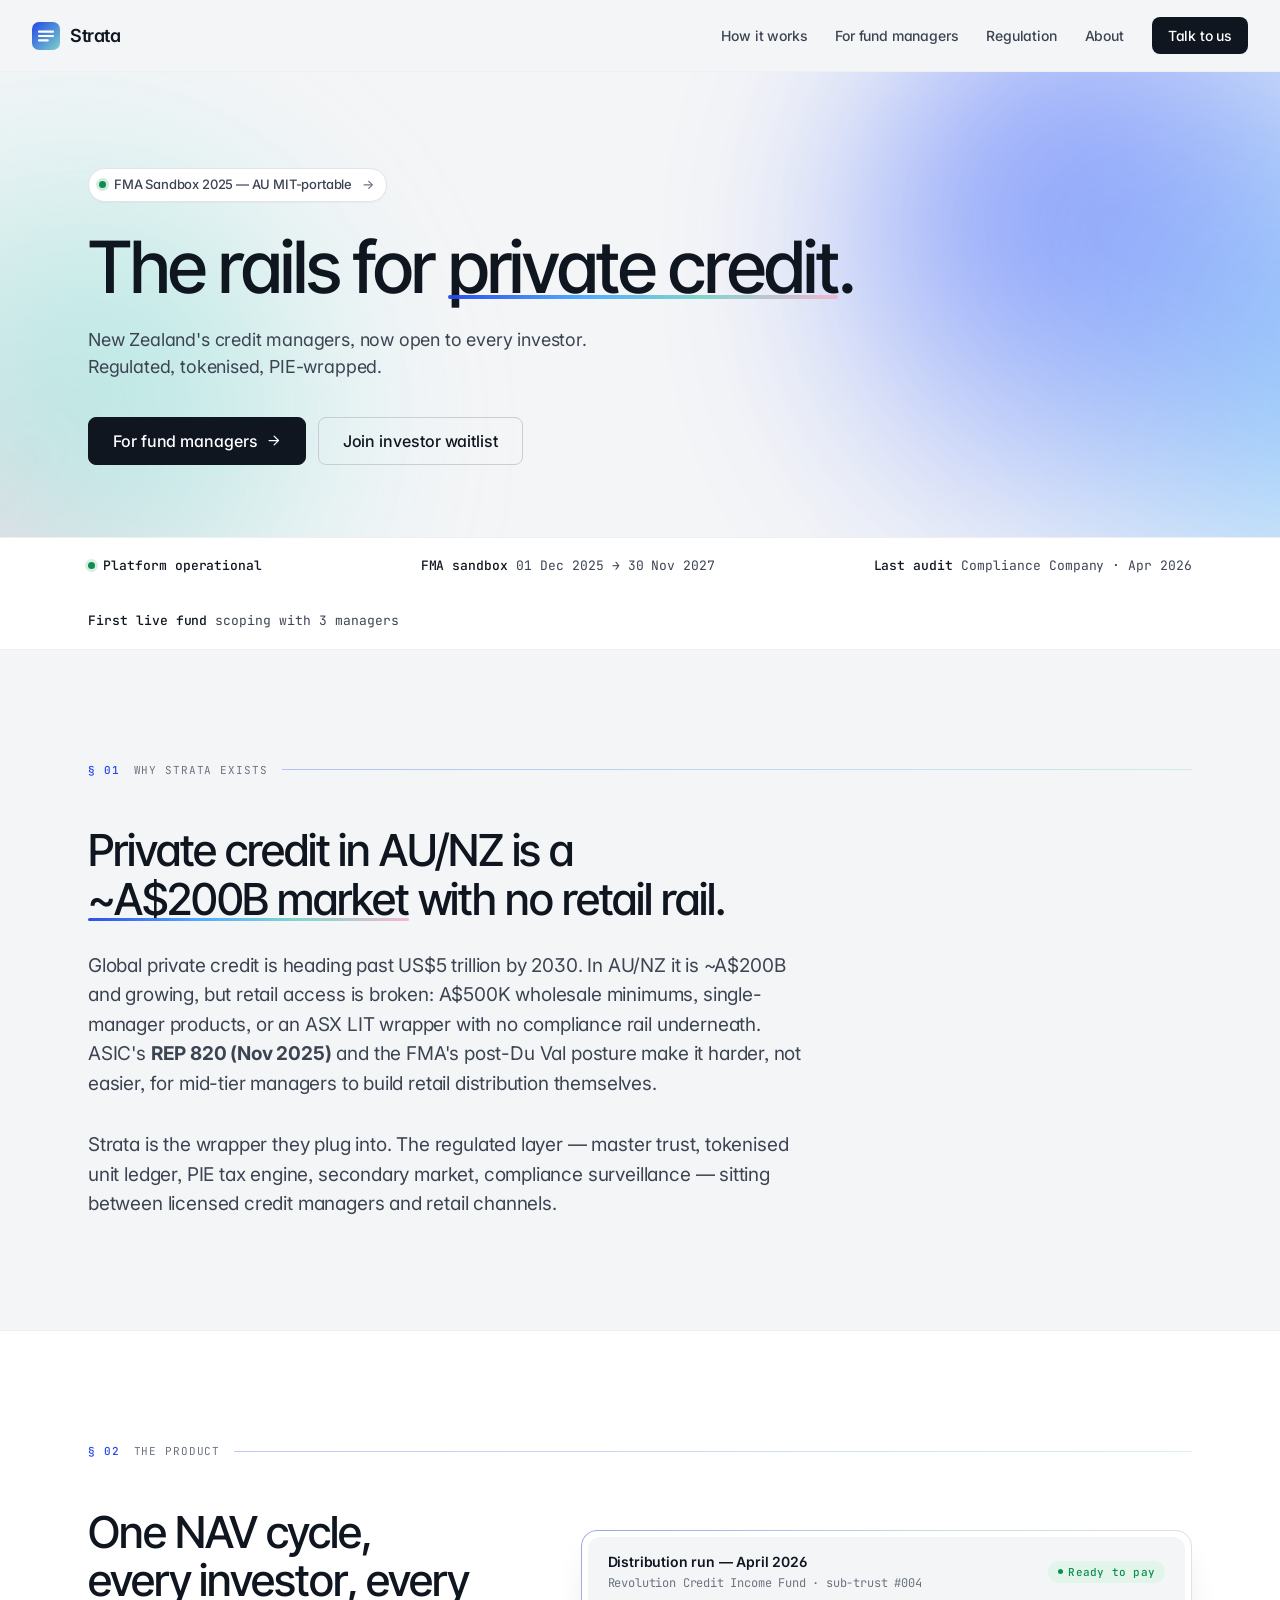
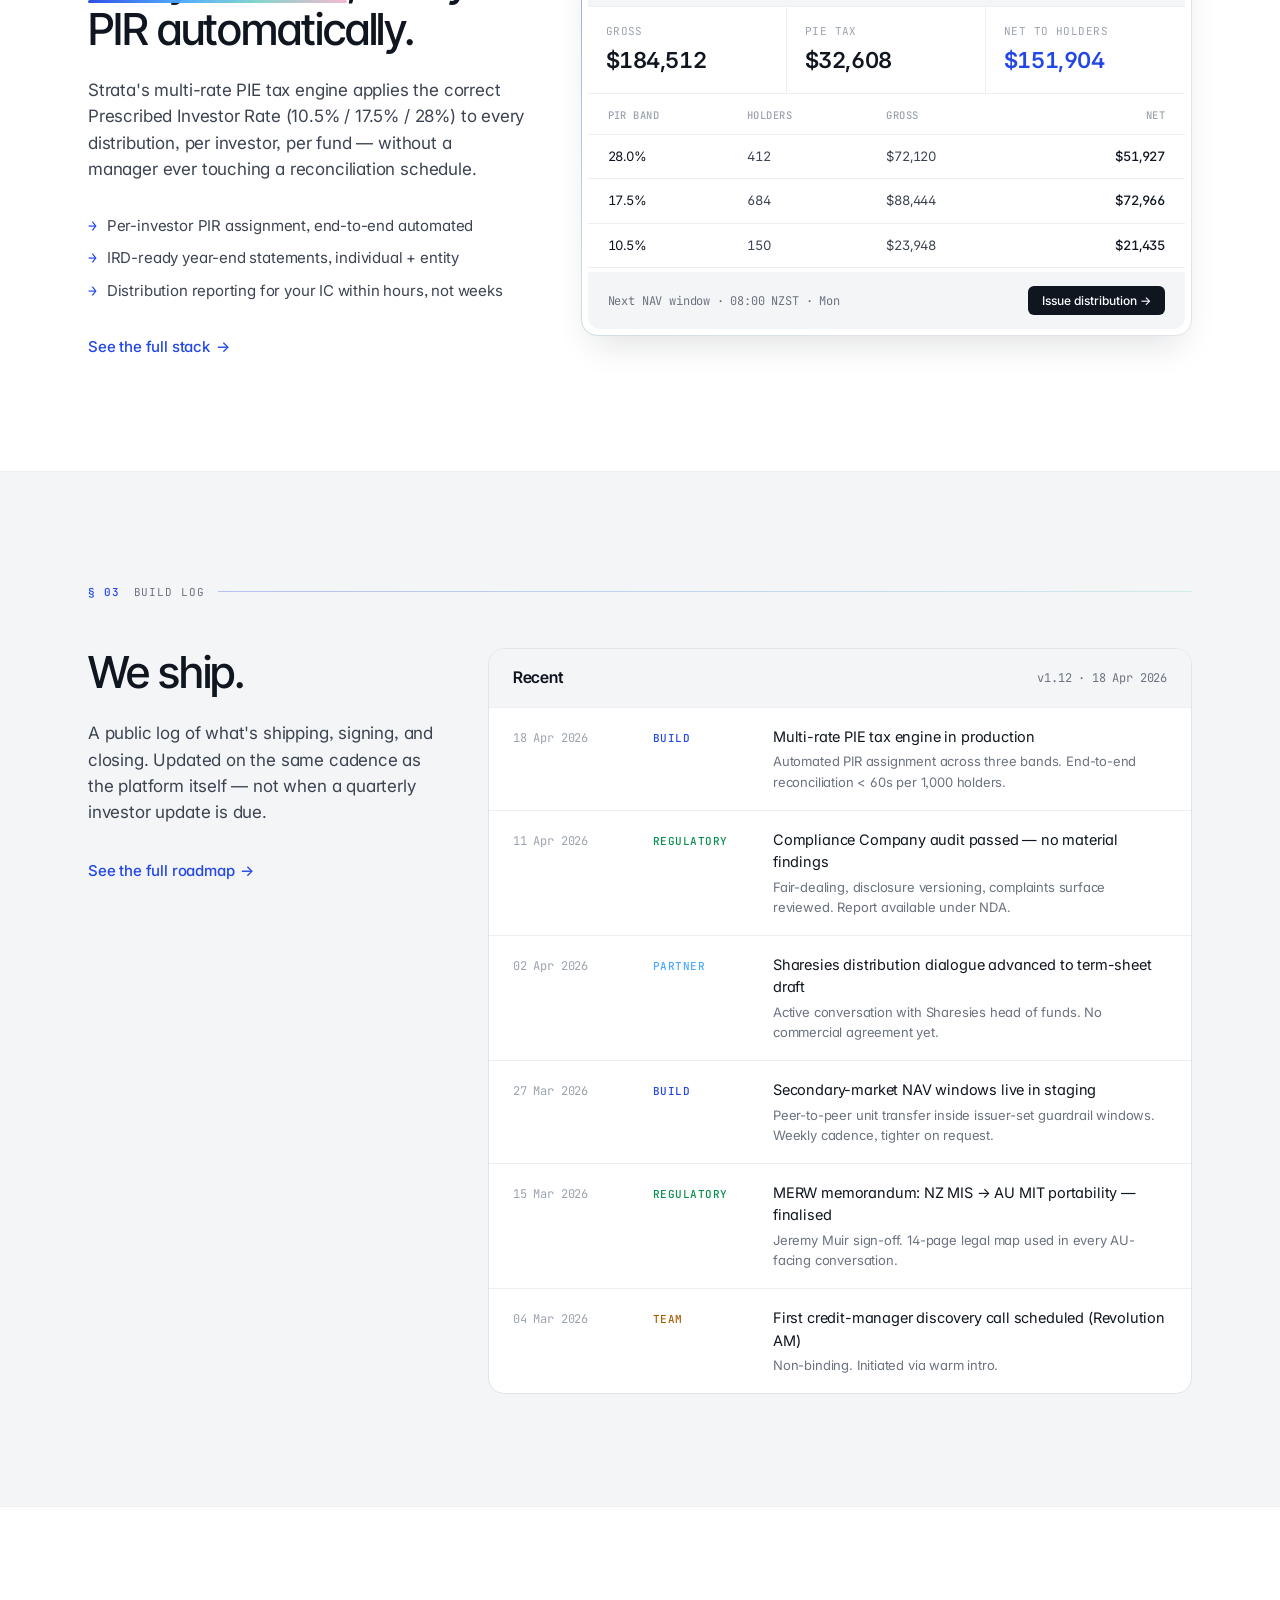
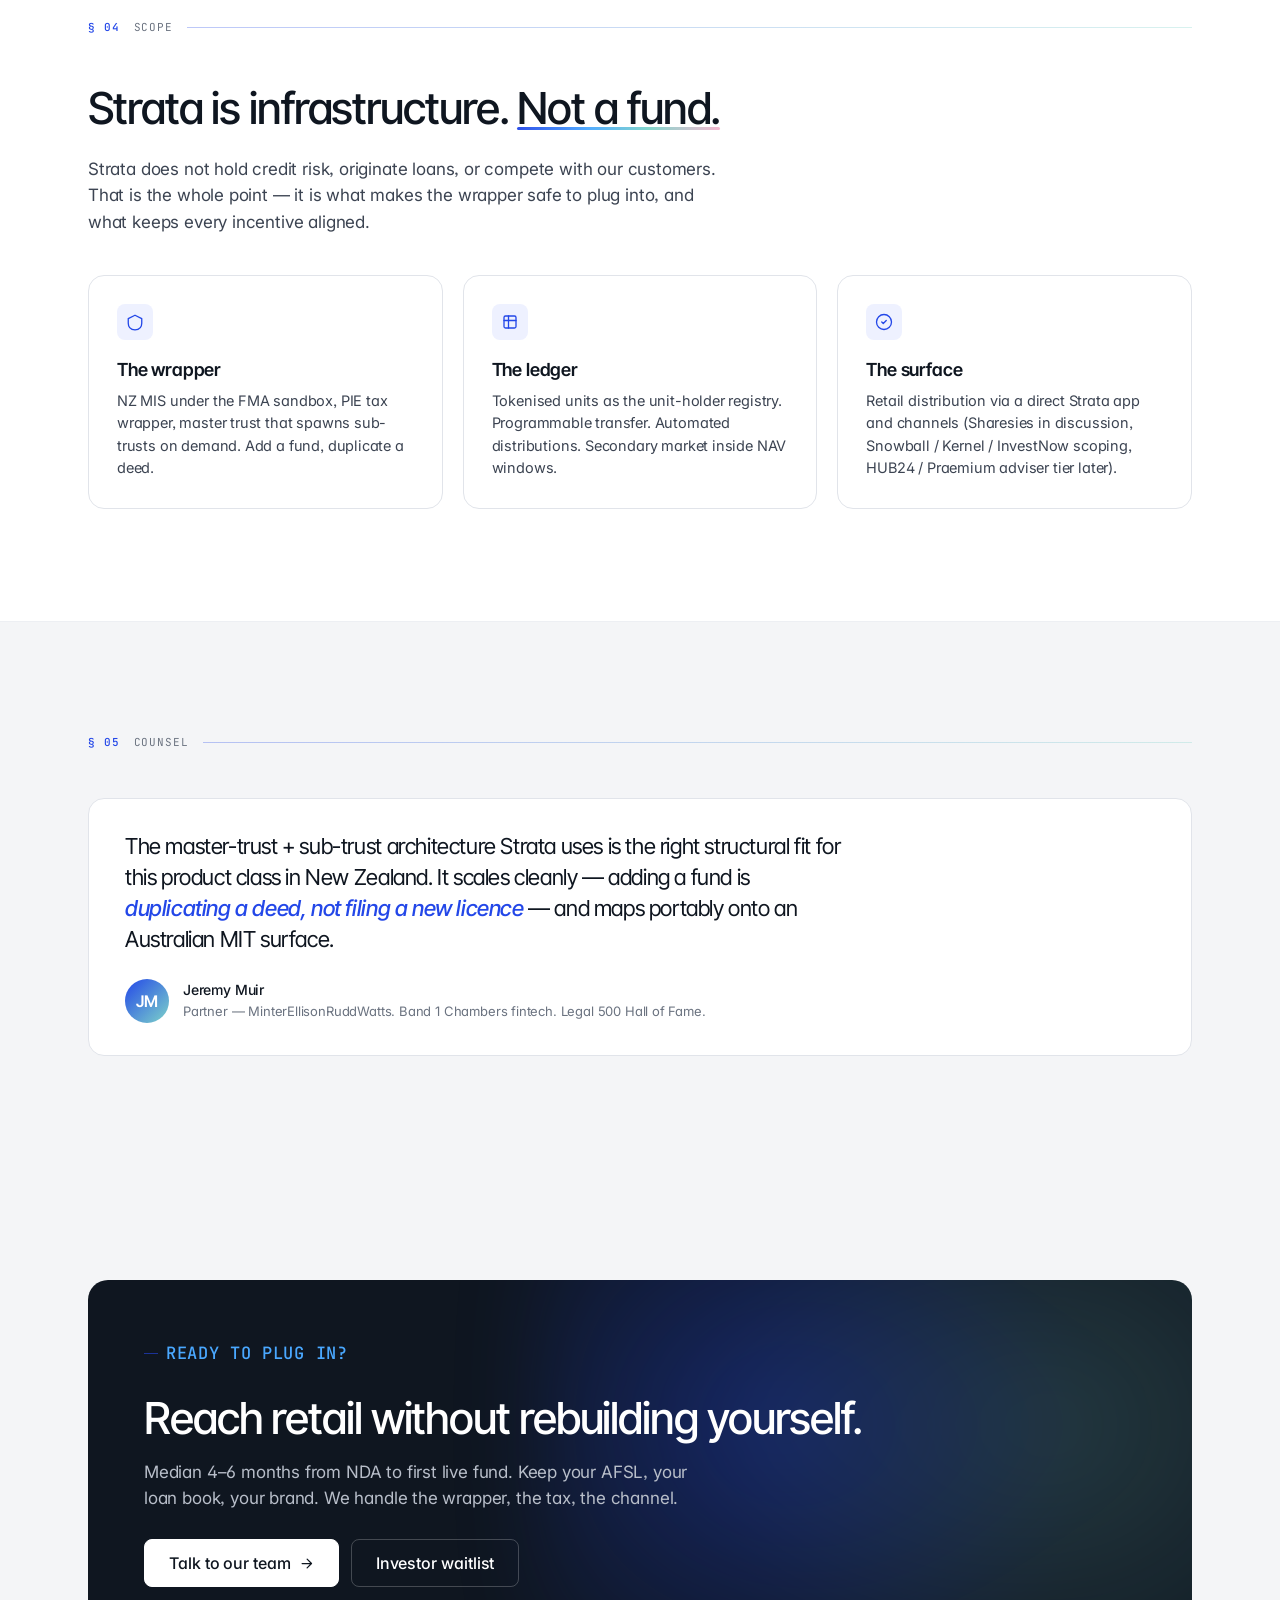
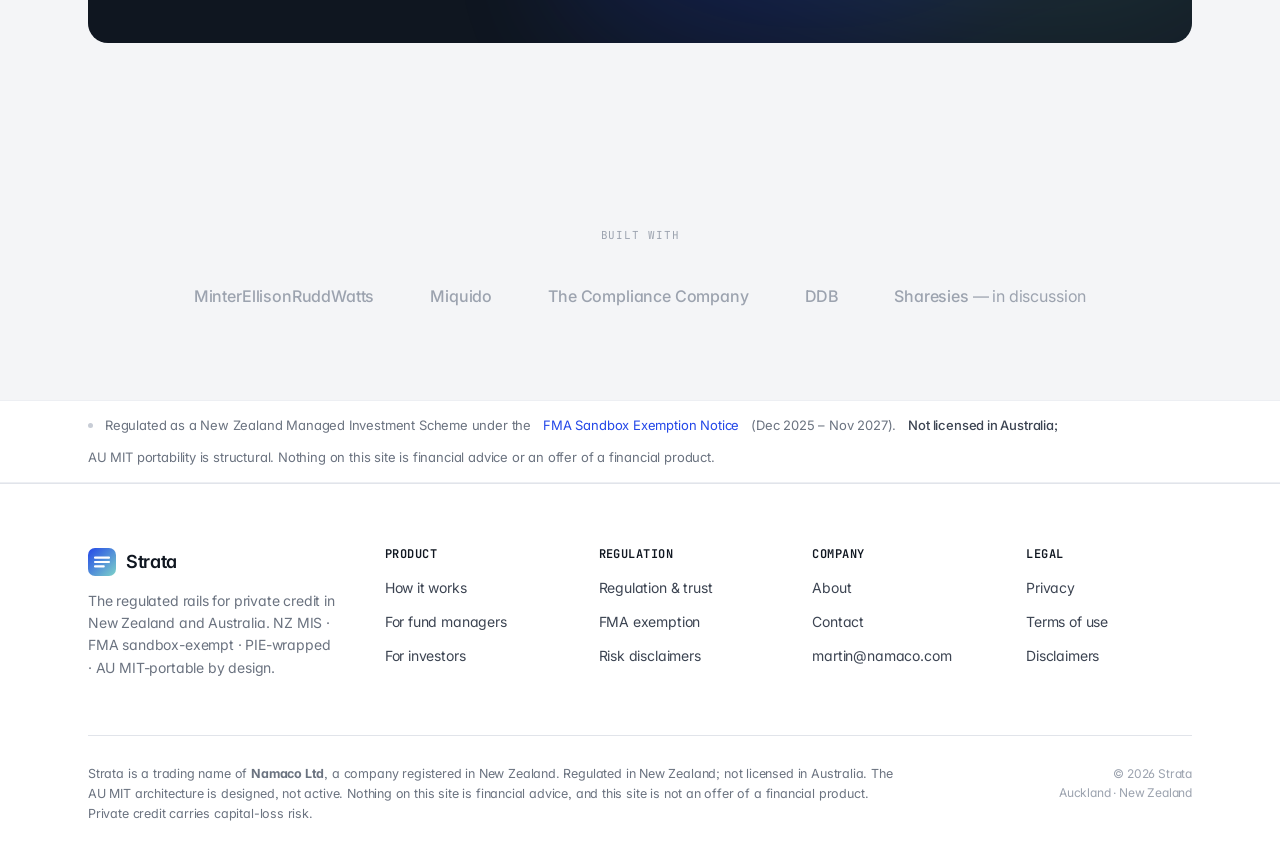
==== commit faf62de9: "Strata v2 — Strata-native register, website IA Third rebuild, this time from brief not from clone. K" ====
--- a/index.html
+++ b/index.html
@@ -3,9 +3,9 @@
 <head>
 <meta charset="UTF-8" />
 <meta name="viewport" content="width=device-width, initial-scale=1.0" />
-<meta name="description" content="Strata — the regulated rails for private credit in New Zealand and Australia. FMA sandbox-exempt. PIE-wrapped. AU MIT-portable. Built for fund managers. Open to every investor." />
+<meta name="description" content="Strata — the regulated rails for private credit in New Zealand and Australia. FMA sandbox-exempt. PIE-wrapped. AU MIT-portable." />
 <meta name="author" content="Martin van Blerk" />
-<meta name="theme-color" content="#FFFFFF" />
+<meta name="theme-color" content="#F4F5F7" />
 <meta name="robots" content="index, follow" />
 
 <meta property="og:type" content="website" />
@@ -17,19 +17,16 @@
 <meta property="og:image:width" content="1200" />
 <meta property="og:image:height" content="627" />
 <meta name="twitter:card" content="summary_large_image" />
-<meta name="twitter:title" content="Strata — The rails for private credit" />
-<meta name="twitter:description" content="Regulated rails for NZ/AU private credit. FMA sandbox-exempt. PIE-wrapped. AU MIT-portable." />
-<meta name="twitter:image" content="https://strata.co.nz/assets/og/og.png" />
 
 <title>Strata — The rails for private credit</title>
 
-<link rel="icon" href="data:image/svg+xml,%3Csvg xmlns='http://www.w3.org/2000/svg' viewBox='0 0 32 32'%3E%3Crect width='32' height='32' rx='7' fill='%23635BFF'/%3E%3Cpath d='M9 12h14M9 16h14M9 20h10' stroke='white' stroke-width='2.5' stroke-linecap='round'/%3E%3C/svg%3E" />
+<link rel="icon" href="data:image/svg+xml,%3Csvg xmlns='http://www.w3.org/2000/svg' viewBox='0 0 32 32'%3E%3Cdefs%3E%3ClinearGradient id='g' x1='0' y1='0' x2='1' y2='1'%3E%3Cstop offset='0%25' stop-color='%232347E8'/%3E%3Cstop offset='100%25' stop-color='%237DD3C9'/%3E%3C/linearGradient%3E%3C/defs%3E%3Crect width='32' height='32' rx='8' fill='url(%23g)'/%3E%3Cpath d='M8 11h16M8 16h16M8 21h10' stroke='white' stroke-width='2.4' stroke-linecap='round'/%3E%3C/svg%3E" />
 
 <script defer data-domain="strata.co.nz" src="https://plausible.io/js/script.js"></script>
 
 <link rel="preconnect" href="https://fonts.googleapis.com">
 <link rel="preconnect" href="https://fonts.gstatic.com" crossorigin>
-<link href="https://fonts.googleapis.com/css2?family=Inter:wght@400;500;600;700&family=JetBrains+Mono:wght@400;500&display=swap" rel="stylesheet">
+<link href="https://fonts.googleapis.com/css2?family=Inter:wght@400;500;600&family=Inter+Tight:wght@400;500;600&family=JetBrains+Mono:wght@400;500&display=swap" rel="stylesheet">
 
 <link rel="stylesheet" href="/assets/css/strata.css">
 
@@ -38,16 +35,13 @@
   "@context": "https://schema.org",
   "@type": "FinancialService",
   "name": "Strata",
-  "description": "Regulated private-credit infrastructure for New Zealand and Australia. FMA sandbox-exempt, PIE-wrapped, AU MIT-portable.",
+  "description": "Regulated private-credit infrastructure for New Zealand and Australia.",
   "url": "https://strata.co.nz/",
-  "logo": "https://strata.co.nz/assets/og/og.png",
   "email": "martin@namaco.com",
-  "address": { "@type": "PostalAddress", "addressLocality": "Auckland", "addressCountry": "NZ" },
-  "founder": { "@type": "Person", "name": "Martin van Blerk" },
+  "address": {"@type":"PostalAddress","addressLocality":"Auckland","addressCountry":"NZ"},
+  "founder": {"@type":"Person","name":"Martin van Blerk"},
   "areaServed": ["New Zealand", "Australia"],
-  "sameAs": [
-    "https://www.fma.govt.nz/business/legislation/secondary-legislation/exemptions/financial-markets-conduct-homeshare-exemption-notice-2025/"
-  ]
+  "sameAs": ["https://www.fma.govt.nz/business/legislation/secondary-legislation/exemptions/financial-markets-conduct-homeshare-exemption-notice-2025/"]
 }
 </script>
 </head>
@@ -56,12 +50,23 @@
 
 <a class="skip-link" href="#main">Skip to content</a>
 
+<!-- Logo mark (shared SVG) -->
+<svg width="0" height="0" style="position:absolute" aria-hidden="true">
+  <defs>
+    <linearGradient id="strata-mark" x1="0" y1="0" x2="1" y2="1">
+      <stop offset="0%" stop-color="#2347E8"/>
+      <stop offset="100%" stop-color="#7DD3C9"/>
+    </linearGradient>
+    <symbol id="logo-mark" viewBox="0 0 32 32">
+      <rect width="32" height="32" rx="8" fill="url(#strata-mark)"/>
+      <path d="M8 11h16M8 16h16M8 21h10" stroke="white" stroke-width="2.4" stroke-linecap="round" fill="none"/>
+    </symbol>
+  </defs>
+</svg>
+
 <nav class="topnav" aria-label="Primary">
   <a class="brand" href="/" data-path="/">
-    <svg class="logo-mark" viewBox="0 0 32 32" aria-hidden="true">
-      <rect width="32" height="32" rx="7" fill="#635BFF"/>
-      <path d="M9 12h14M9 16h14M9 20h10" stroke="white" stroke-width="2.5" stroke-linecap="round"/>
-    </svg>
+    <svg class="logo-mark" aria-hidden="true"><use href="#logo-mark"/></svg>
     Strata
   </a>
   <div class="right">
@@ -79,504 +84,310 @@
 <section class="hero">
   <div class="hero-mesh" aria-hidden="true"></div>
   <div class="wrap">
-    <div class="hero-split">
-      <div class="hero-copy">
-        <a class="hero-badge" href="/regulation.html">
-          <span class="dot" aria-hidden="true"></span>
-          Part of the FMA Sandbox 2025 · AU MIT-portable
-          <span class="arrow" aria-hidden="true">→</span>
-        </a>
-        <h1>The rails for <span class="accent">private credit.</span></h1>
-        <p class="hero-sub">New Zealand's credit managers, now open to every investor. Regulated, tokenised, PIE-wrapped.</p>
-        <div class="hero-ctas">
-          <a class="btn btn-primary btn-lg" href="/fund-managers.html">
-            For fund managers
-            <svg viewBox="0 0 24 24" aria-hidden="true"><path d="M5 12h14M13 5l7 7-7 7" stroke-linecap="round" stroke-linejoin="round"/></svg>
-          </a>
-          <a class="btn btn-ghost btn-lg" href="/investors.html">Join the investor waitlist</a>
-        </div>
-      </div>
-
-      <!-- ========== DASHBOARD MOCKUP ========== -->
-      <div class="hero-art">
-        <div class="dashboard" role="img" aria-label="Illustrative Strata admin dashboard showing a private-credit fund overview">
-          <div class="dash-chrome">
-            <div class="dash-dots"><span></span><span></span><span></span></div>
-            <div class="dash-url">app.strata.co.nz / funds / rcif-nz</div>
-          </div>
-          <div class="dash-body">
-            <!-- Left nav -->
-            <aside class="dash-nav" aria-hidden="true">
-              <div class="dash-nav-brand">
-                <svg class="logo-mark" viewBox="0 0 32 32">
-                  <rect width="32" height="32" rx="7" fill="#635BFF"/>
-                  <path d="M9 12h14M9 16h14M9 20h10" stroke="white" stroke-width="2.5" stroke-linecap="round"/>
-                </svg>
-                Strata
-              </div>
-              <div class="dash-nav-group">
-                <div class="dash-nav-label">Portfolio</div>
-                <div class="dash-nav-item">
-                  <svg viewBox="0 0 24 24"><path d="M3 12h4l3-9 4 18 3-9h4"/></svg>
-                  Overview
-                </div>
-                <div class="dash-nav-item active">
-                  <svg viewBox="0 0 24 24"><rect x="3" y="4" width="18" height="16" rx="2"/><path d="M3 10h18"/></svg>
-                  Funds
-                </div>
-                <div class="dash-nav-item">
-                  <svg viewBox="0 0 24 24"><circle cx="12" cy="8" r="4"/><path d="M4 21c0-4 4-7 8-7s8 3 8 7"/></svg>
-                  Investors
-                </div>
-                <div class="dash-nav-item">
-                  <svg viewBox="0 0 24 24"><path d="M12 2v20M17 7H9.5a2.5 2.5 0 0 0 0 5h5a2.5 2.5 0 0 1 0 5H7"/></svg>
-                  Distributions
-                </div>
-                <div class="dash-nav-item">
-                  <svg viewBox="0 0 24 24"><path d="M17 3L21 7l-4 4M3 7h18M7 21l-4-4 4-4M3 17h18"/></svg>
-                  Secondary
-                </div>
-              </div>
-              <div class="dash-nav-group">
-                <div class="dash-nav-label">Operations</div>
-                <div class="dash-nav-item">
-                  <svg viewBox="0 0 24 24"><path d="M9 12l2 2 4-4M12 2a10 10 0 1 0 0 20 10 10 0 0 0 0-20z"/></svg>
-                  Compliance
-                </div>
-                <div class="dash-nav-item">
-                  <svg viewBox="0 0 24 24"><path d="M14 2H6a2 2 0 0 0-2 2v16a2 2 0 0 0 2 2h12a2 2 0 0 0 2-2V8z"/><path d="M14 2v6h6M9 13h6M9 17h6"/></svg>
-                  Reports
-                </div>
-                <div class="dash-nav-item">
-                  <svg viewBox="0 0 24 24"><circle cx="12" cy="12" r="3"/><path d="M19.4 15a1.65 1.65 0 0 0 .33 1.82l.06.06a2 2 0 1 1-2.83 2.83l-.06-.06a1.65 1.65 0 0 0-1.82-.33 1.65 1.65 0 0 0-1 1.51V21a2 2 0 1 1-4 0v-.09A1.65 1.65 0 0 0 9 19.4a1.65 1.65 0 0 0-1.82.33l-.06.06a2 2 0 1 1-2.83-2.83l.06-.06a1.65 1.65 0 0 0 .33-1.82 1.65 1.65 0 0 0-1.51-1H3a2 2 0 1 1 0-4h.09A1.65 1.65 0 0 0 4.6 9a1.65 1.65 0 0 0-.33-1.82l-.06-.06a2 2 0 1 1 2.83-2.83l.06.06a1.65 1.65 0 0 0 1.82.33H9a1.65 1.65 0 0 0 1-1.51V3a2 2 0 1 1 4 0v.09a1.65 1.65 0 0 0 1 1.51 1.65 1.65 0 0 0 1.82-.33l.06-.06a2 2 0 1 1 2.83 2.83l-.06.06a1.65 1.65 0 0 0-.33 1.82V9a1.65 1.65 0 0 0 1.51 1H21a2 2 0 1 1 0 4h-.09a1.65 1.65 0 0 0-1.51 1z"/></svg>
-                  Settings
-                </div>
-              </div>
-            </aside>
-
-            <!-- Main panel -->
-            <section class="dash-main">
-              <nav class="dash-breadcrumb">
-                <span class="crumb">Funds</span>
-                <span class="sep">/</span>
-                <span class="current">Revolution Credit Income Fund (NZ)</span>
-              </nav>
-              <header class="dash-header">
-                <div>
-                  <h2>Revolution Credit Income Fund (NZ)</h2>
-                  <div class="dash-sub">Revolution Asset Management · Sub-trust #004 · PIE</div>
-                </div>
-                <div class="dash-header-actions">
-                  <span class="dash-chip">Live</span>
-                  <span class="dash-chip info">PIE</span>
-                  <button class="dash-btn dash-btn-primary" type="button">Distribute</button>
-                </div>
-              </header>
-
-              <!-- KPI row -->
-              <div class="dash-kpis">
-                <div class="dash-kpi">
-                  <div class="kpi-label">NAV / unit</div>
-                  <div class="kpi-val">$1.0142</div>
-                  <div class="kpi-delta up">▲ 0.18% MTD</div>
-                </div>
-                <div class="dash-kpi">
-                  <div class="kpi-label">AUA</div>
-                  <div class="kpi-val">NZ$28.4M</div>
-                  <div class="kpi-delta up">▲ NZ$2.1M · 30d</div>
-                </div>
-                <div class="dash-kpi">
-                  <div class="kpi-label">Unit holders</div>
-                  <div class="kpi-val">1,246</div>
-                  <div class="kpi-delta up">▲ 84 · 30d</div>
-                </div>
-                <div class="dash-kpi">
-                  <div class="kpi-label">Distribution yield</div>
-                  <div class="kpi-val">7.8%<span style="font-size: 12px; color: var(--ink-4); font-weight: 500;"> p.a.</span></div>
-                  <div class="kpi-delta flat">rolling 12m · indicative</div>
-                </div>
-              </div>
-
-              <!-- Content grid -->
-              <div class="dash-grid">
-
-                <!-- NAV chart -->
-                <div class="dash-panel">
-                  <header class="dash-panel-head">
-                    <h3>NAV per unit · 12 months</h3>
-                    <div class="dash-tabs">
-                      <span class="tab">1M</span>
-                      <span class="tab">3M</span>
-                      <span class="tab">6M</span>
-                      <span class="tab active">12M</span>
-                      <span class="tab">All</span>
-                    </div>
-                  </header>
-                  <div class="dash-chart">
-                    <svg viewBox="0 0 480 160" preserveAspectRatio="none" width="100%" height="100%" aria-hidden="true">
-                      <defs>
-                        <linearGradient id="area" x1="0" y1="0" x2="0" y2="1">
-                          <stop offset="0%" stop-color="#635BFF" stop-opacity="0.18"/>
-                          <stop offset="100%" stop-color="#635BFF" stop-opacity="0"/>
-                        </linearGradient>
-                        <linearGradient id="line" x1="0" y1="0" x2="1" y2="0">
-                          <stop offset="0%" stop-color="#635BFF"/>
-                          <stop offset="100%" stop-color="#00D4FF"/>
-                        </linearGradient>
-                      </defs>
-                      <!-- grid lines -->
-                      <line x1="0"   y1="40"  x2="480" y2="40"  stroke="#E3E8EE" stroke-dasharray="2 3"/>
-                      <line x1="0"   y1="80"  x2="480" y2="80"  stroke="#E3E8EE" stroke-dasharray="2 3"/>
-                      <line x1="0"   y1="120" x2="480" y2="120" stroke="#E3E8EE" stroke-dasharray="2 3"/>
-                      <!-- area -->
-                      <path d="M0,130 L30,122 L60,118 L90,110 L120,108 L150,96 L180,100 L210,88 L240,82 L270,74 L300,70 L330,62 L360,56 L390,48 L420,42 L450,38 L480,30 L480,160 L0,160 Z" fill="url(#area)"/>
-                      <!-- line -->
-                      <path d="M0,130 L30,122 L60,118 L90,110 L120,108 L150,96 L180,100 L210,88 L240,82 L270,74 L300,70 L330,62 L360,56 L390,48 L420,42 L450,38 L480,30" stroke="url(#line)" stroke-width="2" fill="none" stroke-linecap="round" stroke-linejoin="round"/>
-                      <!-- end dot -->
-                      <circle cx="480" cy="30" r="4" fill="#FFFFFF" stroke="#635BFF" stroke-width="2"/>
-                    </svg>
-                    <!-- axis labels -->
-                    <div style="display: flex; justify-content: space-between; font-size: 10px; color: var(--ink-4); margin-top: 6px; font-variant-numeric: tabular-nums;">
-                      <span>May '25</span>
-                      <span>Aug</span>
-                      <span>Nov</span>
-                      <span>Feb '26</span>
-                      <span>Apr '26</span>
-                    </div>
-                  </div>
-                </div>
-
-                <!-- Activity -->
-                <div class="dash-panel">
-                  <header class="dash-panel-head">
-                    <h3>Recent activity</h3>
-                    <span class="tab" style="color: var(--primary); font-weight: 500; cursor: default;">View all →</span>
-                  </header>
-                  <div class="dash-list">
-                    <div class="dash-list-item pos">
-                      <div class="icon"><svg viewBox="0 0 24 24"><path d="M12 5v14M5 12l7 7 7-7" stroke-linecap="round" stroke-linejoin="round"/></svg></div>
-                      <div class="label">Subscription · T. Mahuika<small>42 units at $1.0142 · PIR 28%</small></div>
-                      <div class="amt">+$425.96<small>09:41</small></div>
-                    </div>
-                    <div class="dash-list-item pos">
-                      <div class="icon"><svg viewBox="0 0 24 24"><path d="M12 5v14M5 12l7 7 7-7" stroke-linecap="round" stroke-linejoin="round"/></svg></div>
-                      <div class="label">Subscription · Sharesies<small>Batch · 46 retail investors</small></div>
-                      <div class="amt">+$12,482.00<small>08:30</small></div>
-                    </div>
-                    <div class="dash-list-item">
-                      <div class="icon"><svg viewBox="0 0 24 24"><path d="M17 3L21 7l-4 4M3 7h18M7 21l-4-4 4-4M3 17h18" stroke-linecap="round" stroke-linejoin="round"/></svg></div>
-                      <div class="label">Secondary trade · Unit 4418<small>NAV window · 08:00 NZST</small></div>
-                      <div class="amt">$2,028.40<small>Yesterday</small></div>
-                    </div>
-                    <div class="dash-list-item neg">
-                      <div class="icon"><svg viewBox="0 0 24 24"><path d="M12 19V5M5 12l7-7 7 7" stroke-linecap="round" stroke-linejoin="round"/></svg></div>
-                      <div class="label">Redemption · R. Kaur<small>120 units · settled T+2</small></div>
-                      <div class="amt">−$1,217.04<small>Yesterday</small></div>
-                    </div>
-                    <div class="dash-list-item pos">
-                      <div class="icon"><svg viewBox="0 0 24 24"><path d="M12 2v20M17 7H9.5a2.5 2.5 0 0 0 0 5h5a2.5 2.5 0 0 1 0 5H7" stroke-linecap="round" stroke-linejoin="round"/></svg></div>
-                      <div class="label">Distribution run · April<small>1,246 holders · PIE</small></div>
-                      <div class="amt">$184,512<small>30 Apr</small></div>
-                    </div>
-                  </div>
-                </div>
-
-              </div><!-- /dash-grid -->
-
-              <!-- Fund list table -->
-              <div class="dash-panel" style="margin-top: 16px;">
-                <header class="dash-panel-head">
-                  <h3>All funds on Strata</h3>
-                  <span class="tab" style="color: var(--primary); font-weight: 500; cursor: default;">+ New fund</span>
-                </header>
-                <table class="dash-table" aria-label="Funds on Strata">
-                  <thead>
-                    <tr>
-                      <th>Fund</th>
-                      <th>NAV / unit</th>
-                      <th>AUA</th>
-                      <th>Holders</th>
-                      <th>Yield p.a.</th>
-                      <th>Status</th>
-                    </tr>
-                  </thead>
-                  <tbody>
-                    <tr>
-                      <td>
-                        <span class="fund-name">Revolution Credit Income Fund</span>
-                        <span class="fund-mgr">Revolution AM</span>
-                      </td>
-                      <td>$1.0142</td>
-                      <td>$28.4M</td>
-                      <td>1,246</td>
-                      <td>7.8%</td>
-                      <td><span class="dash-chip">Live</span></td>
-                    </tr>
-                    <tr>
-                      <td>
-                        <span class="fund-name">PCG Diversified Private Debt</span>
-                        <span class="fund-mgr">Private Capital Group</span>
-                      </td>
-                      <td>$1.0088</td>
-                      <td>$14.1M</td>
-                      <td>812</td>
-                      <td>6.9%</td>
-                      <td><span class="dash-chip">Live</span></td>
-                    </tr>
-                    <tr>
-                      <td>
-                        <span class="fund-name">Pallas CRE Credit Feeder</span>
-                        <span class="fund-mgr">Pallas Capital</span>
-                      </td>
-                      <td>$1.0024</td>
-                      <td>$6.2M</td>
-                      <td>310</td>
-                      <td>8.2%</td>
-                      <td><span class="dash-chip info">Onboarding</span></td>
-                    </tr>
-                    <tr>
-                      <td>
-                        <span class="fund-name">Zagga Select Opportunity</span>
-                        <span class="fund-mgr">Zagga</span>
-                      </td>
-                      <td>—</td>
-                      <td>—</td>
-                      <td>—</td>
-                      <td>~7.4%</td>
-                      <td><span class="dash-chip neutral">PDS draft</span></td>
-                    </tr>
-                  </tbody>
-                </table>
-              </div>
-
-            </section>
-          </div>
-        </div><!-- /dashboard -->
-      </div>
-    </div>
-  </div>
-</section>
-
-<!-- ========== COMPLIANCE STRIP ========== -->
-<div class="compliance-strip">
-  <div class="wrap">
-    Regulated as a New Zealand Managed Investment Scheme under the <a href="https://www.fma.govt.nz/business/legislation/secondary-legislation/exemptions/financial-markets-conduct-homeshare-exemption-notice-2025/" target="_blank" rel="noopener">FMA Sandbox Exemption Notice</a> (Dec 2025 – Nov 2027).
-    <strong>Not licensed in Australia;</strong> AU MIT portability is structural.
-    Nothing on this site is financial advice or an offer of a financial product.
+    <a class="hero-badge" href="/regulation.html">
+      <span class="dot" aria-hidden="true"></span>
+      FMA Sandbox 2025 — AU MIT-portable
+      <span class="arrow" aria-hidden="true">→</span>
+    </a>
+
+    <h1>The rails for <span class="accent">private credit</span>.</h1>
+
+    <p class="hero-sub">New Zealand's credit managers, now open to every investor. Regulated, tokenised, PIE-wrapped.</p>
+
+    <div class="hero-ctas">
+      <a class="btn btn-primary btn-lg" href="/fund-managers.html">
+        For fund managers
+        <svg viewBox="0 0 24 24" aria-hidden="true"><path d="M5 12h14M13 5l7 7-7 7" stroke-linecap="round" stroke-linejoin="round"/></svg>
+      </a>
+      <a class="btn btn-ghost btn-lg" href="/investors.html">Join investor waitlist</a>
+    </div>
+  </div>
+</section>
+
+<!-- ========== LIVE STATUS STRIP ========== -->
+<div class="status-strip">
+  <div class="wrap">
+    <div class="row">
+      <span><span class="status-dot" aria-hidden="true"></span><strong>Platform operational</strong></span>
+      <span><strong>FMA sandbox</strong> 01 Dec 2025 → 30 Nov 2027</span>
+      <span><strong>Last audit</strong> Compliance Company · Apr 2026</span>
+      <span><strong>First live fund</strong> scoping with 3 managers</span>
+    </div>
   </div>
 </div>
 
-<!-- ========== PARTNER LOGOS ========== -->
-<section class="section tight" style="padding-top: 56px; padding-bottom: 56px;">
-  <div class="wrap">
-    <p class="small" style="text-align: center; margin: 0 0 20px; color: var(--ink-3);">Built with category-leading partners</p>
-    <div class="partner-row">
-      <span class="partner">MinterEllisonRuddWatts</span>
-      <span class="partner">Miquido</span>
-      <span class="partner">The Compliance Company</span>
-      <span class="partner">DDB</span>
-      <span class="partner">Sharesies <em>— in discussion</em></span>
-    </div>
-  </div>
-</section>
-
-<!-- ========== THREE-DOOR ROLE SELECTOR ========== -->
+<!-- ========== WHY STRATA EXISTS (90 words) ========== -->
+<section class="section">
+  <div class="wrap">
+    <div class="section-rule">
+      <span class="rule-num">§ 01</span>
+      <span>Why Strata exists</span>
+      <span class="rule-line"></span>
+    </div>
+    <div style="max-width: 780px;">
+      <h2>Private credit in AU/NZ is a <span class="accent">~A$200B market</span> with no retail rail.</h2>
+      <p class="lede" style="margin-top: 28px; font-size: 19px; max-width: 720px;">
+        Global private credit is heading past US$5&nbsp;trillion by 2030. In AU/NZ it is
+        ~A$200B and growing, but retail access is broken: A$500K wholesale minimums,
+        single-manager products, or an ASX LIT wrapper with no compliance rail
+        underneath. ASIC's <strong>REP 820 (Nov 2025)</strong> and the FMA's post-Du&nbsp;Val
+        posture make it harder, not easier, for mid-tier managers to build retail
+        distribution themselves.
+      </p>
+      <p class="lede" style="font-size: 19px; max-width: 720px;">
+        Strata is the wrapper they plug into. The regulated layer — master trust,
+        tokenised unit ledger, PIE tax engine, secondary market, compliance
+        surveillance — sitting between licensed credit managers and retail channels.
+      </p>
+    </div>
+  </div>
+</section>
+
+<!-- ========== PRODUCT SCREENSHOT (single focused capability, not a full dashboard) ========== -->
 <section class="section surface">
   <div class="wrap">
-    <div style="text-align: center; max-width: 720px; margin: 0 auto 8px;">
-      <p class="section-eyebrow">Who it's for</p>
-      <h2>Built for the three sides of a broken middle.</h2>
-      <p class="lede" style="margin: 24px auto 0; max-width: 620px;">Retail wants yield but can't access it. Credit managers want retail AUM but can't reach it compliantly. Platforms want alts product but can't build the rails. Strata is the layer between all three.</p>
-    </div>
-
-    <div class="roles-grid">
-      <a class="role-card" href="/fund-managers.html">
-        <span class="role-label">For fund managers</span>
-        <h3>You have the loans. We have the rails.</h3>
-        <p>Plug a wholesale or registered credit fund into a regulated NZ PIE wrapper. Keep your loan book, your AFSL, your brand. Reach retail without rebuilding yourself to get there.</p>
-        <span class="role-cta">For fund managers <span class="arrow">→</span></span>
-      </a>
-      <a class="role-card" href="/investors.html">
-        <span class="role-label">For investors</span>
-        <h3>Private credit, through a regulated NZ wrapper.</h3>
-        <p>Join the waitlist. Hear first when New Zealand's private credit managers open their doors through a PIE-wrapped rail. No fees to register. No commitment.</p>
-        <span class="role-cta">Join the waitlist <span class="arrow">→</span></span>
-      </a>
-      <a class="role-card" href="/about.html#contact">
-        <span class="role-label">For partners &amp; acquirers</span>
-        <h3>Regulated infrastructure, open to conversation.</h3>
-        <p>Seed-stage or strategic — we're open to both. MIS licence, FMA sandbox position, master-trust IP, and a category-leading partner stack. Data room available on request.</p>
-        <span class="role-cta">Get in touch <span class="arrow">→</span></span>
-      </a>
-    </div>
-  </div>
-</section>
-
-<!-- ========== THE MODEL ========== -->
+    <div class="section-rule">
+      <span class="rule-num">§ 02</span>
+      <span>The product</span>
+      <span class="rule-line"></span>
+    </div>
+
+    <div style="display: grid; grid-template-columns: 1fr 1.4fr; gap: 56px; align-items: center;">
+      <div>
+        <h2>One NAV cycle, <span class="accent">every investor</span>, every PIR automatically.</h2>
+        <p class="lede" style="margin-top: 24px;">
+          Strata's multi-rate PIE tax engine applies the correct Prescribed Investor Rate
+          (10.5% / 17.5% / 28%) to every distribution, per investor, per fund — without
+          a manager ever touching a reconciliation schedule.
+        </p>
+        <ul style="list-style: none; padding: 0; margin: 0 0 32px; display: grid; gap: 10px;">
+          <li style="display: flex; gap: 10px; font-size: 15px; color: var(--ink-2);">
+            <span style="color: var(--primary); font-weight: 600; font-family: 'JetBrains Mono', monospace;">→</span>
+            Per-investor PIR assignment, end-to-end automated
+          </li>
+          <li style="display: flex; gap: 10px; font-size: 15px; color: var(--ink-2);">
+            <span style="color: var(--primary); font-weight: 600; font-family: 'JetBrains Mono', monospace;">→</span>
+            IRD-ready year-end statements, individual + entity
+          </li>
+          <li style="display: flex; gap: 10px; font-size: 15px; color: var(--ink-2);">
+            <span style="color: var(--primary); font-weight: 600; font-family: 'JetBrains Mono', monospace;">→</span>
+            Distribution reporting for your IC within hours, not weeks
+          </li>
+        </ul>
+        <a class="link-arrow" href="/how-it-works.html">See the full stack <span class="arrow">→</span></a>
+      </div>
+
+      <div class="screenshot-frame">
+        <!-- Realistic PIE distribution run UI fragment -->
+        <div style="background: var(--bg-2); border-radius: var(--r-lg); overflow: hidden;">
+          <!-- Panel header -->
+          <div style="padding: 14px 20px; border-bottom: 1px solid var(--border-soft); display: flex; justify-content: space-between; align-items: center; background: var(--bg);">
+            <div>
+              <div style="font-size: 14px; font-weight: 600; color: var(--ink);">Distribution run — April 2026</div>
+              <div style="font-size: 12px; color: var(--ink-3); font-family: 'JetBrains Mono', monospace; margin-top: 2px;">Revolution Credit Income Fund · sub-trust #004</div>
+            </div>
+            <span class="chip ok">Ready to pay</span>
+          </div>
+          <!-- KPI row -->
+          <div style="display: grid; grid-template-columns: repeat(3, 1fr); border-bottom: 1px solid var(--border-soft);">
+            <div style="padding: 16px 18px; border-right: 1px solid var(--border-soft);">
+              <div style="font-size: 11px; color: var(--ink-4); font-family: 'JetBrains Mono', monospace; letter-spacing: 0.04em; text-transform: uppercase; margin-bottom: 4px;">Gross</div>
+              <div style="font-size: 22px; font-weight: 600; color: var(--ink); letter-spacing: -0.02em; font-variant-numeric: tabular-nums;">$184,512</div>
+            </div>
+            <div style="padding: 16px 18px; border-right: 1px solid var(--border-soft);">
+              <div style="font-size: 11px; color: var(--ink-4); font-family: 'JetBrains Mono', monospace; letter-spacing: 0.04em; text-transform: uppercase; margin-bottom: 4px;">PIE tax</div>
+              <div style="font-size: 22px; font-weight: 600; color: var(--ink); letter-spacing: -0.02em; font-variant-numeric: tabular-nums;">$32,608</div>
+            </div>
+            <div style="padding: 16px 18px;">
+              <div style="font-size: 11px; color: var(--ink-4); font-family: 'JetBrains Mono', monospace; letter-spacing: 0.04em; text-transform: uppercase; margin-bottom: 4px;">Net to holders</div>
+              <div style="font-size: 22px; font-weight: 600; color: var(--primary); letter-spacing: -0.02em; font-variant-numeric: tabular-nums;">$151,904</div>
+            </div>
+          </div>
+          <!-- PIR breakdown table -->
+          <div style="padding: 4px 0;">
+            <div style="display: grid; grid-template-columns: 1fr 1fr 1fr 1fr; padding: 10px 20px; font-family: 'JetBrains Mono', monospace; font-size: 10.5px; color: var(--ink-4); letter-spacing: 0.04em; text-transform: uppercase; font-weight: 500; border-bottom: 1px solid var(--border-soft);">
+              <span>PIR band</span>
+              <span>Holders</span>
+              <span>Gross</span>
+              <span style="text-align:right;">Net</span>
+            </div>
+            <div style="display: grid; grid-template-columns: 1fr 1fr 1fr 1fr; padding: 12px 20px; font-size: 13px; align-items: center; border-bottom: 1px solid var(--border-soft); font-variant-numeric: tabular-nums;">
+              <span style="color: var(--ink);">28.0%</span>
+              <span style="color: var(--ink-2);">412</span>
+              <span style="color: var(--ink-2);">$72,120</span>
+              <span style="text-align:right; color: var(--ink); font-weight: 500;">$51,927</span>
+            </div>
+            <div style="display: grid; grid-template-columns: 1fr 1fr 1fr 1fr; padding: 12px 20px; font-size: 13px; align-items: center; border-bottom: 1px solid var(--border-soft); font-variant-numeric: tabular-nums;">
+              <span style="color: var(--ink);">17.5%</span>
+              <span style="color: var(--ink-2);">684</span>
+              <span style="color: var(--ink-2);">$88,444</span>
+              <span style="text-align:right; color: var(--ink); font-weight: 500;">$72,966</span>
+            </div>
+            <div style="display: grid; grid-template-columns: 1fr 1fr 1fr 1fr; padding: 12px 20px; font-size: 13px; align-items: center; border-bottom: 1px solid var(--border-soft); font-variant-numeric: tabular-nums;">
+              <span style="color: var(--ink);">10.5%</span>
+              <span style="color: var(--ink-2);">150</span>
+              <span style="color: var(--ink-2);">$23,948</span>
+              <span style="text-align:right; color: var(--ink); font-weight: 500;">$21,435</span>
+            </div>
+          </div>
+          <!-- Action row -->
+          <div style="padding: 14px 20px; display: flex; justify-content: space-between; align-items: center; background: var(--bg);">
+            <span style="font-size: 12px; color: var(--ink-3); font-family: 'JetBrains Mono', monospace;">Next NAV window · 08:00 NZST · Mon</span>
+            <button type="button" style="padding: 7px 14px; font-size: 12px; font-weight: 500; background: var(--ink); color: var(--ink-inverse); border: 0; border-radius: var(--r-sm); cursor: default; font-family: inherit;">
+              Issue distribution →
+            </button>
+          </div>
+        </div>
+      </div>
+    </div>
+  </div>
+</section>
+
+<!-- ========== CHANGELOG ========== -->
 <section class="section">
   <div class="wrap">
-    <div style="max-width: 720px; margin-bottom: 40px;">
-      <p class="section-eyebrow">The model</p>
-      <h2>Strata doesn't run funds. Strata runs the rails that funds run on.</h2>
-      <p class="lede" style="margin-top: 24px;">Three layers. One regulated rail. Every licensed credit manager that plugs in keeps their brand, their AFSL, their loan book. Strata is the middle — regulated, transparent, tokenised, tax-wrapped.</p>
-    </div>
-
-    <div class="stack">
-      <div class="stack-row">
-        <div class="stack-side">
-          <div class="stack-tag">Layer 03</div>
-          <h5>Channel</h5>
-        </div>
-        <div class="stack-items">
-          <div class="stack-cell">Sharesies self-select</div>
-          <div class="stack-cell">Snowball Effect</div>
-          <div class="stack-cell">Kernel · InvestNow</div>
-          <div class="stack-cell">HUB24 · Praemium advisers</div>
-          <div class="stack-cell">Direct Strata app</div>
-        </div>
-      </div>
-      <div class="stack-row strata">
-        <div class="stack-side">
-          <div class="stack-tag">Strata</div>
-          <h5>Regulated rails</h5>
-        </div>
-        <div class="stack-items">
-          <div class="stack-cell">Master trust + sub-trusts</div>
-          <div class="stack-cell">Tokenised unit ledger</div>
-          <div class="stack-cell">Secondary market</div>
-          <div class="stack-cell">Multi-rate PIE tax</div>
-          <div class="stack-cell">Compliance + reporting</div>
-        </div>
-      </div>
-      <div class="stack-row">
-        <div class="stack-side">
-          <div class="stack-tag">Layer 01</div>
-          <h5>Issuer</h5>
-        </div>
-        <div class="stack-items">
-          <div class="stack-cell">Licensed credit managers</div>
-          <div class="stack-cell">Their AFSL / MIS</div>
-          <div class="stack-cell">Their loan book</div>
-          <div class="stack-cell">Their brand to retail</div>
-          <div class="stack-cell">Their underwriting</div>
-        </div>
-      </div>
-    </div>
-
-    <p class="small" style="text-align: center; margin-top: 40px; color: var(--ink-3);">We don't hold credit risk. We don't originate loans. We don't compete with our customers.</p>
-  </div>
-</section>
-
-<!-- ========== STATS ========== -->
-<section class="section surface tight">
-  <div class="wrap">
-    <div style="max-width: 520px; margin-bottom: 32px;">
-      <p class="section-eyebrow">By the numbers</p>
-      <h2>Category size, regulatory footing, capital committed.</h2>
-    </div>
-    <div class="stat-row">
-      <div class="stat">
-        <div class="stat-k">~A$200B</div>
-        <p class="stat-l">AU private-credit market, compounding ~15% p.a. since 2016.
-          <cite>ASIC REP 820 · Nov 2025</cite>
+    <div class="section-rule">
+      <span class="rule-num">§ 03</span>
+      <span>Build log</span>
+      <span class="rule-line"></span>
+    </div>
+
+    <div style="display: grid; grid-template-columns: 1fr 2fr; gap: 48px; align-items: start;">
+      <div>
+        <h2>We ship.</h2>
+        <p class="lede" style="margin-top: 24px;">
+          A public log of what's shipping, signing, and closing. Updated on the same
+          cadence as the platform itself — not when a quarterly investor update is due.
         </p>
-      </div>
-      <div class="stat">
-        <div class="stat-k">US$7.5B</div>
-        <p class="stat-l">iCapital's last valuation — the US analogue, doing retail alts.
-          <cite>iCapital · Jul 2025</cite>
-        </p>
-      </div>
-      <div class="stat">
-        <div class="stat-k">$2.2M+</div>
-        <p class="stat-l">Founder capital committed over 24 months. Pre-revenue, pre-raise.
-          <cite>Namaco Ltd accounts · Apr 2026</cite>
-        </p>
-      </div>
-      <div class="stat">
-        <div class="stat-k">Dec 2025</div>
-        <p class="stat-l">FMA sandbox exemption active, running to Nov 2027.
-          <cite>FMA Homeshare Exemption Notice 2025</cite>
-        </p>
-      </div>
-    </div>
-  </div>
-</section>
-
-<!-- ========== WHERE STRATA SITS ========== -->
+        <a class="link-arrow" href="/about.html"><span>See the full roadmap</span><span class="arrow">→</span></a>
+      </div>
+
+      <div class="changelog">
+        <div class="changelog-head">
+          <h3>Recent</h3>
+          <span class="meta">v1.12 · 18 Apr 2026</span>
+        </div>
+        <div class="changelog-item">
+          <span class="date">18 Apr 2026</span>
+          <span class="tag build">Build</span>
+          <div class="body-txt">
+            Multi-rate PIE tax engine in production
+            <small>Automated PIR assignment across three bands. End-to-end reconciliation &lt; 60s per 1,000 holders.</small>
+          </div>
+        </div>
+        <div class="changelog-item">
+          <span class="date">11 Apr 2026</span>
+          <span class="tag reg">Regulatory</span>
+          <div class="body-txt">
+            Compliance Company audit passed — no material findings
+            <small>Fair-dealing, disclosure versioning, complaints surface reviewed. Report available under NDA.</small>
+          </div>
+        </div>
+        <div class="changelog-item">
+          <span class="date">02 Apr 2026</span>
+          <span class="tag partner">Partner</span>
+          <div class="body-txt">
+            Sharesies distribution dialogue advanced to term-sheet draft
+            <small>Active conversation with Sharesies head of funds. No commercial agreement yet.</small>
+          </div>
+        </div>
+        <div class="changelog-item">
+          <span class="date">27 Mar 2026</span>
+          <span class="tag build">Build</span>
+          <div class="body-txt">
+            Secondary-market NAV windows live in staging
+            <small>Peer-to-peer unit transfer inside issuer-set guardrail windows. Weekly cadence, tighter on request.</small>
+          </div>
+        </div>
+        <div class="changelog-item">
+          <span class="date">15 Mar 2026</span>
+          <span class="tag reg">Regulatory</span>
+          <div class="body-txt">
+            MERW memorandum: NZ MIS → AU MIT portability — finalised
+            <small>Jeremy Muir sign-off. 14-page legal map used in every AU-facing conversation.</small>
+          </div>
+        </div>
+        <div class="changelog-item">
+          <span class="date">04 Mar 2026</span>
+          <span class="tag team">Team</span>
+          <div class="body-txt">
+            First credit-manager discovery call scheduled (Revolution AM)
+            <small>Non-binding. Initiated via warm intro.</small>
+          </div>
+        </div>
+      </div>
+    </div>
+  </div>
+</section>
+
+<!-- ========== WHAT STRATA IS/ISN'T — distinct from the deck ========== -->
+<section class="section surface">
+  <div class="wrap">
+    <div class="section-rule">
+      <span class="rule-num">§ 04</span>
+      <span>Scope</span>
+      <span class="rule-line"></span>
+    </div>
+    <div style="max-width: 780px; margin-bottom: 40px;">
+      <h2>Strata is infrastructure. <span class="accent">Not a fund.</span></h2>
+      <p class="lede" style="margin-top: 24px;">
+        Strata does not hold credit risk, originate loans, or compete with our
+        customers. That is the whole point — it is what makes the wrapper safe to
+        plug into, and what keeps every incentive aligned.
+      </p>
+    </div>
+    <div class="grid-3">
+      <div class="card">
+        <div class="card-icon"><svg viewBox="0 0 24 24"><path d="M12 3l9 4.5v6c0 5-3.5 8.5-9 9-5.5-0.5-9-4-9-9v-6L12 3z" stroke-linecap="round" stroke-linejoin="round"/></svg></div>
+        <h4>The wrapper</h4>
+        <p>NZ MIS under the FMA sandbox, PIE tax wrapper, master trust that spawns sub-trusts on demand. Add a fund, duplicate a deed.</p>
+      </div>
+      <div class="card">
+        <div class="card-icon"><svg viewBox="0 0 24 24"><rect x="4" y="4" width="16" height="16" rx="2"/><path d="M4 10h16M10 4v16" stroke-linecap="round" stroke-linejoin="round"/></svg></div>
+        <h4>The ledger</h4>
+        <p>Tokenised units as the unit-holder registry. Programmable transfer. Automated distributions. Secondary market inside NAV windows.</p>
+      </div>
+      <div class="card">
+        <div class="card-icon"><svg viewBox="0 0 24 24"><path d="M9 12l2 2 4-4M12 2a10 10 0 1 0 0 20 10 10 0 0 0 0-20z" stroke-linecap="round" stroke-linejoin="round"/></svg></div>
+        <h4>The surface</h4>
+        <p>Retail distribution via a direct Strata app and channels (Sharesies in discussion, Snowball / Kernel / InvestNow scoping, HUB24 / Praemium adviser tier later).</p>
+      </div>
+    </div>
+  </div>
+</section>
+
+<!-- ========== COUNSEL QUOTE ========== -->
 <section class="section">
   <div class="wrap">
-    <div style="max-width: 720px; margin-bottom: 48px;">
-      <p class="section-eyebrow">The category</p>
-      <h2>The top-left quadrant is empty.</h2>
-      <p class="lede" style="margin-top: 24px;">No multi-issuer, retail-direct, AU/NZ-regulated platform curates external private credit managers' products for sub-A$1K tickets. iCapital and CAIS are adviser-gated. Metrics and La Trobe are single-issuer. Squirrel is peer-to-peer.</p>
-    </div>
-
-    <div style="display: grid; grid-template-columns: 1.4fr 1fr; gap: 48px; align-items: start;">
-      <div class="quadrant-wrap">
-        <span class="axis-label axis-y top">Multi-issuer platform</span>
-        <span class="axis-label axis-y bot">Single-issuer product</span>
-        <div class="quadrant">
-          <div class="div-h" aria-hidden="true"></div>
-          <div class="div-v" aria-hidden="true"></div>
-
-          <span class="quad-label tl">The open slot</span>
-          <span class="quad-label tr">Adviser-gated</span>
-          <span class="quad-label bl">Retail · single</span>
-
-          <span class="qdot strata" style="top: 30%; left: 25%;"><span class="dot"></span><span class="lbl">Strata</span></span>
-          <span class="qdot" style="top: 18%; left: 62%;"><span class="dot"></span><span class="lbl">iCapital</span></span>
-          <span class="qdot" style="top: 28%; left: 76%;"><span class="dot"></span><span class="lbl">CAIS</span></span>
-          <span class="qdot" style="top: 40%; left: 66%;"><span class="dot"></span><span class="lbl">Moonfare</span></span>
-          <span class="qdot" style="top: 48%; left: 82%;"><span class="dot"></span><span class="lbl">Percent</span></span>
-          <span class="qdot" style="top: 70%; left: 22%;"><span class="dot"></span><span class="lbl">Squirrel</span></span>
-          <span class="qdot" style="top: 78%; left: 52%;"><span class="dot"></span><span class="lbl">La Trobe</span></span>
-          <span class="qdot" style="top: 86%; left: 72%;"><span class="dot"></span><span class="lbl">Metrics MXT</span></span>
-        </div>
-        <div style="display: flex; justify-content: space-between; margin-top: 14px; font-size: 10.5px; font-weight: 600; letter-spacing: 0.04em; text-transform: uppercase; color: var(--ink-4);">
-          <span>Retail · sub-A$1K</span>
-          <span>Wholesale · HNW</span>
-        </div>
-      </div>
-
-      <div>
-        <p class="body">Two retail-first AU fractional plays (BrickX, DomaCom) have failed this decade. The AU private-credit managers above A$2B AUM compete with Strata's users — they will not build rails for their smaller peers. Global rails (iCapital, CAIS, Moonfare) are adviser-gated and US/EU-native.</p>
-        <p class="body">Meanwhile ASIC's <a href="https://download.asic.gov.au/media/q42bgduw/rep820-published-5-november-2025.pdf" target="_blank" rel="noopener">REP 820 (Nov 2025)</a> raised the retail-compliance bar that mid-tier managers (A$100M–A$2B AUM) can't clear alone. That gap is Strata's wedge.</p>
-        <p class="small" style="margin-top: 20px; color: var(--ink-4); font-style: italic;">No multi-issuer, retail-direct (sub-A$1K), AU/NZ-regulated platform curating external private credit managers' products, as of April 2026.</p>
-      </div>
-    </div>
-  </div>
-</section>
-
-<!-- ========== FOUNDER CREDIBILITY ========== -->
-<section class="section surface">
-  <div class="wrap">
-    <div style="display: grid; grid-template-columns: 1fr 1fr; gap: 64px; align-items: center;">
-      <div>
-        <p class="section-eyebrow">Who built this</p>
-        <h2>Second-time operator, first-time category.</h2>
-        <blockquote class="pullquote" style="margin-top: 32px;">
-          Strata was built by Martin van Blerk — founder of Pixelmon (US$100M+ in primary sales in 24 hours). Second-time operator. $2.2M+ of personal capital committed over 24 months.
-        </blockquote>
-        <p class="pullquote-cite" style="margin-top: 8px;">More on the team →</p>
-        <a class="btn btn-ghost" href="/about.html" style="margin-top: 24px;">About Strata</a>
-      </div>
-      <div>
-        <p class="section-eyebrow">Regulatory footing</p>
-        <h3>NZ MIS. FMA sandbox-exempt. MERW counsel. Miquido build.</h3>
-        <p class="body" style="margin-top: 16px; color: var(--ink-2);">Strata operates under a New Zealand Managed Investment Scheme licence and the FMA's Homeshare Exemption Notice 2025 (1 Dec 2025 – 30 Nov 2027). The master-trust and sub-trust architecture was designed by <strong style="color: var(--ink);">Jeremy Muir</strong> at MinterEllisonRuddWatts (Band 1 Chambers fintech, Legal 500 Hall of Fame).</p>
-        <p class="body" style="color: var(--ink-2);">The platform is built by Miquido (250+ engineer studio, Google-certified). Compliance is overseen by The Compliance Company.</p>
-        <a class="link-arrow" href="/regulation.html" style="margin-top: 8px;">Read the regulatory detail <span class="arrow">→</span></a>
-      </div>
-    </div>
-  </div>
-</section>
-
-<!-- ========== CLOSING CTA BAND ========== -->
+    <div class="section-rule">
+      <span class="rule-num">§ 05</span>
+      <span>Counsel</span>
+      <span class="rule-line"></span>
+    </div>
+
+    <div class="counsel-quote">
+      <blockquote>
+        The master-trust + sub-trust architecture Strata uses is the right structural
+        fit for this product class in New Zealand. It scales cleanly — adding a fund
+        is <em>duplicating a deed, not filing a new licence</em> — and maps portably
+        onto an Australian MIT surface.
+      </blockquote>
+      <div class="attribution">
+        <div class="avatar" aria-hidden="true">JM</div>
+        <div class="who">
+          Jeremy Muir
+          <small>Partner — MinterEllisonRuddWatts. Band 1 Chambers fintech. Legal 500 Hall of Fame.</small>
+        </div>
+      </div>
+    </div>
+  </div>
+</section>
+
+<!-- ========== CTA ========== -->
 <section class="section">
   <div class="wrap">
     <div class="cta-band">
-      <p class="section-eyebrow" style="color: #8D7BFF;">Ready to plug in?</p>
+      <p class="section-eyebrow">Ready to plug in?</p>
       <h2>Reach retail without rebuilding yourself.</h2>
       <p>Median 4–6 months from NDA to first live fund. Keep your AFSL, your loan book, your brand. We handle the wrapper, the tax, the channel.</p>
       <div class="cta-band-actions">
@@ -584,67 +395,72 @@
           Talk to our team
           <svg viewBox="0 0 24 24" aria-hidden="true"><path d="M5 12h14M13 5l7 7-7 7" stroke-linecap="round" stroke-linejoin="round"/></svg>
         </a>
-        <a class="btn btn-ghost btn-lg" href="/investors.html">Or join the investor waitlist</a>
-      </div>
+        <a class="btn btn-ghost btn-lg" href="/investors.html">Investor waitlist</a>
+      </div>
+    </div>
+  </div>
+</section>
+
+<!-- ========== PARTNER ROW ========== -->
+<section class="section tight">
+  <div class="wrap">
+    <p class="small" style="text-align: center; margin: 0 0 20px; color: var(--ink-4); font-family: 'JetBrains Mono', monospace; font-size: 11px; letter-spacing: 0.08em; text-transform: uppercase;">Built with</p>
+    <div class="partner-row">
+      <span class="partner">MinterEllisonRuddWatts</span>
+      <span class="partner">Miquido</span>
+      <span class="partner">The Compliance Company</span>
+      <span class="partner">DDB</span>
+      <span class="partner">Sharesies <em>— in discussion</em></span>
     </div>
   </div>
 </section>
 
 </main>
 
-<!-- ========== FOOTER ========== -->
+<!-- Compliance + Footer -->
+<div class="compliance-strip">
+  <div class="wrap">
+    <span class="dot" aria-hidden="true"></span>
+    Regulated as a New Zealand Managed Investment Scheme under the
+    <a href="https://www.fma.govt.nz/business/legislation/secondary-legislation/exemptions/financial-markets-conduct-homeshare-exemption-notice-2025/" target="_blank" rel="noopener">FMA Sandbox Exemption Notice</a>
+    (Dec 2025 – Nov 2027). <strong>Not licensed in Australia;</strong> AU MIT portability is structural.
+    Nothing on this site is financial advice or an offer of a financial product.
+  </div>
+</div>
+
 <footer class="site-footer">
   <div class="wrap">
     <div class="footer-grid">
       <div class="footer-brand">
         <a class="brand" href="/">
-          <svg class="logo-mark" viewBox="0 0 32 32" aria-hidden="true">
-            <rect width="32" height="32" rx="7" fill="#635BFF"/>
-            <path d="M9 12h14M9 16h14M9 20h10" stroke="white" stroke-width="2.5" stroke-linecap="round"/>
-          </svg>
+          <svg class="logo-mark" aria-hidden="true"><use href="#logo-mark"/></svg>
           Strata
         </a>
         <p>The regulated rails for private credit in New Zealand and Australia. NZ MIS · FMA sandbox-exempt · PIE-wrapped · AU MIT-portable by design.</p>
       </div>
-
-      <div class="footer-col">
-        <h5>Product</h5>
-        <ul>
-          <li><a href="/how-it-works.html">How it works</a></li>
-          <li><a href="/fund-managers.html">For fund managers</a></li>
-          <li><a href="/investors.html">For investors</a></li>
-        </ul>
-      </div>
-      <div class="footer-col">
-        <h5>Regulation</h5>
-        <ul>
-          <li><a href="/regulation.html">Regulation &amp; trust</a></li>
-          <li><a href="https://www.fma.govt.nz/business/legislation/secondary-legislation/exemptions/financial-markets-conduct-homeshare-exemption-notice-2025/" target="_blank" rel="noopener">FMA exemption</a></li>
-          <li><a href="/legal/disclaimers.html">Risk disclaimers</a></li>
-        </ul>
-      </div>
-      <div class="footer-col">
-        <h5>Company</h5>
-        <ul>
-          <li><a href="/about.html">About</a></li>
-          <li><a href="/about.html#contact">Contact</a></li>
-          <li><a href="mailto:martin@namaco.com">martin@namaco.com</a></li>
-        </ul>
-      </div>
-      <div class="footer-col">
-        <h5>Legal</h5>
-        <ul>
-          <li><a href="/legal/privacy.html">Privacy</a></li>
-          <li><a href="/legal/terms.html">Terms of use</a></li>
-          <li><a href="/legal/disclaimers.html">Disclaimers</a></li>
-        </ul>
-      </div>
-    </div>
-
+      <div class="footer-col"><h5>Product</h5><ul>
+        <li><a href="/how-it-works.html">How it works</a></li>
+        <li><a href="/fund-managers.html">For fund managers</a></li>
+        <li><a href="/investors.html">For investors</a></li>
+      </ul></div>
+      <div class="footer-col"><h5>Regulation</h5><ul>
+        <li><a href="/regulation.html">Regulation &amp; trust</a></li>
+        <li><a href="https://www.fma.govt.nz/business/legislation/secondary-legislation/exemptions/financial-markets-conduct-homeshare-exemption-notice-2025/" target="_blank" rel="noopener">FMA exemption</a></li>
+        <li><a href="/legal/disclaimers.html">Risk disclaimers</a></li>
+      </ul></div>
+      <div class="footer-col"><h5>Company</h5><ul>
+        <li><a href="/about.html">About</a></li>
+        <li><a href="/about.html#contact">Contact</a></li>
+        <li><a href="mailto:martin@namaco.com">martin@namaco.com</a></li>
+      </ul></div>
+      <div class="footer-col"><h5>Legal</h5><ul>
+        <li><a href="/legal/privacy.html">Privacy</a></li>
+        <li><a href="/legal/terms.html">Terms of use</a></li>
+        <li><a href="/legal/disclaimers.html">Disclaimers</a></li>
+      </ul></div>
+    </div>
     <div class="footer-fine">
-      <div class="fine-p">
-        Strata is a trading name of <strong>Namaco Ltd</strong>, a company registered in New Zealand. Regulated in New Zealand; not licensed in Australia. The AU MIT architecture is designed, not active. Nothing on this site is financial advice, and this site is not an offer of a financial product. Private credit carries capital-loss risk.
-      </div>
+      <div class="fine-p">Strata is a trading name of <strong>Namaco Ltd</strong>, a company registered in New Zealand. Regulated in New Zealand; not licensed in Australia. The AU MIT architecture is designed, not active. Nothing on this site is financial advice, and this site is not an offer of a financial product. Private credit carries capital-loss risk.</div>
       <div class="copyright">© 2026 Strata<br>Auckland · New Zealand</div>
     </div>
   </div>
--- a/assets/css/strata.css
+++ b/assets/css/strata.css
@@ -1,74 +1,88 @@
 /* ==========================================================================
-   Strata — design system (Stripe-register rebuild, v2)
-   Light-first. Inter. Stripe palette. Pill buttons. Mesh-gradient hero.
-   Retired: Fraunces, warm gold, paper/ink alternation, JetBrains-mono eyebrow.
+   Strata — design system v3
+   Homeshare-adjacent cool off-white canvas. Shifted-royal #2347E8 primary
+   (sibling to homeshare's #0443E2, not twin). Retained Stripe-style mesh
+   gradient recoloured to blue→cyan→mint→rose. Inter Tight display, Inter
+   body, JetBrains Mono data. 8px buttons, 16px cards, border-led (no shadow
+   at rest). Single signature move: gradient underline on H1 accent word.
    ========================================================================== */
 
 :root {
-  /* Surfaces */
-  --bg:              #FFFFFF;
-  --surface:         #F6F9FC;
-  --surface-2:       #FAFBFD;
-  --surface-dark:    #0A2540;
-  --surface-darker:  #061733;
+  /* Canvas */
+  --bg:              #F4F5F7;
+  --bg-2:            #FFFFFF;
+  --bg-3:            #EDEFF2;
+  --bg-dark:         #0F1620;
+  --bg-dark-2:       #141C29;
 
   /* Borders */
-  --border:          #E3E8EE;
-  --border-strong:   #CFD7DF;
-  --border-subtle:   #F0F3F7;
+  --border:          #E1E4EA;
+  --border-soft:     #EDEFF3;
+  --border-strong:   #C8CDD6;
 
   /* Ink */
-  --ink:             #0A2540;   /* Stripe slate-navy */
-  --ink-2:           #425466;   /* secondary */
-  --ink-3:           #697386;   /* tertiary */
-  --ink-4:           #8898AA;   /* quaternary / meta */
+  --ink:             #0F1620;
+  --ink-2:           #3C4452;
+  --ink-3:           #6B7380;
+  --ink-4:           #9CA3AF;
   --ink-inverse:     #FFFFFF;
-  --ink-on-dark:     #ADBDCC;
-
-  /* Brand */
-  --primary:         #635BFF;   /* Stripe Blurple */
-  --primary-hover:   #5A54E8;
-  --primary-soft:    #EEEDFF;   /* very light primary tint for chips */
-
-  /* Hero gradient stops */
-  --grad-violet:     #7A73FF;
-  --grad-indigo:     #635BFF;
-  --grad-cyan:       #00D4FF;
-  --grad-magenta:    #FF80B5;
-  --grad-coral:      #FFB199;
+  --ink-on-dark:     #B8BEC9;
+  --ink-on-dark-2:   #7F8699;
+
+  /* Primary */
+  --primary:         #2347E8;
+  --primary-hover:   #1832BE;
+  --primary-dark:    #132183;
+  --primary-soft:    #EEF1FF;
+  --primary-softer:  #F6F8FF;
+
+  /* Gradient stops (hero mesh + accents) */
+  --grad-1:          #2347E8;
+  --grad-2:          #4AA8FF;
+  --grad-3:          #7DD3C9;
+  --grad-4:          #F5B5CE;
 
   /* Data */
-  --positive:        #0E9D58;
-  --positive-bg:     #E6F7EE;
-  --negative:        #C8322D;
-  --negative-bg:     #FEE8E7;
-  --info:            #0891B2;
-  --warning:         #B45309;
-
-  /* Shadows */
-  --shadow-sm:       0 1px 2px rgba(10, 37, 64, 0.04);
-  --shadow-md:       0 4px 12px rgba(10, 37, 64, 0.06);
-  --shadow-lg:       0 12px 32px rgba(10, 37, 64, 0.10);
-  --shadow-xl:       0 24px 48px rgba(10, 37, 64, 0.14);
-  --shadow-focus:    0 0 0 3px rgba(99, 91, 255, 0.25);
+  --positive:        #0B8F50;
+  --positive-bg:     #E3F5EA;
+  --negative:        #CC2B2B;
+  --negative-bg:     #FCE9E9;
+  --info:            #2347E8;
+  --info-bg:         #EEF1FF;
+  --warning:         #A85D00;
+  --warning-bg:      #FFF0DC;
 
   /* Radii */
-  --radius-xs:       4px;
-  --radius-sm:       6px;
-  --radius-md:       8px;
-  --radius-lg:       12px;
-  --radius-xl:       16px;
-  --radius-pill:     999px;
+  --r-xs:            4px;
+  --r-sm:            6px;
+  --r-md:            8px;
+  --r-lg:            12px;
+  --r-xl:            16px;
+  --r-2xl:           20px;
+  --r-pill:          9999px;
 
   /* Motion */
-  --ease:            cubic-bezier(0.4, 0, 0.2, 1);
+  --ease:            cubic-bezier(0.22, 0.61, 0.36, 1);
   --fast:            150ms;
-  --base:            250ms;
+  --base:            220ms;
   --slow:            400ms;
+
+  /* Shadows (used sparingly — primarily borders-led) */
+  --shadow-sm:       0 1px 2px rgba(15, 22, 32, 0.04);
+  --shadow-md:       0 4px 14px rgba(15, 22, 32, 0.06);
+  --shadow-lg:       0 18px 36px -12px rgba(15, 22, 32, 0.14);
+  --shadow-focus:    0 0 0 3px rgba(35, 71, 232, 0.22);
+
+  /* Spacing */
+  --pad-x:           48px;
+  --pad-x-mobile:    20px;
 }
 
 * { box-sizing: border-box; -webkit-font-smoothing: antialiased; -moz-osx-font-smoothing: grayscale; }
 
+html {
+  overflow-x: clip;
+}
 html, body {
   margin: 0; padding: 0;
   background: var(--bg);
@@ -78,53 +92,46 @@
   letter-spacing: -0.011em;
   line-height: 1.5;
   text-rendering: optimizeLegibility;
-  overflow-x: hidden;
 }
 
 html { scroll-padding-top: 96px; scroll-behavior: smooth; }
-body { padding-top: 72px; /* fixed nav height */ }
-
-::selection { background: var(--primary-soft); color: var(--ink); }
+body { padding-top: 72px; }
+
+::selection { background: var(--primary-soft); color: var(--primary-dark); }
 
 img, svg { max-width: 100%; display: block; }
 
-/* Skip link (a11y) */
+a { color: var(--primary); text-decoration: none; transition: color var(--fast) var(--ease); }
+a:hover { color: var(--primary-hover); }
+
 .skip-link {
   position: absolute; left: -9999px; top: 12px;
-  padding: 10px 18px; background: var(--ink); color: var(--bg);
+  padding: 10px 18px; background: var(--ink); color: var(--ink-inverse);
   font-size: 14px; font-weight: 500;
-  text-decoration: none; border-radius: var(--radius-md);
+  text-decoration: none; border-radius: var(--r-md);
   z-index: 200;
 }
 .skip-link:focus { left: 16px; }
 
-/* Focus (a11y) */
-:focus-visible {
-  outline: 2px solid var(--primary);
-  outline-offset: 3px;
-  border-radius: 3px;
-}
+:focus-visible { outline: 2px solid var(--primary); outline-offset: 3px; border-radius: 3px; }
 
 /* ==========================================================================
    Layout primitives
    ========================================================================== */
 
-.wrap { max-width: 1200px; margin: 0 auto; padding: 0 32px; }
-.wrap-narrow { max-width: 880px; margin: 0 auto; padding: 0 32px; }
-
-.section {
-  padding: 96px 0;
-  position: relative;
-}
-.section.tight { padding: 64px 0; }
-.section.surface { background: var(--surface); }
+.wrap { max-width: 1200px; margin: 0 auto; padding: 0 48px; }
+.wrap-narrow { max-width: 880px; margin: 0 auto; padding: 0 48px; }
+
+.section { padding: 112px 0; position: relative; }
+.section.tight { padding: 72px 0; }
+.section.surface { background: var(--bg-2); border-top: 1px solid var(--border-soft); border-bottom: 1px solid var(--border-soft); }
 .section.dark {
-  background: var(--surface-dark);
+  background: var(--bg-dark);
   color: var(--ink-inverse);
 }
-.section.dark .section-eyebrow { color: #7A8DA8; }
-.section.dark h2, .section.dark h3, .section.dark h4 { color: var(--ink-inverse); }
-.section.dark .lede { color: var(--ink-on-dark); }
+.section.dark h1, .section.dark h2, .section.dark h3, .section.dark h4 { color: var(--ink-inverse); }
+.section.dark .lede, .section.dark .body { color: var(--ink-on-dark); }
+.section.dark .section-eyebrow { color: var(--grad-2); }
 
 /* ==========================================================================
    Typography
@@ -132,27 +139,28 @@
 
 h1, h2, h3, h4, h5 {
   margin: 0;
-  font-weight: 600;
-  line-height: 1.15;
-  letter-spacing: -0.02em;
+  font-family: 'Inter Tight', 'Inter', sans-serif;
+  font-weight: 500;
+  line-height: 1.1;
+  letter-spacing: -0.022em;
   color: var(--ink);
 }
 
 h1 {
-  font-size: clamp(44px, 6vw, 80px);
-  letter-spacing: -0.035em;
-  line-height: 1.05;
-  font-weight: 600;
+  font-size: clamp(40px, 6.2vw, 72px);
+  letter-spacing: -0.03em;
+  line-height: 1.02;
+  font-weight: 500;
 }
 h2 {
-  font-size: clamp(32px, 4vw, 48px);
+  font-size: clamp(30px, 4vw, 44px);
   letter-spacing: -0.025em;
-  font-weight: 600;
+  font-weight: 500;
 }
 h3 {
-  font-size: clamp(22px, 2.4vw, 28px);
+  font-size: clamp(20px, 2.2vw, 26px);
   letter-spacing: -0.018em;
-  font-weight: 600;
+  font-weight: 500;
 }
 h4 {
   font-size: 18px;
@@ -160,11 +168,33 @@
   font-weight: 600;
 }
 
+/* H1 accent word — gradient underline (signature move) */
+h1 .accent, h2 .accent {
+  position: relative;
+  display: inline-block;
+  white-space: nowrap;
+}
+h1 .accent::after, h2 .accent::after {
+  content: "";
+  position: absolute;
+  left: 0; right: 0;
+  bottom: 4px;
+  height: 4px;
+  background: linear-gradient(90deg,
+    var(--grad-1) 0%,
+    var(--grad-2) 35%,
+    var(--grad-3) 65%,
+    var(--grad-4) 100%);
+  border-radius: 2px;
+  opacity: 0.95;
+}
+h2 .accent::after { bottom: 2px; height: 3px; }
+
 p { margin: 0 0 1em; }
 p:last-child { margin-bottom: 0; }
 
 .lede {
-  font-size: clamp(18px, 1.5vw, 21px);
+  font-size: clamp(17px, 1.3vw, 20px);
   line-height: 1.55;
   color: var(--ink-2);
   max-width: 640px;
@@ -172,26 +202,26 @@
   margin: 0 0 32px;
 }
 
-.body { font-size: 16px; line-height: 1.6; color: var(--ink-2); }
+.body { font-size: 16px; line-height: 1.62; color: var(--ink-2); }
 .small { font-size: 14px; line-height: 1.55; color: var(--ink-3); }
-.meta  { font-size: 13px; line-height: 1.5; color: var(--ink-4); }
+.meta { font-size: 13px; line-height: 1.5; color: var(--ink-4); }
 
 .section-eyebrow {
-  display: inline-block;
-  font-size: 13px;
-  font-weight: 600;
-  letter-spacing: 0.02em;
+  display: inline-flex; align-items: center; gap: 8px;
+  font-family: 'JetBrains Mono', ui-monospace, monospace;
+  font-size: 12px;
+  font-weight: 500;
+  letter-spacing: 0.04em;
   color: var(--primary);
   margin: 0 0 16px;
-  text-transform: none;
-}
-
-a {
-  color: var(--primary);
-  text-decoration: none;
-  transition: color var(--fast) var(--ease);
-}
-a:hover { color: var(--primary-hover); }
+  text-transform: uppercase;
+}
+.section-eyebrow::before {
+  content: "";
+  width: 14px; height: 1px;
+  background: var(--primary);
+  opacity: 0.6;
+}
 
 .link-arrow {
   display: inline-flex; align-items: center; gap: 6px;
@@ -219,23 +249,22 @@
   display: flex; justify-content: space-between; align-items: center;
   padding: 0 32px;
   z-index: 100;
-  background: rgba(255, 255, 255, 0.88);
+  background: rgba(244, 245, 247, 0.86);
   backdrop-filter: saturate(180%) blur(16px);
   -webkit-backdrop-filter: saturate(180%) blur(16px);
-  border-bottom: 1px solid var(--border);
+  border-bottom: 1px solid var(--border-soft);
   height: 72px;
 }
 .topnav .brand {
-  font-size: 19px;
+  font-size: 18px;
   font-weight: 600;
   color: var(--ink);
-  letter-spacing: -0.02em;
+  letter-spacing: -0.025em;
   text-decoration: none;
   display: flex; align-items: center; gap: 10px;
 }
 .topnav .brand .logo-mark {
-  width: 22px; height: 22px;
-  display: inline-block;
+  width: 28px; height: 28px;
 }
 .topnav .right { display: flex; align-items: center; gap: 28px; }
 .topnav .right a {
@@ -253,165 +282,31 @@
   padding: 8px 16px;
   background: var(--ink);
   color: var(--ink-inverse);
-  border-radius: var(--radius-pill);
+  border-radius: var(--r-md);
   font-weight: 500;
   transition: background-color var(--fast) var(--ease);
 }
-.topnav .right a.cta:hover {
-  background: #1A3556;
-  color: var(--ink-inverse);
-}
-
-/* ==========================================================================
-   Hero — landing page
-   ========================================================================== */
-
-.hero {
-  position: relative;
-  padding: 96px 0 64px;
-  overflow: hidden;
-  background: var(--bg);
-}
-
-/* Stripe-style mesh gradient — blurred desaturated blobs, slow drift */
-.hero-mesh {
-  position: absolute;
-  inset: -20% -10% -10% -10%;
-  z-index: 0;
-  pointer-events: none;
-  opacity: 0.7;
-  filter: blur(80px) saturate(150%);
-}
-.hero-mesh::before,
-.hero-mesh::after {
-  content: ""; position: absolute;
-  border-radius: 50%;
-  animation: mesh-drift 32s linear infinite;
-}
-.hero-mesh::before {
-  width: 720px; height: 720px;
-  top: -100px; right: -120px;
-  background: radial-gradient(circle at 30% 40%,
-    var(--grad-violet) 0%, transparent 60%),
-    radial-gradient(circle at 70% 60%,
-    var(--grad-cyan) 0%, transparent 55%);
-}
-.hero-mesh::after {
-  width: 680px; height: 680px;
-  top: 120px; left: -120px;
-  background: radial-gradient(circle at 60% 40%,
-    var(--grad-coral) 0%, transparent 55%),
-    radial-gradient(circle at 30% 70%,
-    var(--grad-magenta) 0%, transparent 55%);
-  animation-delay: -16s;
-  animation-duration: 40s;
-}
-@keyframes mesh-drift {
-  0%   { transform: translate3d(0, 0, 0) rotate(0deg); }
-  50%  { transform: translate3d(40px, -20px, 0) rotate(180deg); }
-  100% { transform: translate3d(0, 0, 0) rotate(360deg); }
-}
-@media (prefers-reduced-motion: reduce) {
-  .hero-mesh::before, .hero-mesh::after { animation: none; }
-}
-
-.hero > .wrap { position: relative; z-index: 1; }
-
-.hero-badge {
-  display: inline-flex; align-items: center; gap: 8px;
-  padding: 6px 12px 6px 14px;
-  background: var(--bg);
-  border: 1px solid var(--border);
-  border-radius: var(--radius-pill);
-  font-size: 13px;
-  font-weight: 500;
-  color: var(--ink-2);
-  margin-bottom: 32px;
-  box-shadow: var(--shadow-sm);
-  text-decoration: none;
-  transition: border-color var(--fast) var(--ease), transform var(--fast) var(--ease);
-}
-.hero-badge:hover {
-  border-color: var(--border-strong);
-  color: var(--ink);
-  transform: translateY(-1px);
-}
-.hero-badge .dot {
-  width: 6px; height: 6px; border-radius: 50%;
-  background: var(--primary);
-  box-shadow: 0 0 0 3px var(--primary-soft);
-}
-.hero-badge .arrow {
-  color: var(--ink-3); margin-left: 2px;
-  transition: transform var(--fast) var(--ease);
-}
-.hero-badge:hover .arrow { transform: translateX(2px); color: var(--primary); }
-
-.hero h1 {
-  margin: 0 0 24px;
-  max-width: 920px;
-}
-.hero h1 .accent {
-  background: linear-gradient(135deg, var(--primary) 0%, #8D7BFF 40%, #00D4FF 100%);
-  -webkit-background-clip: text;
-  background-clip: text;
-  -webkit-text-fill-color: transparent;
-  color: transparent;
-}
-
-.hero-sub {
-  font-size: clamp(18px, 1.6vw, 22px);
-  line-height: 1.5;
-  color: var(--ink-2);
-  max-width: 620px;
-  margin: 0 0 40px;
-  font-weight: 400;
-}
-
-.hero-ctas {
-  display: flex; flex-wrap: wrap; gap: 14px; align-items: center;
-  margin-bottom: 56px;
-}
-
-/* Hero layout with product-card split */
-.hero-split {
-  display: grid;
-  grid-template-columns: 0.85fr 1.15fr;
-  gap: 40px;
-  align-items: center;
-}
-.hero-split .hero-copy { min-width: 0; }
-.hero-split .hero-art {
-  min-width: 0;
-  /* Allow the dashboard to extend beyond the container on the right */
-  margin-right: calc((100vw - min(100vw, 1200px)) / -2);
-  padding-right: 32px;
-}
-@media (max-width: 1100px) {
-  .hero-split { grid-template-columns: 1fr; }
-  .hero-split .hero-art { margin-right: 0; padding-right: 0; }
-}
-
-/* ==========================================================================
-   Buttons
+.topnav .right a.cta:hover { background: #20283A; color: var(--ink-inverse); }
+
+/* ==========================================================================
+   Buttons (rounded rectangles, no pill)
    ========================================================================== */
 
 .btn {
   display: inline-flex; align-items: center; justify-content: center;
   gap: 8px;
-  padding: 10px 18px;
+  padding: 11px 20px;
   font-family: inherit;
   font-size: 15px;
   font-weight: 500;
   letter-spacing: -0.005em;
   text-decoration: none;
   border: 1px solid transparent;
-  border-radius: var(--radius-pill);
+  border-radius: var(--r-md);
   cursor: pointer;
   transition: background-color var(--fast) var(--ease),
               border-color var(--fast) var(--ease),
               color var(--fast) var(--ease),
-              transform var(--fast) var(--ease),
               box-shadow var(--base) var(--ease);
   min-height: 44px;
   white-space: nowrap;
@@ -424,11 +319,10 @@
   border-color: var(--ink);
 }
 .btn-primary:hover {
-  background: #1A3556;
-  border-color: #1A3556;
+  background: #20283A;
+  border-color: #20283A;
   color: var(--ink-inverse);
-  transform: translateY(-1px);
-  box-shadow: 0 8px 24px -8px rgba(10, 37, 64, 0.40);
+  box-shadow: 0 6px 20px -8px rgba(15, 22, 32, 0.35);
 }
 
 .btn-accent {
@@ -440,67 +334,182 @@
   background: var(--primary-hover);
   border-color: var(--primary-hover);
   color: var(--ink-inverse);
-  transform: translateY(-1px);
-  box-shadow: 0 8px 24px -8px rgba(99, 91, 255, 0.50);
+  box-shadow: 0 6px 20px -8px rgba(35, 71, 232, 0.4);
 }
 
 .btn-ghost {
   background: transparent;
   color: var(--ink);
+  border-color: var(--border-strong);
+}
+.btn-ghost:hover {
+  background: var(--bg-2);
+  border-color: var(--ink-3);
+  color: var(--ink);
+}
+
+.btn-light {
+  background: var(--bg-2);
+  color: var(--ink);
   border-color: var(--border);
 }
-.btn-ghost:hover {
+.btn-light:hover { background: var(--bg-3); color: var(--ink); }
+
+.btn svg {
+  width: 15px; height: 15px;
+  stroke: currentColor; fill: none; stroke-width: 2;
+}
+
+.btn-lg { padding: 13px 24px; font-size: 16px; min-height: 48px; }
+.btn-sm { padding: 7px 14px; font-size: 13px; min-height: 36px; }
+
+/* ==========================================================================
+   Hero — landing page
+   ========================================================================== */
+
+.hero {
+  position: relative;
+  padding: 96px 0 72px;
+  overflow: hidden;
   background: var(--bg);
-  border-color: var(--border-strong);
-  color: var(--ink);
-}
-
-.btn-light {
-  background: var(--bg);
-  color: var(--ink);
-  border-color: transparent;
-}
-.btn-light:hover {
-  background: #F1F4F9;
-  color: var(--ink);
-}
-
-.btn svg {
-  width: 16px; height: 16px;
-  stroke: currentColor; fill: none; stroke-width: 2;
-}
-
-.btn-lg {
-  padding: 14px 24px;
-  font-size: 16px;
-  min-height: 52px;
-}
-
-.btn-sm {
-  padding: 7px 14px;
+}
+
+/* Recoloured mesh gradient — blue → cyan → mint → soft rose */
+.hero-mesh {
+  position: absolute;
+  inset: -20% -15% -15% -15%;
+  z-index: 0;
+  pointer-events: none;
+  opacity: 0.55;
+  filter: blur(90px) saturate(130%);
+}
+.hero-mesh::before,
+.hero-mesh::after {
+  content: "";
+  position: absolute;
+  border-radius: 50%;
+  animation: mesh-drift 36s linear infinite;
+}
+.hero-mesh::before {
+  width: 760px; height: 760px;
+  top: -80px; right: -120px;
+  background:
+    radial-gradient(circle at 30% 40%, var(--grad-1) 0%, transparent 55%),
+    radial-gradient(circle at 70% 60%, var(--grad-2) 0%, transparent 55%);
+}
+.hero-mesh::after {
+  width: 680px; height: 680px;
+  top: 140px; left: -120px;
+  background:
+    radial-gradient(circle at 60% 40%, var(--grad-3) 0%, transparent 55%),
+    radial-gradient(circle at 30% 70%, var(--grad-4) 0%, transparent 55%);
+  animation-delay: -18s;
+  animation-duration: 44s;
+}
+@keyframes mesh-drift {
+  0%   { transform: translate3d(0, 0, 0) rotate(0deg); }
+  50%  { transform: translate3d(30px, -15px, 0) rotate(180deg); }
+  100% { transform: translate3d(0, 0, 0) rotate(360deg); }
+}
+@media (prefers-reduced-motion: reduce) {
+  .hero-mesh::before, .hero-mesh::after { animation: none; }
+}
+
+.hero > .wrap { position: relative; z-index: 1; }
+
+.hero-badge {
+  display: inline-flex; align-items: center; gap: 8px;
+  padding: 6px 12px 6px 10px;
+  background: var(--bg-2);
+  border: 1px solid var(--border);
+  border-radius: var(--r-pill);
   font-size: 13px;
-  min-height: 36px;
-}
-
-/* ==========================================================================
-   Compliance strip (under hero)
-   ========================================================================== */
-
-.compliance-strip {
-  padding: 24px 0;
-  background: var(--surface);
-  border-top: 1px solid var(--border-subtle);
-  border-bottom: 1px solid var(--border-subtle);
-  font-size: 13px;
+  font-weight: 500;
+  color: var(--ink-2);
+  margin-bottom: 28px;
+  text-decoration: none;
+  transition: border-color var(--fast) var(--ease);
+  box-shadow: var(--shadow-sm);
+}
+.hero-badge:hover { border-color: var(--border-strong); color: var(--ink); }
+.hero-badge .dot {
+  width: 7px; height: 7px; border-radius: 50%;
+  background: var(--positive);
+  box-shadow: 0 0 0 3px rgba(11, 143, 80, 0.18);
+}
+.hero-badge .arrow { color: var(--ink-3); margin-left: 2px; transition: transform var(--fast) var(--ease); }
+.hero-badge:hover .arrow { transform: translateX(2px); color: var(--primary); }
+
+.hero h1 { margin: 0 0 24px; max-width: 920px; }
+
+.hero-sub {
+  font-size: clamp(17px, 1.4vw, 20px);
+  line-height: 1.5;
+  color: var(--ink-2);
+  max-width: 580px;
+  margin: 0 0 36px;
+  font-weight: 400;
+}
+
+.hero-ctas { display: flex; flex-wrap: wrap; gap: 12px; align-items: center; }
+
+/* ==========================================================================
+   Live-status strip
+   ========================================================================== */
+
+.status-strip {
+  background: var(--bg-2);
+  border-top: 1px solid var(--border-soft);
+  border-bottom: 1px solid var(--border-soft);
+  padding: 18px 0;
+}
+.status-strip .row {
+  display: flex; align-items: center;
+  gap: 36px;
+  justify-content: space-between;
+  flex-wrap: wrap;
+}
+.status-strip .row > * {
+  display: inline-flex; align-items: center; gap: 8px;
+  font-size: 13px; color: var(--ink-2);
+  font-family: 'JetBrains Mono', monospace;
+  letter-spacing: -0.003em;
+}
+.status-strip .status-dot {
+  width: 7px; height: 7px; border-radius: 50%;
+  background: var(--positive);
+  box-shadow: 0 0 0 3px rgba(11, 143, 80, 0.15);
+  flex-shrink: 0;
+}
+.status-strip strong { color: var(--ink); font-weight: 500; }
+
+/* ==========================================================================
+   Section dividers — signature bronze-blue tiny rule
+   (2026 annual-report cue but in Strata's palette)
+   ========================================================================== */
+
+.section-rule {
+  display: flex; align-items: center; gap: 14px;
+  font-family: 'JetBrains Mono', monospace;
+  font-size: 11px;
+  letter-spacing: 0.08em;
   color: var(--ink-3);
-  line-height: 1.55;
-  text-align: center;
-}
-.compliance-strip strong { color: var(--ink-2); font-weight: 500; }
-.compliance-strip a { color: var(--primary); font-weight: 500; }
-
-/* ==========================================================================
-   Partner logo row
+  text-transform: uppercase;
+  margin-bottom: 48px;
+}
+.section-rule .rule-num {
+  color: var(--primary);
+  font-weight: 500;
+}
+.section-rule .rule-line {
+  flex: 1;
+  height: 1px;
+  background: linear-gradient(90deg, var(--primary) 0%, var(--grad-3) 100%);
+  opacity: 0.3;
+}
+
+/* ==========================================================================
+   Partner row (monochrome wordmarks, subtle)
    ========================================================================== */
 
 .partner-row {
@@ -508,11 +517,11 @@
   flex-wrap: wrap;
   align-items: center;
   justify-content: center;
-  gap: 24px 64px;
-  padding: 40px 0;
+  gap: 24px 56px;
+  padding: 20px 0;
 }
 .partner-row .partner {
-  font-size: 17px;
+  font-size: 16px;
   font-weight: 500;
   color: var(--ink-4);
   letter-spacing: -0.01em;
@@ -525,203 +534,191 @@
   color: var(--ink-4);
   font-weight: 400;
 }
-.partner-row .partner em::before { content: " "; }
-
-/* ==========================================================================
-   Stat blocks
-   ========================================================================== */
-
-.stat-row {
-  display: grid;
-  grid-template-columns: repeat(4, 1fr);
-  gap: 0;
-  border-top: 1px solid var(--border);
-  border-bottom: 1px solid var(--border);
-}
-.stat-row .stat {
-  padding: 28px 32px;
-  border-left: 1px solid var(--border);
-}
-.stat-row .stat:first-child { border-left: none; padding-left: 0; }
-.stat-row .stat:last-child  { padding-right: 0; }
-.stat .stat-k {
-  font-size: 40px;
-  font-weight: 600;
-  letter-spacing: -0.03em;
-  color: var(--ink);
-  line-height: 1.05;
-  margin-bottom: 6px;
-  font-variant-numeric: tabular-nums;
-}
-.stat .stat-l {
-  font-size: 13px;
-  color: var(--ink-3);
-  line-height: 1.55;
-  margin: 0;
-}
-.stat .stat-l cite {
-  display: block;
-  font-size: 12px;
-  color: var(--ink-4);
-  margin-top: 6px;
-  font-style: normal;
-}
-
-/* ==========================================================================
-   Cards and feature grids
-   ========================================================================== */
+
+/* ==========================================================================
+   Feature cards
+   ========================================================================== */
+
+.grid-2 { display: grid; grid-template-columns: repeat(2, 1fr); gap: 20px; }
+.grid-3 { display: grid; grid-template-columns: repeat(3, 1fr); gap: 20px; }
+.grid-4 { display: grid; grid-template-columns: repeat(4, 1fr); gap: 20px; }
 
 .card {
-  background: var(--bg);
+  background: var(--bg-2);
   border: 1px solid var(--border);
-  border-radius: var(--radius-lg);
-  padding: 32px;
-  transition: border-color var(--base) var(--ease),
-              box-shadow var(--base) var(--ease),
-              transform var(--base) var(--ease);
+  border-radius: var(--r-xl);
+  padding: 28px;
+  transition: border-color var(--base) var(--ease), box-shadow var(--base) var(--ease), transform var(--base) var(--ease);
   text-decoration: none;
   color: inherit;
   display: flex; flex-direction: column;
+  height: 100%;
+}
+.card.featured {
+  border-color: rgba(35, 71, 232, 0.25);
+  background: linear-gradient(180deg, var(--primary-softer) 0%, var(--bg-2) 60%);
+  position: relative;
+  overflow: hidden;
+}
+.card.featured::before {
+  content: "";
+  position: absolute;
+  top: 0; left: 0; right: 0;
+  height: 3px;
+  background: linear-gradient(90deg, var(--grad-1), var(--grad-2), var(--grad-3), var(--grad-4));
 }
 a.card:hover, .card.hoverable:hover {
   border-color: var(--border-strong);
-  box-shadow: var(--shadow-lg);
+  box-shadow: var(--shadow-md);
   transform: translateY(-2px);
-  color: inherit;
-}
-
-.card-grid-3 { display: grid; grid-template-columns: repeat(3, 1fr); gap: 24px; }
-.card-grid-2 { display: grid; grid-template-columns: repeat(2, 1fr); gap: 24px; }
-.card-grid-4 { display: grid; grid-template-columns: repeat(4, 1fr); gap: 24px; }
-
-.card h3, .card h4 { margin-bottom: 12px; }
-.card p { color: var(--ink-2); font-size: 15px; line-height: 1.55; }
+}
+
+.card h3, .card h4 { margin-bottom: 10px; }
+.card p { color: var(--ink-2); font-size: 14.5px; line-height: 1.55; }
 .card .card-icon {
-  width: 40px; height: 40px;
-  border-radius: var(--radius-sm);
+  width: 36px; height: 36px;
+  border-radius: var(--r-md);
   background: var(--primary-soft);
   color: var(--primary);
   display: inline-flex; align-items: center; justify-content: center;
   margin-bottom: 20px;
 }
-.card .card-icon svg { width: 20px; height: 20px; stroke: currentColor; fill: none; stroke-width: 1.75; }
-.card .link-arrow { margin-top: 20px; }
-
-/* Role cards — CAIS-pattern three-door */
-.roles-grid {
+.card .card-icon svg { width: 18px; height: 18px; stroke: currentColor; fill: none; stroke-width: 1.75; }
+
+/* ==========================================================================
+   Changelog (public build log — the credibility spine)
+   ========================================================================== */
+
+.changelog {
+  border: 1px solid var(--border);
+  border-radius: var(--r-xl);
+  background: var(--bg-2);
+  overflow: hidden;
+}
+.changelog-head {
+  display: flex; justify-content: space-between; align-items: center;
+  padding: 20px 24px;
+  border-bottom: 1px solid var(--border-soft);
+  background: var(--bg);
+}
+.changelog-head h3 { font-size: 16px; margin: 0; font-weight: 600; }
+.changelog-head .meta { color: var(--ink-3); font-family: 'JetBrains Mono', monospace; font-size: 12px; }
+
+.changelog-item {
   display: grid;
-  grid-template-columns: repeat(3, 1fr);
-  gap: 24px;
-  margin-top: 48px;
-}
-.role-card {
-  background: var(--bg);
+  grid-template-columns: 120px 100px 1fr;
+  gap: 20px;
+  padding: 18px 24px;
+  border-bottom: 1px solid var(--border-soft);
+  align-items: baseline;
+}
+.changelog-item:last-child { border-bottom: none; }
+.changelog-item .date {
+  font-family: 'JetBrains Mono', monospace;
+  font-size: 12px;
+  color: var(--ink-4);
+  font-variant-numeric: tabular-nums;
+}
+.changelog-item .tag {
+  font-family: 'JetBrains Mono', monospace;
+  font-size: 11px;
+  color: var(--primary);
+  letter-spacing: 0.04em;
+  text-transform: uppercase;
+  font-weight: 500;
+}
+.changelog-item .tag.build   { color: var(--primary); }
+.changelog-item .tag.reg     { color: var(--positive); }
+.changelog-item .tag.partner { color: var(--grad-2); }
+.changelog-item .tag.team    { color: var(--warning); }
+.changelog-item .body-txt {
+  font-size: 14.5px;
+  line-height: 1.55;
+  color: var(--ink);
+}
+.changelog-item .body-txt small {
+  display: block;
+  color: var(--ink-3);
+  font-size: 13px;
+  margin-top: 3px;
+  font-weight: 400;
+}
+
+/* ==========================================================================
+   Product screenshot frame
+   ========================================================================== */
+
+.screenshot-frame {
+  background: var(--bg-2);
   border: 1px solid var(--border);
-  border-radius: var(--radius-lg);
-  padding: 36px 32px 32px;
-  text-decoration: none;
-  color: inherit;
-  display: flex; flex-direction: column;
-  transition: border-color var(--base) var(--ease),
-              box-shadow var(--base) var(--ease),
-              transform var(--base) var(--ease);
-  min-height: 280px;
-}
-.role-card:hover {
-  border-color: var(--border-strong);
+  border-radius: var(--r-xl);
+  padding: 6px;
   box-shadow: var(--shadow-lg);
-  transform: translateY(-3px);
-  color: inherit;
-}
-.role-card .role-label {
+  position: relative;
+}
+.screenshot-frame::before {
+  content: "";
+  position: absolute;
+  inset: -1px;
+  border-radius: var(--r-xl);
+  padding: 1px;
+  background: linear-gradient(135deg, rgba(35,71,232,0.4), rgba(125,211,201,0.25), transparent 70%);
+  -webkit-mask: linear-gradient(#fff 0 0) content-box, linear-gradient(#fff 0 0);
+  -webkit-mask-composite: xor;
+          mask-composite: exclude;
+  pointer-events: none;
+}
+
+/* ==========================================================================
+   Testimonial / counsel block
+   ========================================================================== */
+
+.counsel-quote {
+  background: var(--bg-2);
+  border: 1px solid var(--border);
+  border-radius: var(--r-xl);
+  padding: 32px 36px;
+  position: relative;
+}
+.counsel-quote blockquote {
+  font-family: 'Inter Tight', 'Inter', sans-serif;
+  font-size: 22px;
+  line-height: 1.4;
+  letter-spacing: -0.018em;
+  color: var(--ink);
+  margin: 0 0 24px;
+  font-weight: 400;
+  max-width: 720px;
+}
+.counsel-quote blockquote em {
+  font-style: italic;
+  color: var(--primary);
+  font-weight: 500;
+}
+.counsel-quote .attribution {
+  display: flex; align-items: center; gap: 14px;
+}
+.counsel-quote .attribution .avatar {
+  width: 44px; height: 44px; border-radius: 50%;
+  background: linear-gradient(135deg, var(--grad-1), var(--grad-3));
+  display: flex; align-items: center; justify-content: center;
+  color: var(--ink-inverse);
+  font-family: 'Inter Tight', sans-serif;
+  font-weight: 600;
+  font-size: 16px;
+}
+.counsel-quote .attribution .who {
+  font-size: 14px;
+  color: var(--ink);
+  font-weight: 500;
+}
+.counsel-quote .attribution .who small {
+  display: block;
+  color: var(--ink-3);
   font-size: 13px;
-  font-weight: 600;
-  color: var(--primary);
-  margin-bottom: 16px;
-}
-.role-card h3 {
-  font-size: 24px;
-  margin-bottom: 12px;
-  color: var(--ink);
-}
-.role-card p {
-  font-size: 15px;
-  color: var(--ink-2);
-  line-height: 1.55;
-  flex: 1;
-  margin-bottom: 24px;
-}
-.role-card .role-cta {
-  display: inline-flex; align-items: center; gap: 6px;
-  font-size: 14px;
-  font-weight: 500;
-  color: var(--primary);
-  margin-top: auto;
-}
-.role-card .role-cta .arrow { transition: transform var(--fast) var(--ease); }
-.role-card:hover .role-cta .arrow { transform: translateX(4px); }
-
-/* ==========================================================================
-   Three-layer stack diagram (issuer / Strata / channel)
-   ========================================================================== */
-
-.stack {
-  display: flex; flex-direction: column; gap: 12px;
-  margin-top: 32px;
-}
-.stack-row {
-  display: grid;
-  grid-template-columns: 200px 1fr;
-  align-items: stretch;
-  gap: 0;
-  border: 1px solid var(--border);
-  border-radius: var(--radius-lg);
-  background: var(--bg);
-  overflow: hidden;
-}
-.stack-row .stack-side {
-  padding: 20px 24px;
-  background: var(--surface-2);
-  border-right: 1px solid var(--border);
-  display: flex; flex-direction: column; justify-content: center;
-}
-.stack-row .stack-tag {
-  font-size: 12px;
-  font-weight: 600;
-  color: var(--ink-4);
-  margin-bottom: 4px;
-  letter-spacing: 0.02em;
-}
-.stack-row h5 {
-  font-size: 17px;
-  font-weight: 600;
-  color: var(--ink);
-  margin: 0;
-}
-.stack-row .stack-items {
-  display: grid;
-  grid-template-columns: repeat(5, 1fr);
-}
-.stack-row .stack-cell {
-  padding: 16px 18px;
-  font-size: 14px;
-  color: var(--ink-2);
-  line-height: 1.4;
-  border-right: 1px solid var(--border-subtle);
-}
-.stack-row .stack-cell:last-child { border-right: none; }
-
-.stack-row.strata {
-  border-color: var(--primary);
-  background: linear-gradient(135deg, rgba(99, 91, 255, 0.04), rgba(0, 212, 255, 0.03));
-  box-shadow: 0 0 0 3px rgba(99, 91, 255, 0.08);
-}
-.stack-row.strata .stack-side {
-  background: linear-gradient(135deg, rgba(99, 91, 255, 0.08), rgba(99, 91, 255, 0.04));
-  border-right-color: var(--primary);
-}
-.stack-row.strata .stack-tag { color: var(--primary); }
-.stack-row.strata h5 { color: var(--ink); }
+  font-weight: 400;
+  margin-top: 2px;
+}
 
 /* ==========================================================================
    Editorial table
@@ -733,9 +730,10 @@
 }
 .etable th {
   text-align: left;
-  font-size: 12px;
-  font-weight: 600;
-  letter-spacing: 0.04em;
+  font-family: 'JetBrains Mono', monospace;
+  font-size: 11px;
+  font-weight: 500;
+  letter-spacing: 0.06em;
   text-transform: uppercase;
   color: var(--ink-4);
   padding: 0 16px 14px 0;
@@ -743,444 +741,153 @@
 }
 .etable td {
   padding: 16px 16px 16px 0;
-  border-bottom: 1px solid var(--border-subtle);
+  border-bottom: 1px solid var(--border-soft);
   color: var(--ink-2);
   vertical-align: top;
-  line-height: 1.55;
-}
-.etable td.name {
-  color: var(--ink);
-  font-weight: 500;
-  width: 36%;
-}
+  line-height: 1.5;
+}
+.etable td.name { color: var(--ink); font-weight: 500; width: 36%; }
 .etable tr:last-child td { border-bottom: none; }
-
-/* ==========================================================================
-   Phases timeline
-   ========================================================================== */
-
-.phases {
-  display: grid;
-  grid-template-columns: repeat(5, 1fr);
-  gap: 0;
-  margin-top: 40px;
-}
-.phases.four  { grid-template-columns: repeat(4, 1fr); }
-.phases.three { grid-template-columns: repeat(3, 1fr); }
-
-.phase {
-  padding: 0 24px;
-  border-right: 1px solid var(--border);
+.etable td small {
+  display: block; color: var(--ink-4); font-size: 13px; margin-top: 2px; font-weight: 400;
+}
+
+/* ==========================================================================
+   Code block (for fund-manager page)
+   ========================================================================== */
+
+.code-block {
+  background: var(--bg-dark);
+  border-radius: var(--r-xl);
+  padding: 20px 24px;
+  color: var(--ink-on-dark);
+  font-family: 'JetBrains Mono', monospace;
+  font-size: 13px;
+  line-height: 1.65;
+  overflow-x: auto;
+}
+.code-block .kw { color: #7DD3FC; }
+.code-block .str { color: #A7F3D0; }
+.code-block .num { color: #FDBA74; }
+.code-block .cmt { color: #6B7280; font-style: italic; }
+.code-block .fn { color: #FDA4AF; }
+
+.code-tabs {
+  display: flex; gap: 6px;
+  padding: 12px 18px;
+  background: var(--bg-dark-2);
+  border-top-left-radius: var(--r-xl);
+  border-top-right-radius: var(--r-xl);
+}
+.code-tabs .tab {
+  padding: 4px 10px;
+  font-family: 'JetBrains Mono', monospace;
+  font-size: 11px;
+  color: var(--ink-on-dark-2);
+  border-radius: var(--r-sm);
+  cursor: default;
+}
+.code-tabs .tab.active { background: rgba(255,255,255,0.08); color: var(--ink-inverse); }
+.code-tabs + .code-block { border-top-left-radius: 0; border-top-right-radius: 0; }
+
+/* ==========================================================================
+   Forms
+   ========================================================================== */
+
+.form { display: grid; gap: 18px; max-width: 520px; }
+.form-field { display: flex; flex-direction: column; gap: 6px; }
+.form-field label { font-size: 13px; font-weight: 500; color: var(--ink-2); }
+.form-field input,
+.form-field select,
+.form-field textarea {
+  font-family: inherit;
+  font-size: 15px; line-height: 1.4;
+  color: var(--ink);
+  background: var(--bg-2);
+  border: 1px solid var(--border-strong);
+  border-radius: var(--r-md);
+  padding: 11px 14px;
+  min-height: 44px;
+  transition: border-color var(--fast) var(--ease), box-shadow var(--fast) var(--ease);
+}
+.form-field input:focus, .form-field select:focus, .form-field textarea:focus {
+  outline: none;
+  border-color: var(--primary);
+  box-shadow: var(--shadow-focus);
+}
+.form-field textarea { min-height: 120px; resize: vertical; }
+.form-field .hint { font-size: 12px; color: var(--ink-3); margin: 0; line-height: 1.5; }
+.form-checkbox { display: grid; grid-template-columns: 18px 1fr; gap: 10px; align-items: flex-start; }
+.form-checkbox input { width: 18px; height: 18px; margin-top: 2px; min-height: 0; accent-color: var(--primary); }
+.form-checkbox label { font-size: 14px; color: var(--ink-2); font-weight: 400; line-height: 1.5; }
+.form-honeypot { position: absolute !important; left: -9999px !important; visibility: hidden; }
+.form-status { font-size: 13px; color: var(--primary); min-height: 1.4em; }
+
+/* ==========================================================================
+   CTA band (dark)
+   ========================================================================== */
+
+.cta-band {
+  background: var(--bg-dark);
+  border-radius: var(--r-2xl);
+  padding: 56px;
+  color: var(--ink-inverse);
   position: relative;
-}
-.phase:first-child { padding-left: 0; }
-.phase:last-child { border-right: none; padding-right: 0; }
-.phase::before {
+  overflow: hidden;
+}
+.cta-band::before {
   content: "";
   position: absolute;
-  top: -1px; left: -5px;
-  width: 9px; height: 9px;
-  border-radius: 50%;
-  background: var(--primary);
-  box-shadow: 0 0 0 4px var(--primary-soft);
-}
-.phase:first-child::before { left: -5px; }
-.phase .phase-num {
-  font-size: 12px;
-  font-weight: 600;
-  color: var(--primary);
-  margin: 16px 0 8px;
-  letter-spacing: 0.02em;
-}
-.phase h4 {
-  font-size: 18px;
-  font-weight: 600;
-  color: var(--ink);
-  margin: 0 0 8px;
-}
-.phase .phase-status {
-  font-size: 12px;
-  font-weight: 500;
-  color: var(--ink-4);
-  margin-bottom: 12px;
-  letter-spacing: 0.02em;
-}
-.phase p { font-size: 14px; color: var(--ink-2); line-height: 1.55; margin: 0; }
-
-/* ==========================================================================
-   Pull quote
-   ========================================================================== */
-
-.pullquote {
-  font-size: clamp(22px, 2.2vw, 28px);
-  line-height: 1.35;
-  letter-spacing: -0.015em;
-  color: var(--ink);
-  font-weight: 400;
-  padding: 0 0 0 24px;
-  border-left: 3px solid var(--primary);
-  margin: 0 0 16px;
-  max-width: 720px;
-}
-.pullquote-cite {
-  font-size: 14px;
-  color: var(--ink-3);
-  font-weight: 500;
-}
-
-/* ==========================================================================
-   Dashboard mockup (S-tier — the home-page showpiece)
-   ========================================================================== */
-
-.dashboard {
+  top: -60%; right: -10%;
+  width: 70%; height: 200%;
+  background:
+    radial-gradient(circle at 30% 50%, rgba(35,71,232,0.35) 0%, transparent 50%),
+    radial-gradient(circle at 70% 50%, rgba(125,211,201,0.18) 0%, transparent 55%);
+  filter: blur(40px);
+  pointer-events: none;
+}
+.cta-band > * { position: relative; z-index: 1; }
+.cta-band h2 { color: var(--ink-inverse); margin-bottom: 16px; }
+.cta-band p { color: #B8BEC9; font-size: 17px; max-width: 560px; margin: 0 0 28px; line-height: 1.55; }
+.cta-band .section-eyebrow { color: var(--grad-2); }
+.cta-band .btn-primary { background: var(--bg-2); color: var(--ink); border-color: var(--bg-2); }
+.cta-band .btn-primary:hover { background: var(--bg); color: var(--ink); border-color: var(--bg); }
+.cta-band .btn-ghost { color: var(--ink-inverse); border-color: rgba(255,255,255,0.22); }
+.cta-band .btn-ghost:hover { background: rgba(255,255,255,0.05); border-color: rgba(255,255,255,0.4); color: var(--ink-inverse); }
+.cta-band-actions { display: flex; gap: 12px; flex-wrap: wrap; }
+
+/* ==========================================================================
+   Page header (sub-pages)
+   ========================================================================== */
+
+.page-header {
+  padding: 72px 0 56px;
   background: var(--bg);
-  border: 1px solid var(--border);
-  border-radius: var(--radius-xl);
-  box-shadow: var(--shadow-xl);
+  border-bottom: 1px solid var(--border-soft);
+  position: relative;
   overflow: hidden;
-  font-size: 13px;
-  line-height: 1.4;
-  transform: perspective(2400px) rotateY(-3deg) rotateX(1.5deg);
-  transform-origin: left center;
-  position: relative;
-  min-width: 760px;
-}
-@media (max-width: 1100px) {
-  .dashboard { transform: none; min-width: 0; }
-}
-
-/* Dashboard top chrome */
-.dash-chrome {
-  display: flex; align-items: center; gap: 12px;
-  padding: 12px 16px;
-  background: var(--surface);
-  border-bottom: 1px solid var(--border);
-}
-.dash-chrome .dash-dots {
-  display: flex; gap: 6px;
-}
-.dash-chrome .dash-dots span {
-  width: 10px; height: 10px; border-radius: 50%;
-  background: var(--border-strong);
-}
-.dash-chrome .dash-dots span:first-child { background: #FF5F57; }
-.dash-chrome .dash-dots span:nth-child(2) { background: #FEBC2E; }
-.dash-chrome .dash-dots span:nth-child(3) { background: #28C840; }
-.dash-chrome .dash-url {
-  margin-left: 12px;
-  padding: 4px 10px;
-  background: var(--bg);
-  border: 1px solid var(--border);
-  border-radius: var(--radius-sm);
-  font-family: 'JetBrains Mono', monospace;
-  font-size: 11px;
-  color: var(--ink-3);
-  flex: 1;
-  max-width: 420px;
-  text-align: center;
-}
-
-/* Dashboard body */
-.dash-body {
-  display: grid;
-  grid-template-columns: 200px 1fr;
-  min-height: 540px;
-}
-
-/* Dashboard left nav */
-.dash-nav {
-  background: var(--surface-2);
-  border-right: 1px solid var(--border);
-  padding: 20px 0;
-  font-size: 13px;
-}
-.dash-nav-brand {
-  display: flex; align-items: center; gap: 8px;
-  padding: 0 18px 20px;
-  font-weight: 600;
-  color: var(--ink);
-  letter-spacing: -0.015em;
-  font-size: 14px;
-  border-bottom: 1px solid var(--border);
-  margin-bottom: 16px;
-}
-.dash-nav-brand .logo-mark { width: 18px; height: 18px; }
-.dash-nav-group {
-  padding: 8px 0;
-}
-.dash-nav-label {
-  font-size: 10px;
-  font-weight: 600;
-  letter-spacing: 0.08em;
-  text-transform: uppercase;
-  color: var(--ink-4);
-  padding: 4px 18px 8px;
-}
-.dash-nav-item {
-  display: flex; align-items: center; gap: 10px;
-  padding: 7px 18px;
-  color: var(--ink-2);
-  font-size: 13px;
-  font-weight: 500;
-  cursor: default;
-  border-left: 2px solid transparent;
-}
-.dash-nav-item.active {
-  background: rgba(99, 91, 255, 0.06);
-  color: var(--primary);
-  border-left-color: var(--primary);
-}
-.dash-nav-item svg {
-  width: 14px; height: 14px; flex-shrink: 0;
-  stroke: currentColor; fill: none; stroke-width: 1.75;
-}
-
-/* Dashboard main */
-.dash-main {
-  padding: 24px 28px;
-  background: var(--bg);
-  overflow: hidden;
-}
-.dash-breadcrumb {
-  display: flex; align-items: center; gap: 8px;
-  font-size: 12px;
-  color: var(--ink-4);
-  margin-bottom: 12px;
-}
-.dash-breadcrumb span.sep { color: var(--ink-4); }
-.dash-breadcrumb .crumb { color: var(--ink-3); }
-.dash-breadcrumb .current { color: var(--ink-2); font-weight: 500; }
-
-.dash-header {
-  display: flex; align-items: flex-start; justify-content: space-between;
-  gap: 24px; margin-bottom: 24px;
-  flex-wrap: wrap;
-}
-.dash-header h2 {
-  font-size: 22px;
-  font-weight: 600;
-  letter-spacing: -0.02em;
-  color: var(--ink);
-  margin: 0 0 4px;
-}
-.dash-header .dash-sub {
-  font-size: 13px;
-  color: var(--ink-3);
-}
-.dash-header-actions {
-  display: flex; gap: 8px; align-items: center;
-}
-.dash-chip {
-  display: inline-flex; align-items: center; gap: 5px;
-  padding: 3px 10px;
-  background: var(--positive-bg);
-  color: var(--positive);
-  border-radius: var(--radius-pill);
-  font-size: 11px;
-  font-weight: 600;
-  letter-spacing: 0.01em;
-}
-.dash-chip::before {
+}
+.page-header::before {
   content: "";
-  width: 5px; height: 5px; border-radius: 50%;
-  background: currentColor;
-}
-.dash-chip.info { background: #E0F2FE; color: #0369A1; }
-.dash-chip.neutral { background: var(--surface); color: var(--ink-3); }
-.dash-chip.warning { background: #FEF3C7; color: #92400E; }
-
-.dash-btn {
-  padding: 6px 12px;
-  font-size: 12px;
-  font-weight: 500;
-  border-radius: var(--radius-md);
-  border: 1px solid var(--border);
-  background: var(--bg);
-  color: var(--ink);
-  display: inline-flex; align-items: center; gap: 6px;
-}
-.dash-btn-primary {
-  background: var(--ink);
-  color: var(--ink-inverse);
-  border-color: var(--ink);
-}
-
-/* Dashboard KPI row */
-.dash-kpis {
-  display: grid;
-  grid-template-columns: repeat(4, 1fr);
-  gap: 12px;
-  margin-bottom: 24px;
-}
-.dash-kpi {
-  background: var(--bg);
-  border: 1px solid var(--border);
-  border-radius: var(--radius-md);
-  padding: 14px 16px;
-}
-.dash-kpi .kpi-label {
-  font-size: 11px;
-  color: var(--ink-4);
-  font-weight: 500;
-  margin-bottom: 6px;
-  letter-spacing: 0.02em;
-}
-.dash-kpi .kpi-val {
-  font-size: 20px;
-  font-weight: 600;
-  letter-spacing: -0.02em;
-  color: var(--ink);
-  font-variant-numeric: tabular-nums;
-}
-.dash-kpi .kpi-delta {
-  font-size: 11px;
-  margin-top: 3px;
-  font-variant-numeric: tabular-nums;
-  display: inline-flex; align-items: center; gap: 3px;
-}
-.dash-kpi .kpi-delta.up    { color: var(--positive); }
-.dash-kpi .kpi-delta.down  { color: var(--negative); }
-.dash-kpi .kpi-delta.flat  { color: var(--ink-4); }
-
-/* Dashboard content grid */
-.dash-grid {
-  display: grid;
-  grid-template-columns: 2fr 1fr;
-  gap: 16px;
-  min-height: 0;
-}
-
-/* Dashboard chart panel */
-.dash-panel {
-  background: var(--bg);
-  border: 1px solid var(--border);
-  border-radius: var(--radius-md);
-  padding: 16px 18px;
-  min-width: 0;
-}
-.dash-panel-head {
-  display: flex; align-items: center; justify-content: space-between;
-  margin-bottom: 12px;
-}
-.dash-panel-head h3 {
-  font-size: 13px;
-  font-weight: 600;
-  color: var(--ink);
-  margin: 0;
-}
-.dash-panel-head .dash-tabs {
-  display: flex; gap: 3px;
-  font-size: 11px;
-}
-.dash-tabs .tab {
-  padding: 3px 8px;
-  color: var(--ink-4);
-  border-radius: var(--radius-xs);
-  cursor: default;
-}
-.dash-tabs .tab.active {
-  background: var(--surface);
-  color: var(--ink-2);
-  font-weight: 500;
-}
-
-.dash-chart {
-  height: 160px;
-  position: relative;
-}
-
-/* Dashboard activity list */
-.dash-list { display: flex; flex-direction: column; }
-.dash-list-item {
-  display: grid;
-  grid-template-columns: 32px 1fr auto;
-  gap: 10px;
-  align-items: center;
-  padding: 10px 0;
-  border-bottom: 1px solid var(--border-subtle);
-  font-size: 12px;
-}
-.dash-list-item:last-child { border-bottom: none; }
-.dash-list-item .icon {
-  width: 28px; height: 28px;
-  border-radius: 50%;
-  display: flex; align-items: center; justify-content: center;
-  background: var(--primary-soft);
-  color: var(--primary);
-  flex-shrink: 0;
-}
-.dash-list-item .icon svg { width: 12px; height: 12px; stroke: currentColor; fill: none; stroke-width: 2; }
-.dash-list-item.pos .icon { background: var(--positive-bg); color: var(--positive); }
-.dash-list-item.neg .icon { background: var(--negative-bg); color: var(--negative); }
-.dash-list-item .label {
-  color: var(--ink);
-  font-weight: 500;
-  font-size: 12.5px;
-  line-height: 1.35;
-}
-.dash-list-item .label small {
-  color: var(--ink-3);
-  font-weight: 400;
-  display: block;
-  font-size: 11px;
-  margin-top: 1px;
-}
-.dash-list-item .amt {
-  color: var(--ink);
-  font-variant-numeric: tabular-nums;
-  font-weight: 500;
-  font-size: 12px;
-  white-space: nowrap;
-}
-.dash-list-item .amt small {
-  display: block;
-  color: var(--ink-4);
-  font-weight: 400;
-  font-size: 10px;
-  text-align: right;
-}
-
-/* Dashboard data table */
-.dash-table {
-  width: 100%;
-  border-collapse: collapse;
-  font-size: 12.5px;
-}
-.dash-table th {
-  text-align: left;
-  font-size: 11px;
-  font-weight: 600;
-  letter-spacing: 0.02em;
-  color: var(--ink-4);
-  padding: 8px 10px;
-  background: var(--surface-2);
-  border-bottom: 1px solid var(--border);
-  text-transform: uppercase;
-}
-.dash-table th:first-child { border-top-left-radius: var(--radius-sm); }
-.dash-table th:last-child  { border-top-right-radius: var(--radius-sm); text-align: right; }
-.dash-table td {
-  padding: 10px;
-  border-bottom: 1px solid var(--border-subtle);
-  color: var(--ink-2);
-  font-variant-numeric: tabular-nums;
-  vertical-align: middle;
-}
-.dash-table td:last-child { text-align: right; }
-.dash-table tr:last-child td { border-bottom: none; }
-.dash-table td .fund-name {
-  color: var(--ink);
-  font-weight: 500;
-}
-.dash-table td .fund-mgr {
-  color: var(--ink-4);
-  font-size: 11px;
-  display: block;
-  margin-top: 1px;
-}
-
-/* ==========================================================================
-   FAQ accordion
+  position: absolute;
+  top: -40%; right: -20%;
+  width: 60%; height: 180%;
+  background: radial-gradient(circle at 50% 50%, rgba(35,71,232,0.08), transparent 60%);
+  filter: blur(60px);
+  pointer-events: none;
+}
+.page-header > .wrap { position: relative; z-index: 1; }
+.page-header h1 {
+  font-size: clamp(34px, 4.8vw, 54px);
+  letter-spacing: -0.03em;
+  line-height: 1.08;
+  margin: 0 0 18px;
+  max-width: 920px;
+}
+.page-header .lede { margin-bottom: 0; max-width: 680px; }
+
+/* ==========================================================================
+   FAQ
    ========================================================================== */
 
 .faq { margin-top: 24px; }
@@ -1197,6 +904,7 @@
   list-style: none;
   display: flex; justify-content: space-between; align-items: center;
   gap: 16px;
+  font-family: 'Inter Tight', sans-serif;
 }
 .faq summary::-webkit-details-marker { display: none; }
 .faq summary::after {
@@ -1207,235 +915,59 @@
   font-weight: 300;
 }
 .faq details[open] summary::after { content: "−"; }
-.faq details p {
-  font-size: 15px;
-  color: var(--ink-2);
-  line-height: 1.6;
-  margin: 12px 0 0;
-}
-
-/* ==========================================================================
-   Forms
-   ========================================================================== */
-
-.form { display: grid; gap: 20px; max-width: 520px; }
-.form-field { display: flex; flex-direction: column; gap: 6px; }
-.form-field label {
+.faq details p { font-size: 15px; color: var(--ink-2); line-height: 1.62; margin: 12px 0 0; }
+
+/* ==========================================================================
+   Compliance strip
+   ========================================================================== */
+
+.compliance-strip {
+  padding: 14px 0;
+  background: var(--bg-2);
+  border-top: 1px solid var(--border-soft);
+  border-bottom: 1px solid var(--border-soft);
   font-size: 13px;
-  font-weight: 500;
-  color: var(--ink-2);
-}
-.form-field input,
-.form-field select,
-.form-field textarea {
-  font-family: inherit;
-  font-size: 15px;
-  line-height: 1.4;
-  color: var(--ink);
-  background: var(--bg);
-  border: 1px solid var(--border-strong);
-  border-radius: var(--radius-sm);
-  padding: 10px 14px;
-  min-height: 44px;
-  transition: border-color var(--fast) var(--ease), box-shadow var(--fast) var(--ease);
-}
-.form-field input:focus,
-.form-field select:focus,
-.form-field textarea:focus {
-  outline: none;
-  border-color: var(--primary);
-  box-shadow: var(--shadow-focus);
-}
-.form-field textarea { min-height: 120px; resize: vertical; }
-.form-field .hint { font-size: 12px; color: var(--ink-3); margin: 0; line-height: 1.5; }
-.form-checkbox {
-  display: grid; grid-template-columns: 18px 1fr; gap: 10px;
-  align-items: flex-start;
-}
-.form-checkbox input {
-  width: 18px; height: 18px; margin-top: 2px; min-height: 0;
-  accent-color: var(--primary);
-}
-.form-checkbox label {
-  font-size: 14px; color: var(--ink-2); font-weight: 400; line-height: 1.5;
-}
-.form-honeypot {
-  position: absolute !important;
-  left: -9999px !important;
-  visibility: hidden;
-}
-.form-status {
-  font-size: 13px;
-  color: var(--primary);
-  min-height: 1.4em;
-}
-
-/* ==========================================================================
-   Call-to-action band
-   ========================================================================== */
-
-.cta-band {
-  background: var(--surface-dark);
-  border-radius: var(--radius-xl);
-  padding: 56px;
-  position: relative;
-  overflow: hidden;
-  color: var(--ink-inverse);
-}
-.cta-band::before {
-  content: ""; position: absolute;
-  top: -40%; right: -20%;
-  width: 60%; height: 180%;
-  background: radial-gradient(circle at 30% 50%, rgba(99,91,255,0.25) 0%, transparent 60%),
-              radial-gradient(circle at 70% 50%, rgba(0,212,255,0.12) 0%, transparent 60%);
-  pointer-events: none;
-}
-.cta-band > * { position: relative; z-index: 1; }
-.cta-band h2 { color: var(--ink-inverse); margin-bottom: 16px; }
-.cta-band p { color: #ADBDCC; font-size: 17px; max-width: 520px; margin: 0 0 32px; line-height: 1.55; }
-.cta-band .btn-primary { background: var(--bg); color: var(--ink); border-color: var(--bg); }
-.cta-band .btn-primary:hover { background: #F6F9FC; color: var(--ink); border-color: #F6F9FC; }
-.cta-band .btn-ghost { color: var(--ink-inverse); border-color: rgba(255,255,255,0.25); }
-.cta-band .btn-ghost:hover { background: rgba(255,255,255,0.05); border-color: rgba(255,255,255,0.4); color: var(--ink-inverse); }
-.cta-band .cta-band-actions { display: flex; gap: 12px; flex-wrap: wrap; }
-
-/* ==========================================================================
-   Page header (subpages)
-   ========================================================================== */
-
-.page-header {
-  padding: 72px 0 56px;
-  background: var(--bg);
-  border-bottom: 1px solid var(--border-subtle);
-}
-.page-header h1 {
-  font-size: clamp(36px, 5vw, 56px);
-  letter-spacing: -0.03em;
-  line-height: 1.08;
-  margin: 0 0 16px;
-  max-width: 920px;
-}
-.page-header .lede { margin-bottom: 0; max-width: 700px; }
-
-/* ==========================================================================
-   Adjacencies quadrant
-   ========================================================================== */
-
-.quadrant-wrap {
-  padding-left: 28px;
-  padding-bottom: 28px;
-  position: relative;
-}
-.quadrant {
-  position: relative;
-  aspect-ratio: 5 / 4;
-  background: var(--bg);
-  border: 1px solid var(--border);
-  border-radius: var(--radius-md);
-}
-.quadrant .div-h { position: absolute; top: 50%; left: 0; right: 0; border-top: 1px dashed var(--border-strong); }
-.quadrant .div-v { position: absolute; top: 0; bottom: 0; left: 50%; border-left: 1px dashed var(--border-strong); }
-.quadrant .quad-label {
-  position: absolute;
-  font-size: 10.5px;
-  font-weight: 600;
-  letter-spacing: 0.02em;
-  color: var(--ink-4);
-  text-transform: uppercase;
-}
-.quadrant .quad-label.tl { top: 14px; left: 16px; color: var(--primary); }
-.quadrant .quad-label.tr { top: 14px; right: 16px; text-align: right; }
-.quadrant .quad-label.bl { bottom: 14px; left: 16px; }
-.quadrant .quad-label.br { bottom: 14px; right: 16px; text-align: right; }
-.quadrant-wrap .axis-label {
-  position: absolute;
-  font-size: 10.5px;
-  font-weight: 600;
-  letter-spacing: 0.04em;
-  text-transform: uppercase;
-  color: var(--ink-4);
-}
-.quadrant-wrap .axis-y {
-  top: 0; left: -8px;
-  transform: translateX(-100%) rotate(-90deg);
-  transform-origin: right center;
-  white-space: nowrap;
-  padding-right: 8px;
-  padding-bottom: 120px;
-}
-.quadrant-wrap .axis-y.top { top: 25%; }
-.quadrant-wrap .axis-y.bot { top: 75%; }
-.quadrant-wrap .axis-x {
-  bottom: 0; left: 50%;
-  transform: translateX(-50%);
-}
-.qdot {
-  position: absolute;
-  display: flex; align-items: center; gap: 8px;
-  transform: translate(-50%, -50%);
-}
-.qdot .dot {
-  width: 7px; height: 7px; border-radius: 50%;
-  background: var(--ink-4);
-  flex-shrink: 0;
-}
-.qdot .lbl {
-  font-size: 12px;
   color: var(--ink-3);
-  white-space: nowrap;
-  font-weight: 500;
-}
-.qdot.strata .dot {
-  width: 16px; height: 16px;
-  background: var(--primary);
-  box-shadow: 0 0 0 6px rgba(99,91,255,0.12);
-}
-.qdot.strata .lbl {
-  font-size: 15px;
-  color: var(--ink);
-  font-weight: 600;
-  letter-spacing: -0.01em;
-}
+  line-height: 1.55;
+}
+.compliance-strip .wrap { display: flex; align-items: center; gap: 12px; flex-wrap: wrap; }
+.compliance-strip strong { color: var(--ink-2); font-weight: 500; }
+.compliance-strip .dot { width: 5px; height: 5px; border-radius: 50%; background: var(--border-strong); }
 
 /* ==========================================================================
    Footer
    ========================================================================== */
 
 .site-footer {
-  background: var(--surface);
+  background: var(--bg-2);
   border-top: 1px solid var(--border);
-  padding: 72px 0 32px;
+  padding: 64px 0 28px;
 }
 .footer-grid {
   display: grid;
   grid-template-columns: 1.5fr repeat(4, 1fr);
   gap: 48px;
-  margin-bottom: 64px;
+  margin-bottom: 56px;
 }
 .footer-brand .brand {
   display: inline-flex; align-items: center; gap: 10px;
-  font-size: 19px;
-  font-weight: 600;
+  font-size: 18px; font-weight: 600;
   color: var(--ink);
   letter-spacing: -0.02em;
   text-decoration: none;
   margin-bottom: 14px;
 }
-.footer-brand .logo-mark { width: 22px; height: 22px; }
-.footer-brand p {
-  font-size: 14px;
-  line-height: 1.6;
-  color: var(--ink-3);
-  max-width: 320px;
-  margin: 0;
-}
+.footer-brand .logo-mark { width: 28px; height: 28px; }
+.footer-brand p { font-size: 14px; line-height: 1.6; color: var(--ink-3); max-width: 340px; margin: 0; }
+
 .footer-col h5 {
   font-size: 12px;
   font-weight: 600;
   letter-spacing: 0.04em;
   text-transform: uppercase;
   color: var(--ink);
-  margin: 0 0 16px;
+  margin: 0 0 14px;
+  font-family: 'JetBrains Mono', monospace;
 }
 .footer-col ul { list-style: none; padding: 0; margin: 0; }
 .footer-col li { margin-bottom: 10px; }
@@ -1444,21 +976,18 @@
   color: var(--ink-2);
   text-decoration: none;
   transition: color var(--fast) var(--ease);
+  line-height: 1.5;
   display: inline-block;
-  line-height: 1.5;
-}
-.footer-col a:hover { color: var(--ink); }
+}
+.footer-col a:hover { color: var(--primary); }
 
 .footer-fine {
-  padding-top: 32px;
+  padding-top: 28px;
   border-top: 1px solid var(--border);
-  display: flex;
-  justify-content: space-between;
-  gap: 24px;
-  flex-wrap: wrap;
+  display: flex; justify-content: space-between; gap: 24px; flex-wrap: wrap;
 }
 .footer-fine .fine-p {
-  font-size: 12px;
+  font-size: 12.5px;
   line-height: 1.6;
   color: var(--ink-3);
   max-width: 820px;
@@ -1472,12 +1001,12 @@
 }
 
 /* ==========================================================================
-   Motion: scroll reveal
+   Reveal animations
    ========================================================================== */
 
 .reveal {
   opacity: 0;
-  transform: translateY(12px);
+  transform: translateY(10px);
   transition: opacity var(--slow) var(--ease), transform var(--slow) var(--ease);
 }
 .reveal.in { opacity: 1; transform: translateY(0); }
@@ -1487,6 +1016,25 @@
 }
 
 /* ==========================================================================
+   Pill chips
+   ========================================================================== */
+
+.chip {
+  display: inline-flex; align-items: center; gap: 5px;
+  padding: 3px 10px;
+  border-radius: var(--r-pill);
+  font-size: 11px;
+  font-weight: 500;
+  letter-spacing: 0.02em;
+  font-family: 'JetBrains Mono', monospace;
+}
+.chip.ok { background: var(--positive-bg); color: var(--positive); }
+.chip.info { background: var(--info-bg); color: var(--info); }
+.chip.warn { background: var(--warning-bg); color: var(--warning); }
+.chip.neutral { background: var(--bg-3); color: var(--ink-3); }
+.chip::before { content: ""; width: 5px; height: 5px; border-radius: 50%; background: currentColor; }
+
+/* ==========================================================================
    Mobile
    ========================================================================== */
 
@@ -1494,94 +1042,37 @@
   body { padding-top: 64px; }
   html { scroll-padding-top: 72px; }
   .wrap, .wrap-narrow { padding: 0 20px; }
-  .section { padding: 64px 0; }
-
+  .section { padding: 72px 0; }
+  .section.tight { padding: 48px 0; }
   .topnav { padding: 0 16px; height: 64px; }
   .topnav .right { gap: 10px; }
   .topnav .right a.nav-hide-mobile { display: none; }
   .topnav .right a.cta { padding: 8px 14px; font-size: 13px; }
-  .topnav .brand { font-size: 17px; }
-
-  .hero { padding: 48px 0 40px; }
-  .hero-split { grid-template-columns: 1fr; gap: 48px; }
+  .topnav .brand { font-size: 16px; }
+
+  .hero { padding: 48px 0 48px; }
+  .hero h1 { font-size: 40px; }
   .hero-sub { font-size: 17px; }
-  .hero-ctas .btn { flex: 1; }
-  .hero-badge { font-size: 12px; }
-
-  .stat-row { grid-template-columns: repeat(2, 1fr); }
-  .stat-row .stat {
-    border-left: none;
-    border-top: 1px solid var(--border);
-    padding: 20px 16px;
-  }
-  .stat-row .stat:first-child, .stat-row .stat:nth-child(2) { border-top: none; }
-  .stat-row .stat:nth-child(odd) { padding-left: 0; border-left: none; }
-  .stat-row .stat:nth-child(even) { padding-right: 0; border-left: 1px solid var(--border); padding-left: 16px; }
-  .stat .stat-k { font-size: 30px; }
-
-  .card-grid-3, .card-grid-4 { grid-template-columns: 1fr; }
-  .card-grid-2 { grid-template-columns: 1fr; }
-  .roles-grid { grid-template-columns: 1fr; gap: 12px; }
-  .role-card { min-height: 0; padding: 28px 24px; }
-  .role-card h3 { font-size: 22px; }
-
-  .stack-row { grid-template-columns: 1fr; }
-  .stack-row .stack-side {
-    border-right: none;
-    border-bottom: 1px solid var(--border);
-  }
-  .stack-row .stack-items {
-    grid-template-columns: repeat(2, 1fr);
-  }
-  .stack-row .stack-cell {
-    border-right: 1px solid var(--border-subtle);
-    border-bottom: 1px solid var(--border-subtle);
-  }
-
-  .phases, .phases.four, .phases.three {
-    grid-template-columns: 1fr;
-  }
-  .phase {
-    padding: 0 0 24px;
-    border-right: none;
-    border-bottom: 1px solid var(--border);
-    margin-bottom: 20px;
-  }
-  .phase:last-child { border-bottom: none; margin-bottom: 0; padding-bottom: 0; }
-  .phase::before { display: none; }
-
+  .hero-ctas .btn { flex: 1; justify-content: center; }
+
+  .grid-2, .grid-3, .grid-4 { grid-template-columns: 1fr; }
   .page-header { padding: 48px 0 40px; }
-
-  .footer-grid {
-    grid-template-columns: 1fr 1fr;
-    gap: 32px 24px;
-  }
+  .changelog-item { grid-template-columns: 1fr; gap: 4px; padding: 16px 20px; }
+  .changelog-item .date, .changelog-item .tag { font-size: 11px; }
+  .changelog-head { padding: 16px 20px; }
+
+  .footer-grid { grid-template-columns: 1fr 1fr; gap: 32px 24px; }
   .footer-brand { grid-column: 1 / -1; }
   .footer-fine { flex-direction: column; gap: 16px; align-items: flex-start; }
   .footer-fine .copyright { text-align: left; }
 
-  .dashboard { transform: none; border-radius: var(--radius-lg); }
-  .dash-body { grid-template-columns: 1fr; min-height: 0; }
-  .dash-nav { border-right: none; border-bottom: 1px solid var(--border); padding: 12px 0; }
-  .dash-nav-brand { padding-bottom: 10px; }
-  .dash-nav-group { display: none; }
-  .dash-nav-group:first-of-type { display: block; }
-  .dash-kpis { grid-template-columns: repeat(2, 1fr); }
-  .dash-grid { grid-template-columns: 1fr; }
-
-  .compliance-strip { text-align: left; }
-  .partner-row { gap: 16px 32px; padding: 24px 0; }
-  .partner-row .partner { font-size: 15px; }
-
-  .cta-band { padding: 36px 28px; border-radius: var(--radius-lg); }
+  .cta-band { padding: 32px 24px; border-radius: var(--r-xl); }
   .cta-band h2 { font-size: 28px; }
-
-  .quadrant-wrap { padding-left: 0; }
-  .quadrant-wrap .axis-y { display: none; }
-
-  .etable td.name { width: auto; }
-
-  .stat .stat-k { font-size: 28px; }
+  .counsel-quote { padding: 24px; }
+  .counsel-quote blockquote { font-size: 18px; }
+
+  .status-strip .row { gap: 14px; }
+  .status-strip .row > * { font-size: 12px; }
 }
 
 /* ==========================================================================
@@ -1592,6 +1083,6 @@
   @page { size: A4; margin: 18mm; }
   html, body { background: #FFFFFF; color: #000; padding: 0; }
   .topnav, .site-footer, .hero-mesh, .reveal { display: none !important; }
+  .section, .hero, .page-header { padding: 24px 0; page-break-inside: avoid; }
   a { color: #000; text-decoration: underline; }
-  .section, .hero, .page-header { padding: 24px 0; page-break-inside: avoid; }
-}
+}
